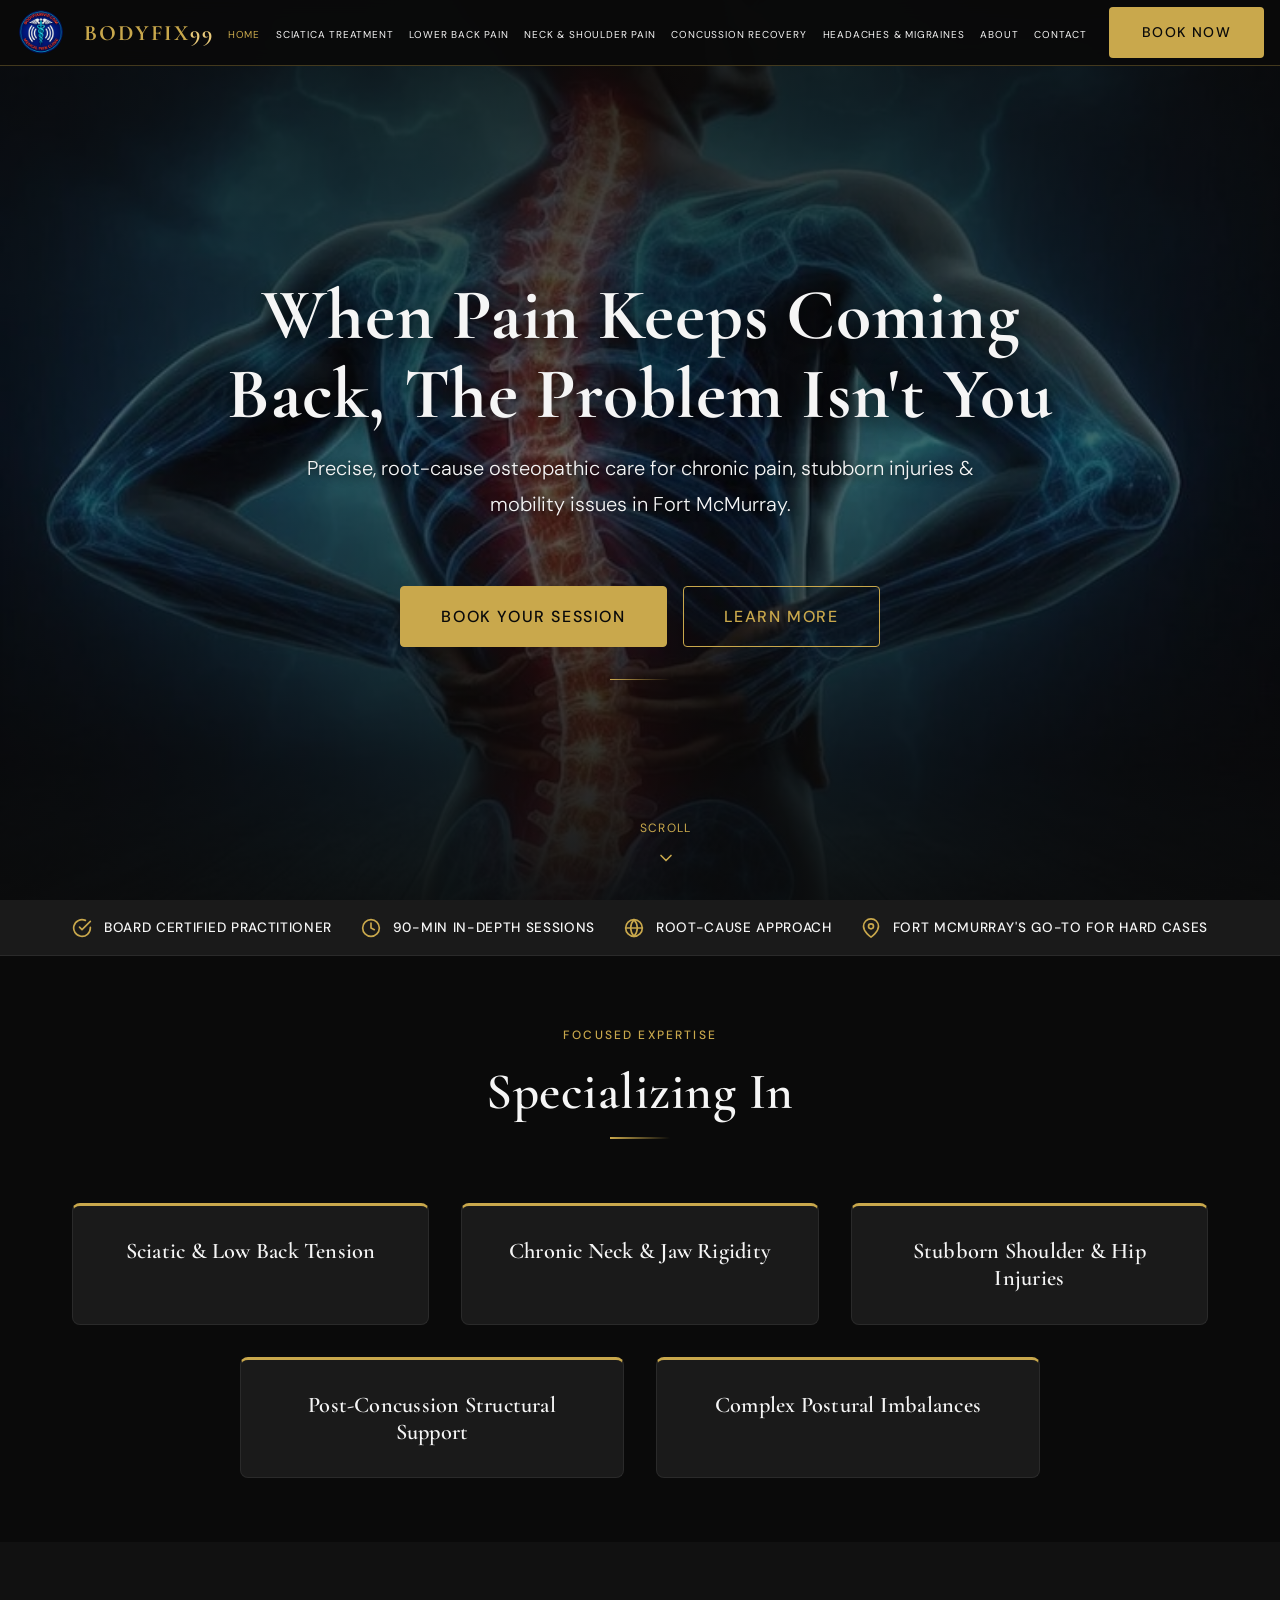
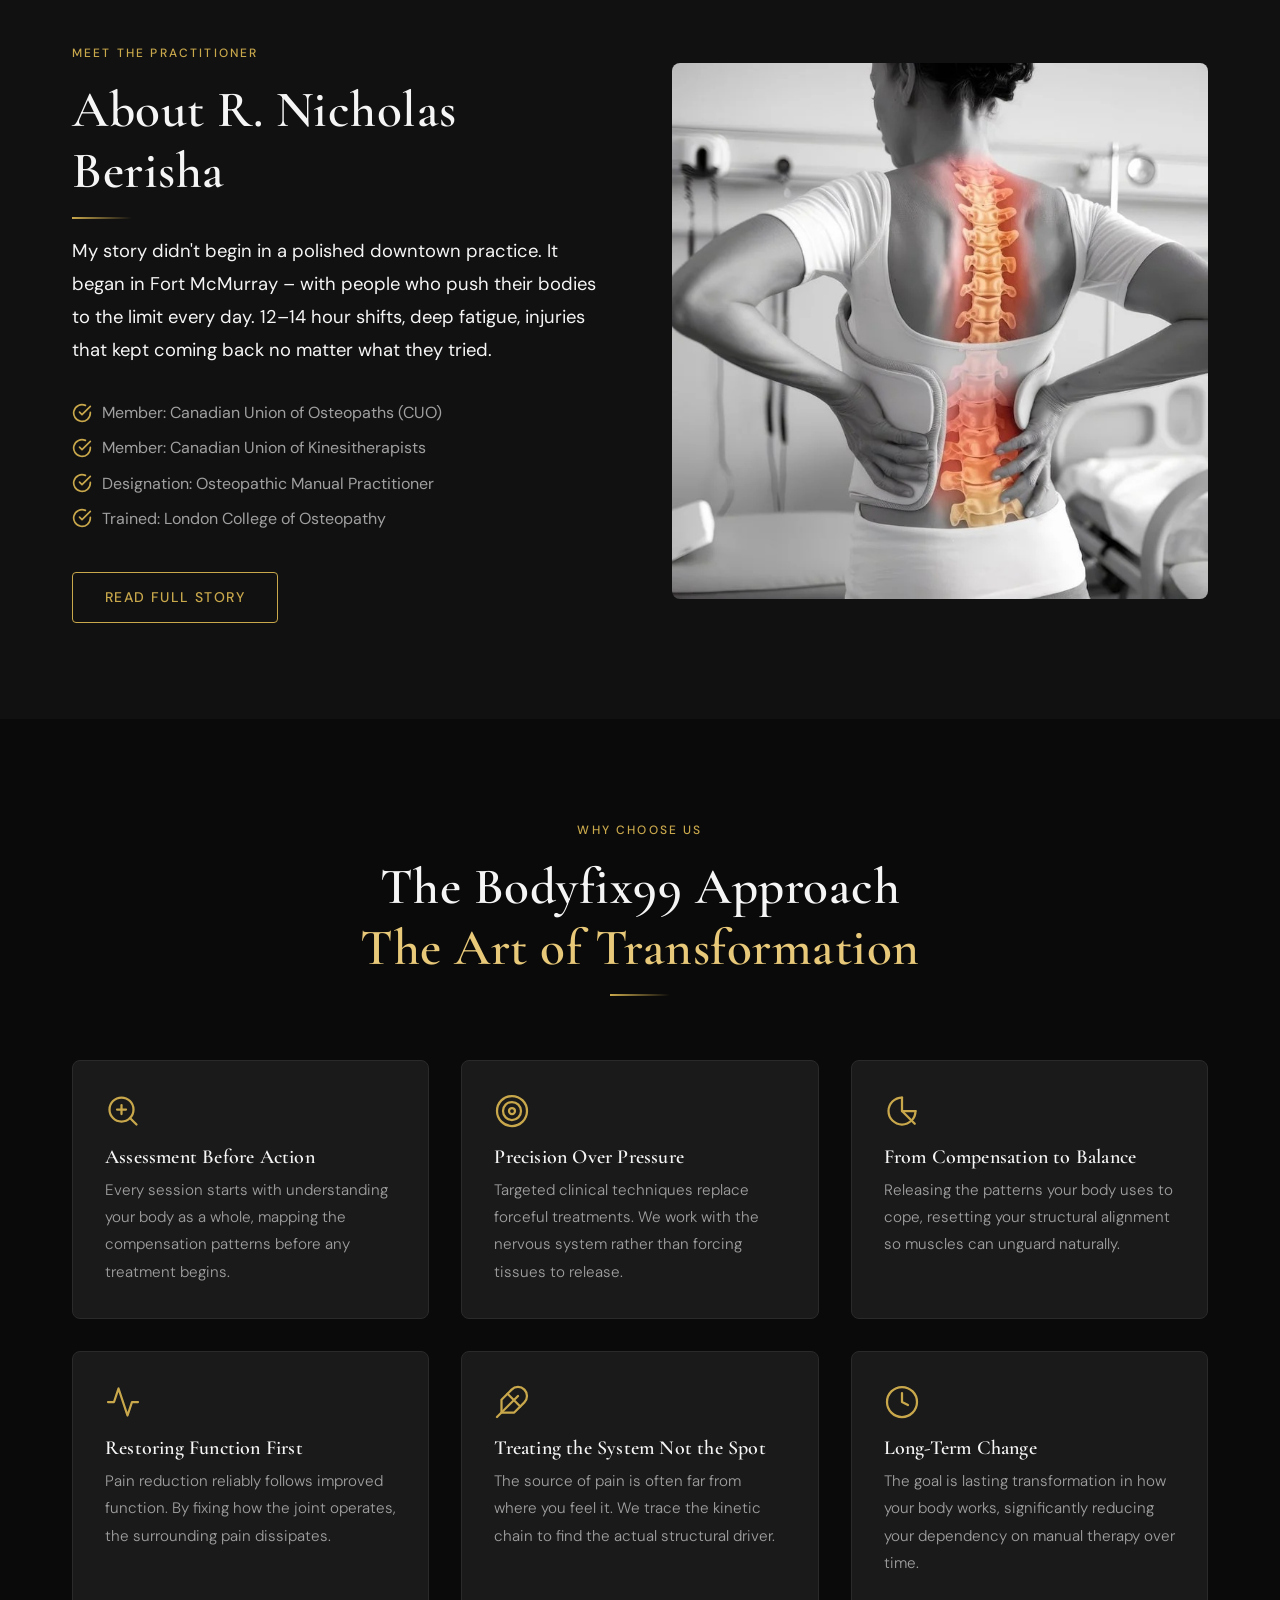
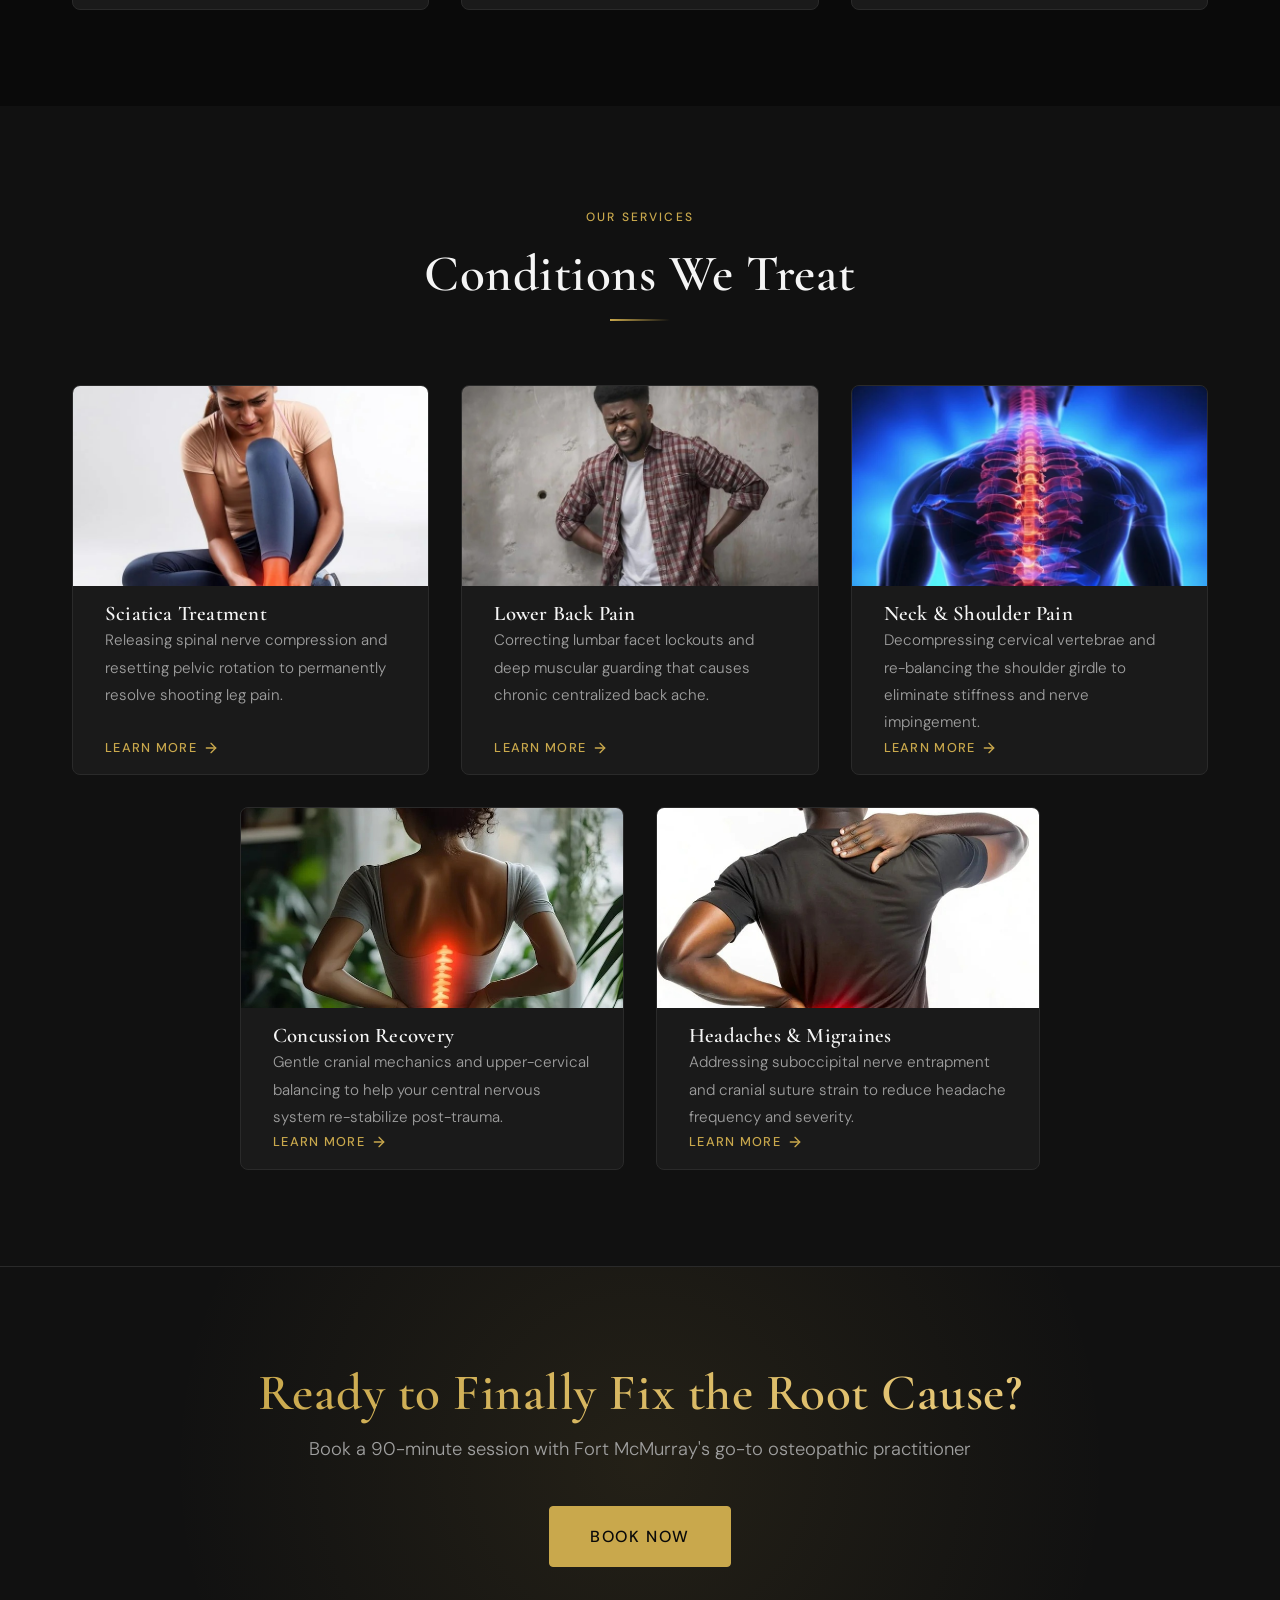
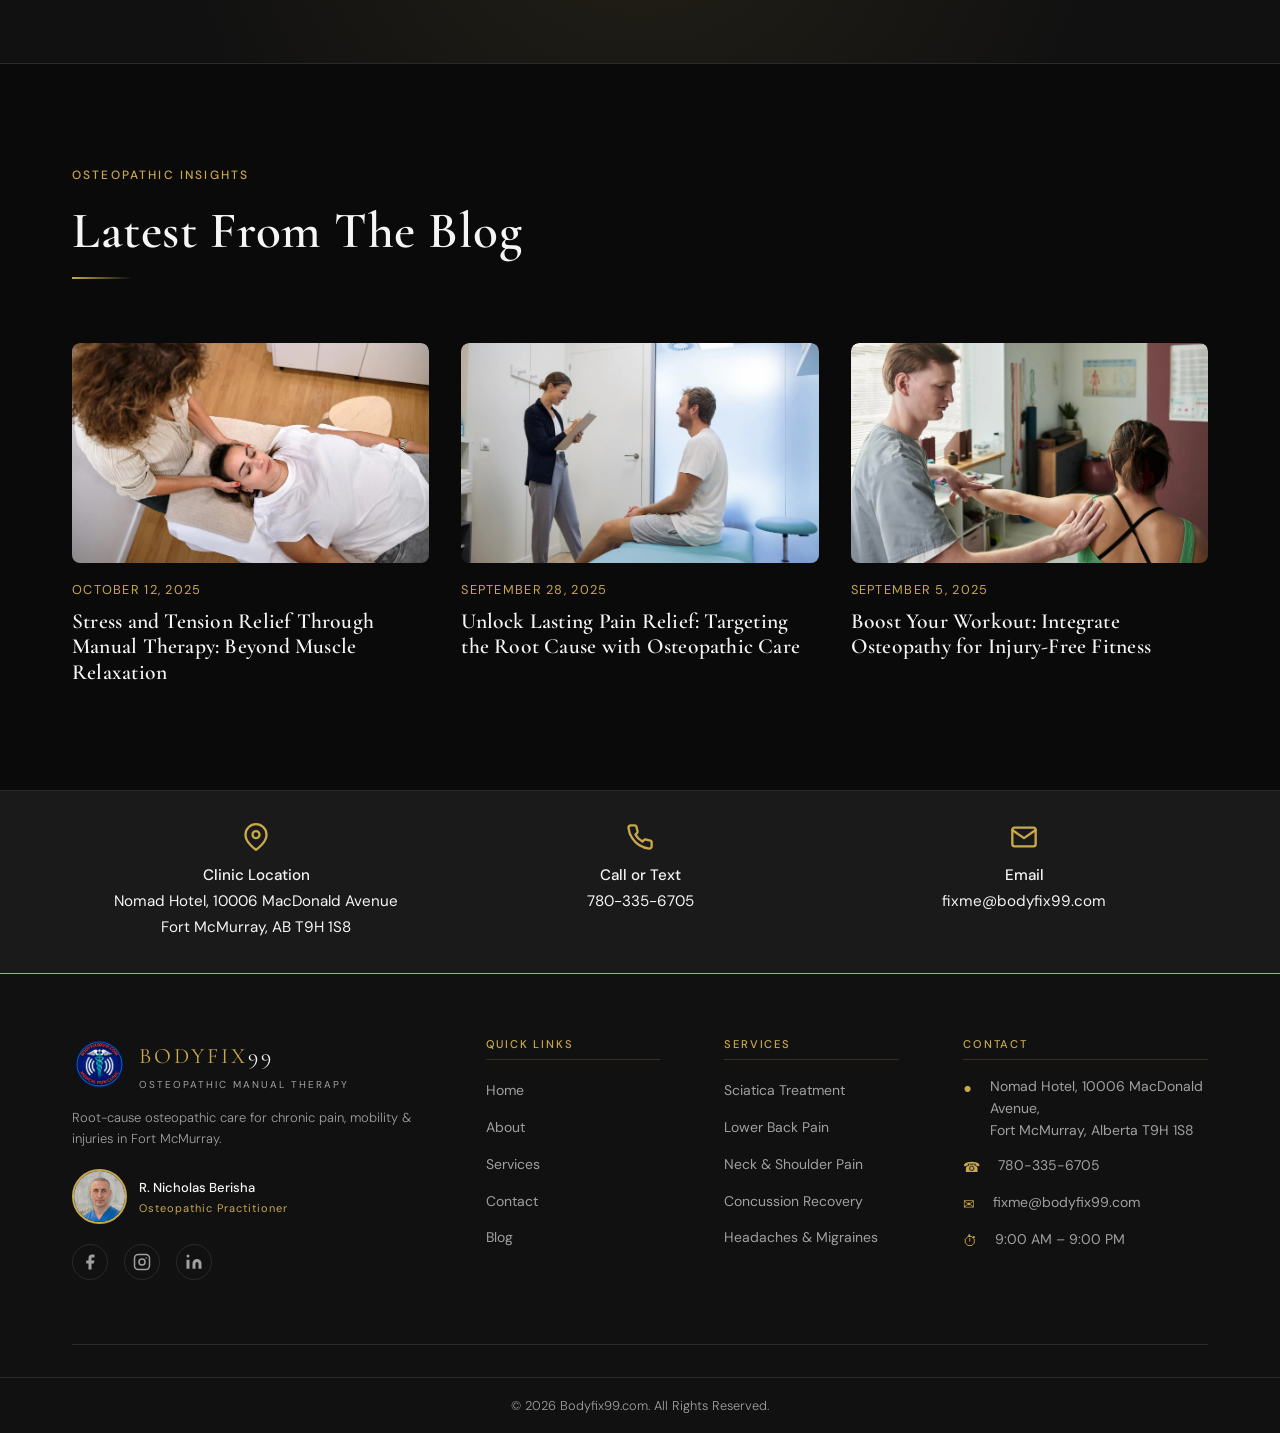
==== index.html @ d8172471 "added" ====
<!DOCTYPE html>
<html lang="en">

<head>
  <meta charset="UTF-8">
  <meta name="google-site-verification" content="b3O27Dfxzney7Eg9biLD9MgRGPE-SRb-oi5_m2ktrN8" />
  <link rel="canonical" href="https://www.bodyfix99.com/" />
  <meta name="viewport" content="width=device-width, initial-scale=1.0">
  <title>Bodyfix99 | Osteopathic Manual Therapy in Fort McMurray</title>
  <meta name="description"
    content="Precise, root-cause osteopathic care for chronic pain, stubborn injuries & mobility issues in Fort McMurray.">

  <link rel="canonical" href="https://bodyfix99.com/">
  <meta property="og:title" content="Bodyfix99 | Osteopathic Manual Therapy in Fort McMurray">
  <meta property="og:description"
    content="Precise, root-cause osteopathic care for chronic pain, stubborn injuries & mobility issues in Fort McMurray.">
  <meta property="og:url" content="https://bodyfix99.com/">
  <meta property="og:type" content="website">
  <meta property="og:image" content="images/img1.webp">

  <script type="application/ld+json">
  {
    "@context": "https://schema.org",
    "@type": "LocalBusiness",
    "name": "Bodyfix99",
    "description": "Root-cause osteopathic manual therapy for chronic pain, mobility & injuries in Fort McMurray.",
    "url": "https://bodyfix99.com",
    "telephone": "+17803356705",
    "email": "fixme@bodyfix99.com",
    "address": {
      "@type": "PostalAddress",
      "streetAddress": "Nomad Hotel, 10006 MacDonald Avenue",
      "addressLocality": "Fort McMurray",
      "addressRegion": "AB",
      "postalCode": "T9H 1S8",
      "addressCountry": "CA"
    },
    "openingHours": "Mo-Su 09:00-21:00",
    "priceRange": "$$",
    "image": "bodyfix99\images\ChatGPT Image Jun 10, 2026, 10_33_20 AM.png"
  }
  </script>

  <link rel="stylesheet" href="css/style.css">

  <style>
    /* -- NAVBAR BRAND MOBILE FIX -- */
    .navbar__brand {
      display: flex;
      align-items: center;
      gap: 8px;
      text-decoration: none;
      flex-shrink: 0;
      min-width: 0;
      overflow: visible;
    }

    .brand-logo {
      height: 50px;
      width: auto;
      object-fit: contain;
      flex-shrink: 0;
      display: block;
    }

    .navbar__logo {
      position: static !important;
      right: auto !important;
    }

    .navbar__inner {
      overflow: visible !important;
      padding-inline: 16px;
    }

    @media (max-width: 900px) {
      .brand-logo {
        height: 44px !important;
      }

      .navbar__logo {
        font-size: 1rem;
      }
    }

    /* -- 1. Hero Section -- */
    .hero {
      position: relative;
      min-height: 100vh;
      display: flex;
      align-items: center;
      padding-top: var(--navbar-height);
      overflow: hidden;
      background-image: url('images/img1.jpg');
      background-size: cover;
      background-position: center;
      background-attachment: fixed;
    }

    .hero::before {
      content: '';
      position: absolute;
      inset: 0;
      background: linear-gradient(to bottom,
          rgba(10, 10, 10, 0.9) 0%,
          rgba(10, 10, 10, 0.6) 50%,
          rgba(10, 10, 10, 0.95) 100%);
      z-index: 1;
    }

    .hero__content {
      position: relative;
      z-index: 2;
      max-width: 900px;
      margin-inline: auto;
      text-align: center;
    }

    .hero__title {
      font-size: clamp(3rem, 6vw, 4.5rem);
      margin-bottom: var(--space-md);
      line-height: 1.1;
      text-shadow: 0 4px 20px rgba(0, 0, 0, 0.8);
    }

    .hero__subtitle {
      font-size: clamp(1.1rem, 2vw, 1.25rem);
      color: var(--text-primary);
      margin-bottom: var(--space-xl);
      max-width: 700px;
      margin-inline: auto;
      text-shadow: 0 2px 10px rgba(0, 0, 0, 0.8);
    }

    .hero__buttons {
      display: flex;
      gap: var(--space-md);
      justify-content: center;
      align-items: center;
      margin-bottom: var(--space-lg);
    }

    .hero__scroll-indicator {
      position: absolute;
      bottom: var(--space-lg);
      left: 50%;
      transform: translateX(-50%);
      z-index: 2;
      display: flex;
      flex-direction: column;
      align-items: center;
      gap: 10px;
      color: var(--gold);
      font-size: 0.75rem;
      letter-spacing: 0.1em;
      text-transform: uppercase;
      opacity: 0.7;
      animation: bounce 2s infinite;
    }

    .hero__scroll-indicator svg {
      width: 20px;
      height: 20px;
    }

    @keyframes bounce {

      0%,
      20%,
      50%,
      80%,
      100% {
        transform: translateY(0) translateX(-50%);
      }

      40% {
        transform: translateY(-10px) translateX(-50%);
      }

      60% {
        transform: translateY(-5px) translateX(-50%);
      }
    }

    @media (max-width: 600px) {
      .hero__buttons {
        flex-direction: column;
        width: 100%;
      }

      .hero__buttons .btn {
        width: 100%;
        justify-content: center;
      }
    }

    /* -- 2. Trust Bar -- */
    .trust-bar {
      background: #1a1a1a;
      border-bottom: 1px solid var(--border);
      padding-block: var(--space-md);
    }

    .trust-bar__inner {
      display: flex;
      justify-content: space-between;
      align-items: center;
      flex-wrap: wrap;
      gap: var(--space-md);
    }

    .trust-item {
      display: flex;
      align-items: center;
      gap: 12px;
      font-family: var(--font-body);
      font-size: 0.85rem;
      font-weight: 500;
      color: var(--text-primary);
      text-transform: uppercase;
      letter-spacing: 0.05em;
    }

    .trust-item svg {
      color: var(--gold);
      width: 20px;
      height: 20px;
      flex-shrink: 0;
    }

    @media (max-width: 900px) {
      .trust-bar__inner {
        justify-content: center;
        gap: var(--space-lg);
      }
    }

    @media (max-width: 600px) {
      .trust-item {
        width: 100%;
        justify-content: center;
      }
    }

    /* -- 3. Specialties -- */
    .specialty-card {
      border-top: 3px solid var(--gold);
      text-align: center;
      padding: var(--space-lg);
    }

    .specialty-card h3 {
      font-size: 1.4rem;
      margin-bottom: 0;
    }

    .specialties-grid-2 {
      display: grid;
      grid-template-columns: repeat(2, 1fr);
      gap: var(--space-lg);
      max-width: 800px;
      margin-inline: auto;
      margin-top: var(--space-lg);
    }

    @media (max-width: 768px) {
      .specialties-grid-2 {
        grid-template-columns: 1fr;
      }
    }

    /* -- 4. About Preview -- */
    .about-preview {
      display: grid;
      grid-template-columns: 1fr 1fr;
      gap: var(--space-xl);
      align-items: center;
    }

    .about-image {
      border-radius: var(--radius-md);
      overflow: hidden;
      position: relative;
    }

    .about-image::after {
      content: '';
      position: absolute;
      inset: 0;
      border: 1px solid var(--gold);
      border-radius: var(--radius-md);
      transform: translate(15px, 15px);
      z-index: -1;
      opacity: 0.3;
    }

    .practitioner-about-photo {
      display: none;
    }

    .credentials-list {
      margin-block: var(--space-lg);
    }

    .credentials-list li {
      display: flex;
      align-items: center;
      gap: 10px;
      margin-bottom: var(--space-sm);
      color: var(--text-secondary);
    }

    .credentials-list svg {
      color: var(--gold);
      flex-shrink: 0;
    }

    @media (max-width: 900px) {
      .about-preview {
        grid-template-columns: 1fr;
      }

      .about-image {
        order: -1;
        margin-bottom: var(--space-md);
      }
    }

    /* -- 5. Why Choose Us -- */
    .approach-card {
      height: 100%;
    }

    .approach-card h3 {
      font-size: 1.25rem;
    }

    /* -- 6. Services -- */
    .service-card {
      padding: 0;
      overflow: hidden;
      display: flex;
      flex-direction: column;
      height: 100%;
    }

    .service-card__img {
      height: 200px;
      width: 100%;
      object-fit: cover;
      transition: transform 0.5s ease;
    }

    .service-card:hover .service-card__img {
      transform: scale(1.05);
    }

    .service-card__content {
      padding: var(--space-md) var(--space-lg);
      flex: 1;
      display: flex;
      flex-direction: column;
    }

    .service-card h3 {
      font-size: 1.3rem;
    }

    .service-card__link {
      display: inline-flex;
      align-items: center;
      gap: 6px;
      color: var(--gold);
      font-weight: 500;
      text-transform: uppercase;
      font-size: 0.8rem;
      letter-spacing: 0.1em;
      margin-top: auto;
    }

    .service-card__link svg {
      transition: transform var(--transition);
    }

    .service-card:hover .service-card__link svg {
      transform: translateX(4px);
    }

    .services-grid-bottom {
      display: grid;
      grid-template-columns: repeat(2, 1fr);
      gap: var(--space-lg);
      max-width: 800px;
      margin-inline: auto;
      margin-top: var(--space-lg);
    }

    @media (max-width: 768px) {
      .services-grid-bottom {
        grid-template-columns: 1fr;
      }
    }

    /* -- 7. CTA Section -- */
    .cta-section {
      position: relative;
      padding-block: var(--space-2xl);
      text-align: center;
      background: var(--secondary-bg);
      border-top: 1px solid var(--border);
      border-bottom: 1px solid var(--border);
      overflow: hidden;
    }

    .cta-section::before {
      content: '';
      position: absolute;
      inset: 0;
      background: radial-gradient(circle at center, rgba(201, 168, 76, 0.1) 0%, transparent 70%);
      pointer-events: none;
    }

    .cta-section h2 {
      margin-bottom: var(--space-sm);
      font-size: clamp(2rem, 4vw, 3.5rem);
    }

    .cta-section p {
      margin-inline: auto;
      font-size: 1.15rem;
      margin-bottom: var(--space-lg);
    }

    /* -- 8. Blog Preview -- */
    .blog-card {
      padding: 0;
      overflow: hidden;
      background: transparent;
      border: none;
    }

    .blog-card__img {
      height: 220px;
      width: 100%;
      object-fit: cover;
      border-radius: var(--radius-md);
      margin-bottom: var(--space-md);
      transition: box-shadow var(--transition);
    }

    .blog-card:hover .blog-card__img {
      box-shadow: var(--shadow-gold);
    }

    .blog-card__date {
      font-size: 0.8rem;
      color: var(--gold);
      text-transform: uppercase;
      letter-spacing: 0.1em;
      margin-bottom: var(--space-sm);
      display: block;
    }

    /* -- 9. Contact Strip -- */
    .contact-strip {
      background: var(--card-bg);
      border-top: 1px solid var(--border);
      padding-block: var(--space-lg);
    }

    .contact-strip__inner {
      display: grid;
      grid-template-columns: repeat(3, 1fr);
      gap: var(--space-md);
      text-align: center;
    }

    .contact-strip__item {
      display: flex;
      flex-direction: column;
      align-items: center;
      gap: 12px;
      color: var(--text-primary);
      font-size: 0.95rem;
    }

    .contact-strip__item svg {
      color: var(--gold);
      width: 28px;
      height: 28px;
    }

    .contact-strip__item a {
      color: var(--text-primary);
    }

    .contact-strip__item a:hover {
      color: var(--gold);
    }

    @media (max-width: 768px) {
      .contact-strip__inner {
        grid-template-columns: 1fr;
        gap: var(--space-xl);
      }

      .contact-strip__item {
        text-align: center;
      }
    }
  </style>
</head>

<body>

  <div class="mobile-nav__overlay" id="mobileOverlay"></div>

  <nav class="mobile-nav" id="mobileNav" aria-label="Mobile navigation">
    <button class="mobile-nav__close" id="mobileNavClose" aria-label="Close menu">&#10005;</button>
    <a href="index.html" class="active">Home</a>
    <a href="sciatica-treatment.html">Sciatica Treatment</a>
    <a href="lower-back-pain.html">Lower Back Pain</a>
    <a href="neck-shoulder-pain.html">Neck &amp; Shoulder Pain</a>
    <a href="concussion-recovery.html">Concussion Recovery</a>
    <a href="headaches-migraines.html">Headaches &amp; Migraines</a>
    <a href="about.html">About</a>
    <a href="contact.html">Contact</a>
    <a href="https://ramizosteopath.setmore.com/r" target="_blank" rel="noopener" class="mobile-nav__book">Book Now</a>
  </nav>

  <header class="navbar" id="mainNavbar">
    <div class="navbar__inner">

      <!-- FIXED: Logo — removed position:relative/right:20px offset, added flex layout, mobile size via CSS -->
      <a href="index.html" class="navbar__brand">
        <img src="images/logo.png" alt="Bodyfix99 Logo" class="brand-logo">
        <div class="navbar__logo">BODYFIX<span>99</span></div>
      </a>

      <nav class="navbar__links" aria-label="Main navigation">
        <a href="index.html" class="active">Home</a>
        <a href="sciatica-treatment.html">Sciatica Treatment</a>
        <a href="lower-back-pain.html">Lower Back Pain</a>
        <a href="neck-shoulder-pain.html">Neck &amp; Shoulder Pain</a>
        <a href="concussion-recovery.html">Concussion Recovery</a>
        <a href="headaches-migraines.html">Headaches &amp; Migraines</a>
        <a href="about.html">About</a>
        <a href="contact.html">Contact</a>
      </nav>

      <a href="https://ramizosteopath.setmore.com/r" target="_blank" rel="noopener"
        class="btn btn-book-now navbar__cta">Book Now</a>

      <button class="hamburger" id="hamburgerBtn" aria-label="Toggle menu" aria-expanded="false"
        aria-controls="mobileNav">
        <span class="hamburger__line"></span>
        <span class="hamburger__line"></span>
        <span class="hamburger__line"></span>
      </button>
    </div>
  </header>

  <main>

    <!-- 1. HERO -->
    <section class="hero">
      <div class="container hero__content fade-in">
        <h1 class="hero__title">When Pain Keeps Coming Back, The Problem Isn't You</h1>
        <p class="hero__subtitle">Precise, root-cause osteopathic care for chronic pain, stubborn injuries &amp;
          mobility issues in Fort McMurray.</p>
        <div class="hero__buttons">
          <a href="https://ramizosteopath.setmore.com/r" target="_blank" rel="noopener"
            class="btn btn-primary btn-lg">Book Your Session</a>
          <a href="#services" class="btn btn-secondary btn-lg">Learn More</a>
        </div>
        <div class="divider-gold centered"></div>
      </div>
      <div class="hero__scroll-indicator fade-in delay-2">
        <span>Scroll</span>
        <svg xmlns="http://www.w3.org/2000/svg" width="24" height="24" viewBox="0 0 24 24" fill="none"
          stroke="currentColor" stroke-width="2" stroke-linecap="round" stroke-linejoin="round" aria-hidden="true">
          <polyline points="6 9 12 15 18 9"></polyline>
        </svg>
      </div>
    </section>

    <!-- 2. TRUST BAR -->
    <div class="trust-bar fade-in">
      <div class="container">
        <div class="trust-bar__inner">
          <div class="trust-item">
            <svg xmlns="http://www.w3.org/2000/svg" viewBox="0 0 24 24" fill="none" stroke="currentColor"
              stroke-width="2" stroke-linecap="round" stroke-linejoin="round" aria-hidden="true">
              <path d="M22 11.08V12a10 10 0 1 1-5.93-9.14"></path>
              <polyline points="22 4 12 14.01 9 11.01"></polyline>
            </svg>
            Board Certified Practitioner
          </div>
          <div class="trust-item">
            <svg xmlns="http://www.w3.org/2000/svg" viewBox="0 0 24 24" fill="none" stroke="currentColor"
              stroke-width="2" stroke-linecap="round" stroke-linejoin="round" aria-hidden="true">
              <circle cx="12" cy="12" r="10"></circle>
              <polyline points="12 6 12 12 16 14"></polyline>
            </svg>
            90-Min In-Depth Sessions
          </div>
          <div class="trust-item">
            <svg xmlns="http://www.w3.org/2000/svg" viewBox="0 0 24 24" fill="none" stroke="currentColor"
              stroke-width="2" stroke-linecap="round" stroke-linejoin="round" aria-hidden="true">
              <circle cx="12" cy="12" r="10"></circle>
              <line x1="2" y1="12" x2="22" y2="12"></line>
              <path d="M12 2a15.3 15.3 0 0 1 4 10 15.3 15.3 0 0 1-4 10 15.3 15.3 0 0 1-4-10 15.3 15.3 0 0 1 4-10z">
              </path>
            </svg>
            Root-Cause Approach
          </div>
          <div class="trust-item">
            <svg xmlns="http://www.w3.org/2000/svg" viewBox="0 0 24 24" fill="none" stroke="currentColor"
              stroke-width="2" stroke-linecap="round" stroke-linejoin="round" aria-hidden="true">
              <path d="M21 10c0 7-9 13-9 13s-9-6-9-13a9 9 0 0 1 18 0z"></path>
              <circle cx="12" cy="10" r="3"></circle>
            </svg>
            Fort McMurray's Go-To for Hard Cases
          </div>
        </div>
      </div>
    </div>

    <!-- 3. SPECIALTIES -->
    <section class="section" id="specialties">
      <div class="container">
        <div class="section-header centered fade-in">
          <span class="eyebrow">Focused Expertise</span>
          <h2 class="heading-underline centered">Specializing In</h2>
        </div>
        <div class="grid grid-3">
          <div class="card specialty-card fade-in delay-1">
            <h3>Sciatic &amp; Low Back Tension</h3>
          </div>
          <div class="card specialty-card fade-in delay-2">
            <h3>Chronic Neck &amp; Jaw Rigidity</h3>
          </div>
          <div class="card specialty-card fade-in delay-3">
            <h3>Stubborn Shoulder &amp; Hip Injuries</h3>
          </div>
        </div>
        <div class="specialties-grid-2">
          <div class="card specialty-card fade-in delay-4">
            <h3>Post-Concussion Structural Support</h3>
          </div>
          <div class="card specialty-card fade-in delay-5">
            <h3>Complex Postural Imbalances</h3>
          </div>
        </div>
      </div>
    </section>

    <!-- 4. ABOUT PREVIEW -->
    <section class="section section-lg" style="background-color: var(--secondary-bg);">
      <div class="container">
        <div class="about-preview">
          <div class="about-content fade-in">
            <span class="eyebrow">Meet The Practitioner</span>
            <h2 class="heading-underline">About R. Nicholas Berisha</h2>
            <p class="lead mt-md">My story didn't begin in a polished downtown practice. It began in Fort McMurray –
              with people who push their bodies to the limit every day. 12–14 hour shifts, deep fatigue, injuries that
              kept coming back no matter what they tried.</p>
            <ul class="credentials-list">
              <li>
                <svg xmlns="http://www.w3.org/2000/svg" width="20" height="20" viewBox="0 0 24 24" fill="none"
                  stroke="currentColor" stroke-width="2" stroke-linecap="round" stroke-linejoin="round"
                  aria-hidden="true">
                  <path d="M22 11.08V12a10 10 0 1 1-5.93-9.14"></path>
                  <polyline points="22 4 12 14.01 9 11.01"></polyline>
                </svg>
                Member: Canadian Union of Osteopaths (CUO)
              </li>
              <li>
                <svg xmlns="http://www.w3.org/2000/svg" width="20" height="20" viewBox="0 0 24 24" fill="none"
                  stroke="currentColor" stroke-width="2" stroke-linecap="round" stroke-linejoin="round"
                  aria-hidden="true">
                  <path d="M22 11.08V12a10 10 0 1 1-5.93-9.14"></path>
                  <polyline points="22 4 12 14.01 9 11.01"></polyline>
                </svg>
                Member: Canadian Union of Kinesitherapists
              </li>
              <li>
                <svg xmlns="http://www.w3.org/2000/svg" width="20" height="20" viewBox="0 0 24 24" fill="none"
                  stroke="currentColor" stroke-width="2" stroke-linecap="round" stroke-linejoin="round"
                  aria-hidden="true">
                  <path d="M22 11.08V12a10 10 0 1 1-5.93-9.14"></path>
                  <polyline points="22 4 12 14.01 9 11.01"></polyline>
                </svg>
                Designation: Osteopathic Manual Practitioner
              </li>
              <li>
                <svg xmlns="http://www.w3.org/2000/svg" width="20" height="20" viewBox="0 0 24 24" fill="none"
                  stroke="currentColor" stroke-width="2" stroke-linecap="round" stroke-linejoin="round"
                  aria-hidden="true">
                  <path d="M22 11.08V12a10 10 0 1 1-5.93-9.14"></path>
                  <polyline points="22 4 12 14.01 9 11.01"></polyline>
                </svg>
                Trained: London College of Osteopathy
              </li>
            </ul>
            <a href="about.html" class="btn btn-secondary mt-sm">Read Full Story</a>
          </div>
          <div class="about-image fade-in delay-2">
            <img src="images/img2.jpg" alt="Osteopathic treatment session at Bodyfix99 clinic in Fort McMurray">
          </div>
        </div>
      </div>
    </section>

    <!-- 5. WHY CHOOSE US -->
    <section class="section section-lg">
      <div class="container">
        <div class="section-header centered fade-in">
          <span class="eyebrow">Why Choose Us</span>
          <h2 class="heading-underline centered">The Bodyfix99 Approach<br><span class="text-gold-lg">The Art of
              Transformation</span></h2>
        </div>
        <div class="grid grid-3">
          <div class="card approach-card fade-in delay-1">
            <div class="card__icon">
              <svg xmlns="http://www.w3.org/2000/svg" width="36" height="36" viewBox="0 0 24 24" fill="none"
                stroke="currentColor" stroke-width="1.5" stroke-linecap="round" stroke-linejoin="round"
                aria-hidden="true">
                <circle cx="11" cy="11" r="8"></circle>
                <line x1="21" y1="21" x2="16.65" y2="16.65"></line>
                <line x1="11" y1="8" x2="11" y2="14"></line>
                <line x1="8" y1="11" x2="14" y2="11"></line>
              </svg>
            </div>
            <h3 class="card__title">Assessment Before Action</h3>
            <p class="card__body">Every session starts with understanding your body as a whole, mapping the compensation
              patterns before any treatment begins.</p>
          </div>
          <div class="card approach-card fade-in delay-2">
            <div class="card__icon">
              <svg xmlns="http://www.w3.org/2000/svg" width="36" height="36" viewBox="0 0 24 24" fill="none"
                stroke="currentColor" stroke-width="1.5" stroke-linecap="round" stroke-linejoin="round"
                aria-hidden="true">
                <circle cx="12" cy="12" r="10"></circle>
                <circle cx="12" cy="12" r="6"></circle>
                <circle cx="12" cy="12" r="2"></circle>
              </svg>
            </div>
            <h3 class="card__title">Precision Over Pressure</h3>
            <p class="card__body">Targeted clinical techniques replace forceful treatments. We work with the nervous
              system rather than forcing tissues to release.</p>
          </div>
          <div class="card approach-card fade-in delay-3">
            <div class="card__icon">
              <svg xmlns="http://www.w3.org/2000/svg" width="36" height="36" viewBox="0 0 24 24" fill="none"
                stroke="currentColor" stroke-width="1.5" stroke-linecap="round" stroke-linejoin="round"
                aria-hidden="true">
                <path d="M12 3a9 9 0 1 0 9 9"></path>
                <path d="M12 3v9"></path>
                <path d="M21 12h-9"></path>
                <path d="M12 12l8.5 8.5"></path>
              </svg>
            </div>
            <h3 class="card__title">From Compensation to Balance</h3>
            <p class="card__body">Releasing the patterns your body uses to cope, resetting your structural alignment so
              muscles can unguard naturally.</p>
          </div>
          <div class="card approach-card fade-in delay-1">
            <div class="card__icon">
              <svg xmlns="http://www.w3.org/2000/svg" width="36" height="36" viewBox="0 0 24 24" fill="none"
                stroke="currentColor" stroke-width="1.5" stroke-linecap="round" stroke-linejoin="round"
                aria-hidden="true">
                <polyline points="22 12 18 12 15 21 9 3 6 12 2 12"></polyline>
              </svg>
            </div>
            <h3 class="card__title">Restoring Function First</h3>
            <p class="card__body">Pain reduction reliably follows improved function. By fixing how the joint operates,
              the surrounding pain dissipates.</p>
          </div>
          <div class="card approach-card fade-in delay-2">
            <div class="card__icon">
              <svg xmlns="http://www.w3.org/2000/svg" width="36" height="36" viewBox="0 0 24 24" fill="none"
                stroke="currentColor" stroke-width="1.5" stroke-linecap="round" stroke-linejoin="round"
                aria-hidden="true">
                <path d="M20.24 12.24a6 6 0 0 0-8.49-8.49L5 10.5V19h8.5z"></path>
                <line x1="16" y1="8" x2="2" y2="22"></line>
                <line x1="17.5" y1="15" x2="9" y2="6.5"></line>
              </svg>
            </div>
            <h3 class="card__title">Treating the System Not the Spot</h3>
            <p class="card__body">The source of pain is often far from where you feel it. We trace the kinetic chain to
              find the actual structural driver.</p>
          </div>
          <div class="card approach-card fade-in delay-3">
            <div class="card__icon">
              <svg xmlns="http://www.w3.org/2000/svg" width="36" height="36" viewBox="0 0 24 24" fill="none"
                stroke="currentColor" stroke-width="1.5" stroke-linecap="round" stroke-linejoin="round"
                aria-hidden="true">
                <circle cx="12" cy="12" r="10"></circle>
                <polyline points="12 6 12 12 16 14"></polyline>
              </svg>
            </div>
            <h3 class="card__title">Long-Term Change</h3>
            <p class="card__body">The goal is lasting transformation in how your body works, significantly reducing your
              dependency on manual therapy over time.</p>
          </div>
        </div>
      </div>
    </section>

    <!-- 6. SERVICES -->
    <section class="section section-lg" id="services" style="background-color: var(--secondary-bg);">
      <div class="container">
        <div class="section-header centered fade-in">
          <span class="eyebrow">Our Services</span>
          <h2 class="heading-underline centered">Conditions We Treat</h2>
        </div>
        <div class="grid grid-3 mb-lg">
          <div class="card service-card fade-in delay-1">
            <img src="images/img3.jpg" alt="Sciatica treatment — releasing spinal nerve compression"
              class="service-card__img" loading="lazy">
            <div class="service-card__content">
              <h3>Sciatica Treatment</h3>
              <p class="card__body">Releasing spinal nerve compression and resetting pelvic rotation to permanently
                resolve shooting leg pain.</p>
              <a href="sciatica-treatment.html" class="service-card__link">
                Learn More
                <svg xmlns="http://www.w3.org/2000/svg" width="16" height="16" viewBox="0 0 24 24" fill="none"
                  stroke="currentColor" stroke-width="2" stroke-linecap="round" stroke-linejoin="round"
                  aria-hidden="true">
                  <line x1="5" y1="12" x2="19" y2="12"></line>
                  <polyline points="12 5 19 12 12 19"></polyline>
                </svg>
              </a>
            </div>
          </div>
          <div class="card service-card fade-in delay-2">
            <img src="images/img4.jpg" alt="Lower back pain manual therapy" class="service-card__img" loading="lazy">
            <div class="service-card__content">
              <h3>Lower Back Pain</h3>
              <p class="card__body">Correcting lumbar facet lockouts and deep muscular guarding that causes chronic
                centralized back ache.</p>
              <a href="lower-back-pain.html" class="service-card__link">
                Learn More
                <svg xmlns="http://www.w3.org/2000/svg" width="16" height="16" viewBox="0 0 24 24" fill="none"
                  stroke="currentColor" stroke-width="2" stroke-linecap="round" stroke-linejoin="round"
                  aria-hidden="true">
                  <line x1="5" y1="12" x2="19" y2="12"></line>
                  <polyline points="12 5 19 12 12 19"></polyline>
                </svg>
              </a>
            </div>
          </div>
          <div class="card service-card fade-in delay-3">
            <img src="images/img5.jpg" alt="Neck and shoulder mobility adjustments" class="service-card__img"
              loading="lazy">
            <div class="service-card__content">
              <h3>Neck &amp; Shoulder Pain</h3>
              <p class="card__body">Decompressing cervical vertebrae and re-balancing the shoulder girdle to eliminate
                stiffness and nerve impingement.</p>
              <a href="neck-shoulder-pain.html" class="service-card__link">
                Learn More
                <svg xmlns="http://www.w3.org/2000/svg" width="16" height="16" viewBox="0 0 24 24" fill="none"
                  stroke="currentColor" stroke-width="2" stroke-linecap="round" stroke-linejoin="round"
                  aria-hidden="true">
                  <line x1="5" y1="12" x2="19" y2="12"></line>
                  <polyline points="12 5 19 12 12 19"></polyline>
                </svg>
              </a>
            </div>
          </div>
        </div>
        <div class="services-grid-bottom">
          <div class="card service-card fade-in delay-1">
            <img src="images/img6.jpg" alt="Gentle cranial osteopathy for post-concussion recovery"
              class="service-card__img" loading="lazy">
            <div class="service-card__content">
              <h3>Concussion Recovery</h3>
              <p class="card__body">Gentle cranial mechanics and upper-cervical balancing to help your central nervous
                system re-stabilize post-trauma.</p>
              <a href="concussion-recovery.html" class="service-card__link">
                Learn More
                <svg xmlns="http://www.w3.org/2000/svg" width="16" height="16" viewBox="0 0 24 24" fill="none"
                  stroke="currentColor" stroke-width="2" stroke-linecap="round" stroke-linejoin="round"
                  aria-hidden="true">
                  <line x1="5" y1="12" x2="19" y2="12"></line>
                  <polyline points="12 5 19 12 12 19"></polyline>
                </svg>
              </a>
            </div>
          </div>
          <div class="card service-card fade-in delay-2">
            <img src="images/img7.jpg" alt="Relieving tension headaches and migraines through osteopathic care"
              class="service-card__img" loading="lazy">
            <div class="service-card__content">
              <h3>Headaches &amp; Migraines</h3>
              <p class="card__body">Addressing suboccipital nerve entrapment and cranial suture strain to reduce
                headache frequency and severity.</p>
              <a href="headaches-migraines.html" class="service-card__link">
                Learn More
                <svg xmlns="http://www.w3.org/2000/svg" width="16" height="16" viewBox="0 0 24 24" fill="none"
                  stroke="currentColor" stroke-width="2" stroke-linecap="round" stroke-linejoin="round"
                  aria-hidden="true">
                  <line x1="5" y1="12" x2="19" y2="12"></line>
                  <polyline points="12 5 19 12 12 19"></polyline>
                </svg>
              </a>
            </div>
          </div>
        </div>
      </div>
    </section>

    <!-- 7. CTA -->
    <section class="cta-section">
      <div class="container fade-in">
        <h2 class="gradient-text" style="display:inline-block">Ready to Finally Fix the Root Cause?</h2>
        <p>Book a 90-minute session with Fort McMurray's go-to osteopathic practitioner</p>
        <a href="https://ramizosteopath.setmore.com/r" target="_blank" rel="noopener"
          class="btn btn-primary btn-lg mt-sm">Book Now</a>
      </div>
    </section>

    <!-- 8. BLOG PREVIEW -->
    <section class="section section-lg">
      <div class="container">
        <div class="flex-between mb-xl fade-in">
          <div>
            <span class="eyebrow">Osteopathic Insights</span>
            <h2 class="heading-underline mb-0">Latest From The Blog</h2>
          </div>

        </div>
        <div class="grid grid-3">
          <article class="card blog-card fade-in delay-1">
            <a href="https://bodyfix99.com/stress-and-tension-relief-through-manual-therapy-beyond-muscle-relaxation/"
              target="_blank" rel="noopener" style="text-decoration:none; color:inherit; display:block;">
              <img src="images/img10.jpg" alt="Manual therapy session for stress and tension relief"
                class="blog-card__img" loading="lazy">
              <time class="blog-card__date" datetime="2025-10-12">October 12, 2025</time>
              <h3 class="card__title">Stress and Tension Relief Through Manual Therapy: Beyond Muscle Relaxation</h3>
            </a>
          </article>
          <article class="card blog-card fade-in delay-2">
            <a href="https://bodyfix99.com/unlock-lasting-pain-relief-targeting-the-root-cause-with-osteopathic-care/"
              target="_blank" rel="noopener" style="text-decoration:none; color:inherit; display:block;">
              <img src="images/img9.jpg" alt="Spine anatomy — targeting root cause with osteopathic care"
                class="blog-card__img" loading="lazy">
              <time class="blog-card__date" datetime="2025-09-28">September 28, 2025</time>
              <h3 class="card__title">Unlock Lasting Pain Relief: Targeting the Root Cause with Osteopathic Care</h3>
            </a>
          </article>
          <article class="card blog-card fade-in delay-3">
            <a href="https://bodyfix99.com/boost-your-workout-integrate-osteopathy-for-injury-free-fitness/"
              target="_blank" rel="noopener" style="text-decoration:none; color:inherit; display:block;">
              <img src="images/img8.jpg" alt="Runner at the gym — integrating osteopathy for injury-free fitness"
                class="blog-card__img" loading="lazy">
              <time class="blog-card__date" datetime="2025-09-05">September 5, 2025</time>
              <h3 class="card__title">Boost Your Workout: Integrate Osteopathy for Injury-Free Fitness</h3>
            </a>
          </article>
        </div>
      </div>
    </section>

    <!-- 9. CONTACT STRIP -->
    <div class="contact-strip fade-in">
      <div class="container">
        <div class="contact-strip__inner">
          <div class="contact-strip__item">
            <svg xmlns="http://www.w3.org/2000/svg" viewBox="0 0 24 24" fill="none" stroke="currentColor"
              stroke-width="2" stroke-linecap="round" stroke-linejoin="round" aria-hidden="true">
              <path d="M21 10c0 7-9 13-9 13s-9-6-9-13a9 9 0 0 1 18 0z"></path>
              <circle cx="12" cy="10" r="3"></circle>
            </svg>
            <div>
              <strong>Clinic Location</strong>
              <address style="font-style:normal;">Nomad Hotel, 10006 MacDonald Avenue<br>Fort McMurray, AB T9H 1S8
              </address>
            </div>
          </div>
          <div class="contact-strip__item">
            <svg xmlns="http://www.w3.org/2000/svg" viewBox="0 0 24 24" fill="none" stroke="currentColor"
              stroke-width="2" stroke-linecap="round" stroke-linejoin="round" aria-hidden="true">
              <path
                d="M22 16.92v3a2 2 0 0 1-2.18 2 19.79 19.79 0 0 1-8.63-3.07 19.5 19.5 0 0 1-6-6 19.79 19.79 0 0 1-3.07-8.67A2 2 0 0 1 4.11 2h3a2 2 0 0 1 2 1.72 12.84 12.84 0 0 0 .7 2.81 2 2 0 0 1-.45 2.11L8.09 9.91a16 16 0 0 0 6 6l1.27-1.27a2 2 0 0 1 2.11-.45 12.84 12.84 0 0 0 2.81.7A2 2 0 0 1 22 16.92z">
              </path>
            </svg>
            <div>
              <strong>Call or Text</strong>
              <div><a href="tel:+17803356705">780-335-6705</a></div>
            </div>
          </div>
          <div class="contact-strip__item">
            <svg xmlns="http://www.w3.org/2000/svg" viewBox="0 0 24 24" fill="none" stroke="currentColor"
              stroke-width="2" stroke-linecap="round" stroke-linejoin="round" aria-hidden="true">
              <path d="M4 4h16c1.1 0 2 .9 2 2v12c0 1.1-.9 2-2 2H4c-1.1 0-2-.9-2-2V6c0-1.1.9-2 2-2z"></path>
              <polyline points="22,6 12,13 2,6"></polyline>
            </svg>
            <div>
              <strong>Email</strong>
              <div><a href="mailto:fixme@bodyfix99.com">fixme@bodyfix99.com</a></div>
            </div>
          </div>
        </div>
      </div>
    </div>

  </main>

  <footer class="footer">
    <div class="container">
      <div class="footer__grid">

        <div class="footer__col">
          <div class="footer__brand">
            <div style="display:flex; align-items:center; gap:12px; margin-bottom:15px;">
              <img src="images/logo.png" alt="Bodyfix99 Logo" style="height:55px; width:auto; object-fit:contain;">
              <div>
                <div style="font-family:'Cormorant Garamond',serif; color:#c9a84c; font-size:22px; letter-spacing:3px;">
                  BODYFIX<span style="color:#f5f5f5;">99</span></div>
                <div style="font-size:10px; color:#a0a0a0; letter-spacing:2px; text-transform:uppercase;">Osteopathic
                  Manual Therapy</div>
              </div>
            </div>
            <p style="color:#a0a0a0; font-size:13px; line-height:1.6; margin-bottom:20px;">Root-cause osteopathic care
              for chronic pain, mobility &amp; injuries in Fort McMurray.</p>
            <div style="display:flex; align-items:center; gap:12px; margin-bottom:20px;">
              <img src="images/nicholas-berisha.jpeg" alt="R. Nicholas Berisha, Osteopathic Practitioner"
                style="width:55px; height:55px; border-radius:50%; object-fit:cover; object-position:top; border:2px solid #c9a84c; flex-shrink:0;">
              <div>
                <div style="color:#f5f5f5; font-size:13px; font-weight:500;">R. Nicholas Berisha</div>
                <div style="color:#c9a84c; font-size:11px; letter-spacing:1px;">Osteopathic Practitioner</div>
              </div>
            </div>
            <div class="footer__socials">
              <a href="https://facebook.com/bodyfix99" target="_blank" rel="noopener" aria-label="Bodyfix99 on Facebook"
                class="footer__social-icon">
                <svg xmlns="http://www.w3.org/2000/svg" width="18" height="18" viewBox="0 0 24 24" fill="currentColor"
                  aria-hidden="true">
                  <path d="M18 2h-3a5 5 0 0 0-5 5v3H7v4h3v8h4v-8h3l1-4h-4V7a1 1 0 0 1 1-1h3z" />
                </svg>
              </a>
              <a href="https://instagram.com/bodyfix99" target="_blank" rel="noopener"
                aria-label="Bodyfix99 on Instagram" class="footer__social-icon">
                <svg xmlns="http://www.w3.org/2000/svg" width="18" height="18" viewBox="0 0 24 24" fill="none"
                  stroke="currentColor" stroke-width="2" stroke-linecap="round" stroke-linejoin="round"
                  aria-hidden="true">
                  <rect x="2" y="2" width="20" height="20" rx="5" ry="5" />
                  <circle cx="12" cy="12" r="4" />
                  <circle cx="17.5" cy="6.5" r="1" fill="currentColor" stroke="none" />
                </svg>
              </a>
              <a href="https://linkedin.com/company/bodyfix99" target="_blank" rel="noopener"
                aria-label="Bodyfix99 on LinkedIn" class="footer__social-icon">
                <svg xmlns="http://www.w3.org/2000/svg" width="18" height="18" viewBox="0 0 24 24" fill="currentColor"
                  aria-hidden="true">
                  <path d="M16 8a6 6 0 0 1 6 6v7h-4v-7a2 2 0 0 0-2-2 2 2 0 0 0-2 2v7h-4v-7a6 6 0 0 1 6-6z" />
                  <rect x="2" y="9" width="4" height="12" />
                  <circle cx="4" cy="4" r="2" />
                </svg>
              </a>
            </div>
          </div>
        </div>

        <div class="footer__col">
          <h4 class="footer__heading">Quick Links</h4>
          <ul class="footer__links">
            <li><a href="index.html">Home</a></li>
            <li><a href="about.html">About</a></li>
            <li><a href="index.html#services">Services</a></li>
            <li><a href="contact.html">Contact</a></li>
            <li><a href="blog.html" target="_blank" rel="noopener">Blog</a></li>
          </ul>
        </div>

        <div class="footer__col">
          <h4 class="footer__heading">Services</h4>
          <ul class="footer__links">
            <li><a href="sciatica-treatment.html">Sciatica Treatment</a></li>
            <li><a href="lower-back-pain.html">Lower Back Pain</a></li>
            <li><a href="neck-shoulder-pain.html">Neck &amp; Shoulder Pain</a></li>
            <li><a href="concussion-recovery.html">Concussion Recovery</a></li>
            <li><a href="headaches-migraines.html">Headaches &amp; Migraines</a></li>
          </ul>
        </div>

        <div class="footer__col">
          <h4 class="footer__heading">Contact</h4>
          <ul class="footer__contact">
            <li>
              <span class="footer__contact-icon" aria-hidden="true"><span
                  style="color:#c9a84c; margin-right:8px;">&#9679;</span></span>
              <span>Nomad Hotel, 10006 MacDonald Avenue,<br>Fort McMurray, Alberta T9H 1S8</span>
            </li>
            <li>
              <span class="footer__contact-icon" aria-hidden="true"><span
                  style="color:#c9a84c; margin-right:8px;">&#9742;</span></span>
              <a href="tel:+17803356705">780-335-6705</a>
            </li>
            <li>
              <span class="footer__contact-icon" aria-hidden="true"><span
                  style="color:#c9a84c; margin-right:8px;">&#9993;</span></span>
              <a href="mailto:fixme@bodyfix99.com">fixme@bodyfix99.com</a>
            </li>
            <li>
              <span class="footer__contact-icon" aria-hidden="true"><span
                  style="color:#c9a84c; margin-right:8px;">&#9201;</span></span>
              <span>9:00 AM – 9:00 PM</span>
            </li>
          </ul>
        </div>

      </div>
    </div>
    <div class="footer__bottom">
      <div class="container">
        <p>&copy; 2026 Bodyfix99.com. All Rights Reserved.</p>
      </div>
    </div>
  </footer>

  <script src="js/main.js"></script>
</body>

</html>
---- css/style.css ----
/* ============================================================
   BODYFIX99 — HTML SNIPPETS
   Copy-paste these into every page. Keep them inside a comment
   block so they don't affect rendering.
   ============================================================

   ██ NAVBAR SNIPPET ████████████████████████████████████████

  <!-- PASTE THIS RIGHT AFTER <body> ========================

  <!-- Mobile overlay (behind mobile nav drawer) -->
  <div class="mobile-nav__overlay" id="mobileOverlay"></div>

  <!-- Mobile slide-in nav -->
  <nav class="mobile-nav" id="mobileNav" aria-label="Mobile navigation">
    <a href="index.html">Home</a>
    <a href="sciatica-treatment.html">Sciatica Treatment</a>
    <a href="lower-back-pain.html">Lower Back Pain</a>
    <a href="neck-shoulder-pain.html">Neck &amp; Shoulder Pain</a>
    <a href="concussion-recovery.html">Concussion Recovery</a>
    <a href="headaches-migraines.html">Headaches &amp; Migraines</a>
    <a href="about.html">About</a>
    <a href="contact.html">Contact</a>
    <a href="http://ramizosteopath.setmore.com/r" target="_blank" rel="noopener" class="mobile-nav__book">Book Now</a>
  </nav>

  <header class="navbar" id="mainNavbar">
    <div class="navbar__inner">

      <!-- Logo -->
      <a href="index.html" class="navbar__brand">
        <div class="navbar__logo">BODYFIX<span>99</span></div>
        <div class="navbar__sub">Osteopathic Manual Therapy</div>
      </a>

      <!-- Desktop nav links -->
      <nav class="navbar__links" aria-label="Main navigation">
        <a href="index.html">Home</a>
        <a href="sciatica-treatment.html">Sciatica Treatment</a>
        <a href="lower-back-pain.html">Lower Back Pain</a>
        <a href="neck-shoulder-pain.html">Neck &amp; Shoulder Pain</a>

        <!-- Concussion Recovery with dropdown -->
        <div class="nav-dropdown">
          <a href="concussion-recovery.html" class="nav-dropdown__trigger">
            Concussion Recovery
            <svg class="nav-dropdown__chevron" xmlns="http://www.w3.org/2000/svg"
                 width="12" height="12" viewBox="0 0 24 24" fill="none"
                 stroke="currentColor" stroke-width="2.5" stroke-linecap="round"
                 stroke-linejoin="round" aria-hidden="true">
              <polyline points="6 9 12 15 18 9"></polyline>
            </svg>
          </a>
          <div class="nav-dropdown__menu">
            <a href="headaches-migraines.html">Headaches &amp; Migraines</a>
          </div>
        </div>

        <a href="about.html">About</a>
        <a href="contact.html">Contact</a>
      </nav>

      <!-- Book Now CTA -->
      <a href="http://ramizosteopath.setmore.com/r"
         target="_blank" rel="noopener"
         class="btn btn-book-now">Book Now</a>

      <!-- Hamburger (mobile only) -->
      <button class="hamburger" id="hamburgerBtn"
              aria-label="Toggle menu" aria-expanded="false"
              aria-controls="mobileNav">
        <span class="hamburger__line"></span>
        <span class="hamburger__line"></span>
        <span class="hamburger__line"></span>
      </button>

    </div>
  </header>
  END NAVBAR SNIPPET ========================================= -->


   ██ FOOTER SNIPPET ████████████████████████████████████████

  <!-- PASTE THIS RIGHT BEFORE </body> ======================

  <footer class="footer">
    <div class="container">
      <div class="footer__grid">

        <!-- Col 1: Brand -->
        <div class="footer__col">
          <div class="footer__logo">BODYFIX<span>99</span></div>
          <p class="footer__tagline">
            Root-cause osteopathic care for chronic pain,
            mobility &amp; injuries in Fort McMurray.
          </p>
          <div class="footer__socials">
            <a href="#" aria-label="Facebook" class="footer__social-icon">
              <svg xmlns="http://www.w3.org/2000/svg" width="18" height="18"
                   viewBox="0 0 24 24" fill="currentColor" aria-hidden="true">
                <path d="M18 2h-3a5 5 0 0 0-5 5v3H7v4h3v8h4v-8h3l1-4h-4V7a1 1 0 0 1 1-1h3z"/>
              </svg>
            </a>
            <a href="#" aria-label="Instagram" class="footer__social-icon">
              <svg xmlns="http://www.w3.org/2000/svg" width="18" height="18"
                   viewBox="0 0 24 24" fill="none" stroke="currentColor"
                   stroke-width="2" stroke-linecap="round" stroke-linejoin="round"
                   aria-hidden="true">
                <rect x="2" y="2" width="20" height="20" rx="5" ry="5"/>
                <circle cx="12" cy="12" r="4"/>
                <circle cx="17.5" cy="6.5" r="1" fill="currentColor" stroke="none"/>
              </svg>
            </a>
            <a href="#" aria-label="LinkedIn" class="footer__social-icon">
              <svg xmlns="http://www.w3.org/2000/svg" width="18" height="18"
                   viewBox="0 0 24 24" fill="currentColor" aria-hidden="true">
                <path d="M16 8a6 6 0 0 1 6 6v7h-4v-7a2 2 0 0 0-2-2 2 2 0 0 0-2 2v7h-4v-7a6 6 0 0 1 6-6z"/>
                <rect x="2" y="9" width="4" height="12"/>
                <circle cx="4" cy="4" r="2"/>
              </svg>
            </a>
          </div>
        </div>

        <!-- Col 2: Quick Links -->
        <div class="footer__col">
          <h4 class="footer__heading">Quick Links</h4>
          <ul class="footer__links">
            <li><a href="index.html">Home</a></li>
            <li><a href="about.html">About</a></li>
            <li><a href="services.html">Services Details</a></li>
            <li><a href="contact.html">Contact</a></li>
            <li><a href="blog.html">Blog</a></li>
          </ul>
        </div>

        <!-- Col 3: Services -->
        <div class="footer__col">
          <h4 class="footer__heading">Services</h4>
          <ul class="footer__links">
            <li><a href="sciatica-treatment.html">Sciatica Treatment</a></li>
            <li><a href="lower-back-pain.html">Lower Back Pain</a></li>
            <li><a href="neck-shoulder-pain.html">Neck &amp; Shoulder Pain</a></li>
            <li><a href="concussion-recovery.html">Concussion Recovery</a></li>
            <li><a href="headaches-migraines.html">Headaches &amp; Migraines</a></li>
          </ul>
        </div>

        <!-- Col 4: Contact Info -->
        <div class="footer__col">
          <h4 class="footer__heading">Contact</h4>
          <ul class="footer__contact">
            <li>
              <span class="footer__contact-icon" aria-hidden="true">📍</span>
              <span>Nomad Hotel, 10006 MacDonald Avenue,<br>Fort McMurray, Alberta T9H 1S8</span>
            </li>
            <li>
              <span class="footer__contact-icon" aria-hidden="true">📞</span>
              <a href="tel:+17803356705">780-335-6705</a>
            </li>
            <li>
              <span class="footer__contact-icon" aria-hidden="true">✉️</span>
              <a href="mailto:fixme@bodyfix99.com">fixme@bodyfix99.com</a>
            </li>
            <li>
              <span class="footer__contact-icon" aria-hidden="true">🕐</span>
              <span>9:00 AM – 9:00 PM</span>
            </li>
          </ul>
        </div>

      </div><!-- /.footer__grid -->
    </div><!-- /.container -->

    <div class="footer__bottom">
      <div class="container">
        <p>&copy; 2026 Bodyfix99.com. All Rights Reserved.</p>
      </div>
    </div>

  </footer>
  END FOOTER SNIPPET ========================================= -->

   ████████████████████████████████████████████████████████ */

/* ============================================================
   BODYFIX99 — GLOBAL STYLESHEET
   Design system, reset, typography, layout & utilities
   ============================================================ */

/* ── 1. Google Fonts ──────────────────────────────────────── */
@import url('https://fonts.googleapis.com/css2?family=Cormorant+Garamond:wght@400;600;700&family=DM+Sans:wght@300;400;500&display=swap');

/* ── 2. CSS Custom Properties ─────────────────────────────── */
:root {
  /* Colors */
  --primary-bg:    #0a0a0a;
  --secondary-bg:  #111111;
  --card-bg:       #1a1a1a;
  --gold:          #c9a84c;
  --gold-light:    #e8c97a;
  --text-primary:  #f5f5f5;
  --text-secondary:#a0a0a0;
  --border:        #2a2a2a;

  /* Derived / semantic tokens */
  --gold-rgb:      201, 168, 76;
  --shadow-sm:     0 2px 8px rgba(0, 0, 0, 0.4);
  --shadow-md:     0 8px 24px rgba(0, 0, 0, 0.55);
  --shadow-lg:     0 20px 60px rgba(0, 0, 0, 0.7);
  --shadow-gold:   0 0 24px rgba(var(--gold-rgb), 0.25);

  /* Typography */
  --font-heading:  'Cormorant Garamond', Georgia, serif;
  --font-body:     'DM Sans', -apple-system, BlinkMacSystemFont, sans-serif;

  /* Spacing scale */
  --space-xs:  0.25rem;   /*  4px */
  --space-sm:  0.5rem;    /*  8px */
  --space-md:  1rem;      /* 16px */
  --space-lg:  2rem;      /* 32px */
  --space-xl:  4rem;      /* 64px */
  --space-2xl: 6rem;      /* 96px */

  /* Layout */
  --container-max: 1200px;
  --radius-sm:  4px;
  --radius-md:  8px;
  --radius-lg:  16px;
  --radius-pill:9999px;

  /* Motion */
  --transition: 0.3s ease;
  --transition-slow: 0.6s ease;

  /* Navbar */
  --navbar-height: 72px;
}

/* ── 3. Box Sizing & Reset ────────────────────────────────── */
*,
*::before,
*::after {
  box-sizing: border-box;
  margin: 0;
  padding: 0;
}

html {
  scroll-behavior: smooth;
  font-size: 16px;
  -webkit-text-size-adjust: 100%;
  overflow-x: hidden;
  max-width: 100%;
  width: 100%;
}

body {
  background-color: var(--primary-bg);
  color: var(--text-primary);
  font-family: var(--font-body);
  font-weight: 400;
  line-height: 1.7;
  min-height: 100vh;
  overflow-x: hidden;
  max-width: 100%;
  width: 100%;
  -webkit-font-smoothing: antialiased;
  -moz-osx-font-smoothing: grayscale;
}

img,
video,
svg {
  display: block;
  max-width: 100%;
  height: auto;
}

a {
  color: inherit;
  text-decoration: none;
  transition: color var(--transition);
}

a:hover {
  color: var(--gold);
}

ul,
ol {
  list-style: none;
}

button {
  cursor: pointer;
  border: none;
  background: none;
  font-family: var(--font-body);
}

input,
textarea,
select {
  font-family: var(--font-body);
  font-size: 1rem;
}

/* ── 4. Custom Scrollbar ──────────────────────────────────── */
::-webkit-scrollbar {
  width: 8px;
}

::-webkit-scrollbar-track {
  background: var(--primary-bg);
}

::-webkit-scrollbar-thumb {
  background: var(--gold);
  border-radius: var(--radius-pill);
}

::-webkit-scrollbar-thumb:hover {
  background: var(--gold-light);
}

* {
  scrollbar-width: thin;
  scrollbar-color: var(--gold) var(--primary-bg);
}

/* ── 5. Typography ────────────────────────────────────────── */
h1, h2, h3, h4, h5, h6 {
  font-family: var(--font-heading);
  font-weight: 600;
  line-height: 1.2;
  color: var(--text-primary);
  letter-spacing: 0.01em;
}

h1 { font-size: clamp(2.5rem, 6vw, 5rem);   font-weight: 700; }
h2 { font-size: clamp(2rem,   4vw, 3.5rem); }
h3 { font-size: clamp(1.5rem, 3vw, 2.25rem);}
h4 { font-size: clamp(1.25rem,2vw, 1.75rem);}
h5 { font-size: 1.25rem; }
h6 { font-size: 1rem; }

p {
  color: var(--text-secondary);
  font-weight: 300;
  line-height: 1.8;
  max-width: 70ch;
}

p.lead {
  font-size: 1.15rem;
  font-weight: 400;
  color: var(--text-primary);
}

strong { font-weight: 500; color: var(--text-primary); }
em     { font-style: italic; color: var(--gold-light); }

.text-gold    { color: var(--gold); }
.text-gold-lg { color: var(--gold-light); }
.text-muted   { color: var(--text-secondary); }
.text-center  { text-align: center; }
.text-left    { text-align: left; }
.text-right   { text-align: right; }

/* Section label / eyebrow text */
.eyebrow {
  display: inline-block;
  font-family: var(--font-body);
  font-size: 0.75rem;
  font-weight: 500;
  letter-spacing: 0.18em;
  text-transform: uppercase;
  color: var(--gold);
  margin-bottom: var(--space-md);
}

/* Decorative gold underline used under section headings */
.heading-underline {
  position: relative;
  padding-bottom: var(--space-md);
}

.heading-underline::after {
  content: '';
  position: absolute;
  bottom: 0;
  left: 0;
  width: 60px;
  height: 2px;
  background: linear-gradient(90deg, var(--gold), transparent);
}

.heading-underline.centered::after {
  left: 50%;
  transform: translateX(-50%);
}

/* ── 6. Container & Layout ────────────────────────────────── */
.container {
  width: 100%;
  max-width: var(--container-max);
  margin-inline: auto;
  padding-inline: var(--space-lg);
}

.section {
  padding-block: var(--space-xl);
}

.section-lg {
  padding-block: var(--space-2xl);
}

/* Grid helpers */
.grid {
  display: grid;
  gap: var(--space-lg);
}

.grid-2 { grid-template-columns: repeat(2, 1fr); }
.grid-3 { grid-template-columns: repeat(3, 1fr); }
.grid-4 { grid-template-columns: repeat(4, 1fr); }

.flex         { display: flex; }
.flex-center  { display: flex; align-items: center; justify-content: center; }
.flex-between { display: flex; align-items: center; justify-content: space-between; }
.flex-col     { display: flex; flex-direction: column; }
.gap-sm       { gap: var(--space-sm); }
.gap-md       { gap: var(--space-md); }
.gap-lg       { gap: var(--space-lg); }

/* ── 7. Navbar ────────────────────────────────────────────── */
html, body {
    overflow-x: hidden;
    max-width: 100%;
}

.navbar {
    position: fixed;
    top: 0;
    left: 0;
    width: 100%;
    z-index: 1000;
    background: rgba(10, 10, 10, 0.95);
    border-bottom: 1px solid rgba(201, 168, 76, 0.3);
    backdrop-filter: blur(10px);
}

.navbar.scrolled {
  background: rgba(10, 10, 10, 0.92);
  backdrop-filter: blur(16px);
  -webkit-backdrop-filter: blur(16px);
  box-shadow: 0 1px 0 rgba(201, 168, 76, 0.20);
}

.navbar__inner {
    display: flex;
    align-items: center;
    justify-content: space-between;
    padding: 0 20px;
    height: 65px;
    width: 100%;
    box-sizing: border-box;
    max-width: 100vw;
    overflow: hidden;
}

/* Brand / Logo block */
.navbar__brand {
    flex-shrink: 0;
    display: flex;
    align-items: center;
    gap: 10px;
    min-width: 150px;
}

.brand-logo {
    height: 55px;
    vertical-align: middle;
}

.navbar__logo {
  font-family: var(--font-heading);
  font-size: 22px;
  font-weight: 700;
  letter-spacing: 2px;
  color: var(--gold);
  line-height: 1;
  transition: color var(--transition);
}

.navbar__logo span { color: var(--gold-light); }

.navbar__brand:hover .navbar__logo { color: var(--gold-light); }

.navbar__sub {
  font-family: var(--font-body);
  font-size: 9px;
  font-weight: 400;
  letter-spacing: 0.12em;
  text-transform: uppercase;
  color: var(--text-secondary);
  margin-top: 2px;
}

/* Desktop nav links */
.navbar__links {
    display: flex;
    align-items: center;
    gap: 4px;
    flex: 1;
    justify-content: center;
    overflow: hidden;
}

.navbar__links a {
    font-size: 10px;
    letter-spacing: 0.8px;
    padding: 5px 6px;
    white-space: nowrap;
    color: #f5f5f5;
    text-decoration: none;
    text-transform: uppercase;
    font-family: 'DM Sans', sans-serif;
}

.navbar__cta {
    flex-shrink: 0;
    background: #c9a84c;
    color: #0a0a0a;
    padding: 10px 16px;
    font-size: 10px;
    letter-spacing: 1px;
    font-weight: 700;
    text-transform: uppercase;
    text-decoration: none;
    white-space: nowrap;
    margin-left: 8px;
}

.navbar__links a:hover,
.navbar__links a.active {
  color: var(--gold);
}

/* Book Now button */
.btn-book-now {
  display: inline-flex;
  align-items: center;
  padding: 10px 16px;
  font-family: var(--font-body);
  font-size: 11px;
  font-weight: 700;
  letter-spacing: 1.5px;
  text-transform: uppercase;
  color: var(--primary-bg);
  background: var(--gold);
  border: 1px solid var(--gold);
  border-radius: 2px;
  text-decoration: none;
  white-space: nowrap;
  flex-shrink: 0;
  transition: background var(--transition), border-color var(--transition),
              box-shadow var(--transition), transform var(--transition);
}

.btn-book-now:hover {
  background: var(--gold-light);
  border-color: var(--gold-light);
  color: var(--primary-bg);
  box-shadow: 0 0 20px rgba(201, 168, 76, 0.40);
  transform: translateY(-1px);
}

.btn-book-now:active { transform: scale(0.97); }

/* ── Mobile Nav Close Button ─────────────────────────────── */
.mobile-nav__close {
  position: absolute;
  top: 20px;
  right: 20px;
  background: none;
  border: none;
  color: #c9a84c;
  font-size: 24px;
  cursor: pointer;
  z-index: 1001;
}

/* ── Hamburger ───────────────────────────────────────────── */
.hamburger {
  display: none;
  flex-direction: column;
  justify-content: center;
  align-items: center;
  gap: 5px;
  width: 40px;
  height: 40px;
  cursor: pointer;
  background: none;
  border: 1px solid var(--border);
  border-radius: var(--radius-sm);
  padding: 0;
  z-index: 1100;
  flex-shrink: 0;
  transition: border-color var(--transition);
}

.hamburger:hover { border-color: var(--gold); }

.hamburger__line {
  display: block;
  width: 20px;
  height: 1.5px;
  background: var(--text-primary);
  border-radius: 2px;
  transition: transform var(--transition), opacity var(--transition),
              width var(--transition);
  transform-origin: center;
}

.hamburger.open .hamburger__line:nth-child(1) {
  transform: translateY(6.5px) rotate(45deg);
}
.hamburger.open .hamburger__line:nth-child(2) {
  opacity: 0;
  width: 0;
}
.hamburger.open .hamburger__line:nth-child(3) {
  transform: translateY(-6.5px) rotate(-45deg);
}

/* ── Mobile Nav Drawer ───────────────────────────────────── */
.mobile-nav {
  position: fixed;
  top: 0;
  right: -100%;
  width: min(320px, 82vw);
  height: 100vh;
  background: var(--secondary-bg);
  border-left: 1px solid rgba(201, 168, 76, 0.20);
  display: flex;
  flex-direction: column;
  padding: calc(var(--navbar-height) + 2rem) var(--space-lg) var(--space-xl);
  gap: 0;
  overflow-y: auto;
  transition: right 0.45s cubic-bezier(0.4, 0, 0.2, 1);
  z-index: 1050;
}

.mobile-nav.open  { right: 0; }

.mobile-nav a {
  font-family: var(--font-heading);
  font-size: 1.35rem;
  font-weight: 400;
  color: var(--text-primary);
  border-bottom: 1px solid var(--border);
  padding: 1rem 0;
  transition: color var(--transition), padding-left var(--transition);
  text-decoration: none;
}

.mobile-nav a:hover    { color: var(--gold); padding-left: 0.5rem; }
.mobile-nav a:last-child { border-bottom: none; }

.mobile-nav__book {
  margin-top: var(--space-md);
  display: inline-flex !important;
  align-items: center;
  justify-content: center;
  padding: 0.8rem 1.5rem !important;
  background: var(--gold);
  color: var(--primary-bg) !important;
  font-family: var(--font-body) !important;
  font-size: 0.85rem !important;
  font-weight: 700 !important;
  letter-spacing: 0.1em;
  text-transform: uppercase;
  border-radius: 2px;
  border-bottom: none !important;
}

.mobile-nav__overlay {
  display: none;
  position: fixed;
  inset: 0;
  background: rgba(0, 0, 0, 0.70);
  z-index: 1040;
  backdrop-filter: blur(4px);
  -webkit-backdrop-filter: blur(4px);
}

.mobile-nav__overlay.open { display: block; }

/* ── 8. Buttons ───────────────────────────────────────────── */
/* Base button */
.btn {
  display: inline-flex;
  align-items: center;
  gap: var(--space-sm);
  padding: 0.8rem 2rem;
  font-family: var(--font-body);
  font-size: 0.875rem;
  font-weight: 500;
  letter-spacing: 0.1em;
  text-transform: uppercase;
  border-radius: var(--radius-sm);
  border: 1px solid transparent;
  cursor: pointer;
  transition: background var(--transition), color var(--transition),
              border-color var(--transition), box-shadow var(--transition),
              transform var(--transition);
  white-space: nowrap;
  text-decoration: none;
}

.btn:active {
  transform: scale(0.97);
}

/* Primary — gold fill */
.btn-primary {
  background: var(--gold);
  color: var(--primary-bg);
  border-color: var(--gold);
}

.btn-primary:hover {
  background: var(--gold-light);
  border-color: var(--gold-light);
  box-shadow: var(--shadow-gold);
  color: var(--primary-bg);
}

/* Secondary — outlined gold */
.btn-secondary {
  background: transparent;
  color: var(--gold);
  border-color: var(--gold);
}

.btn-secondary:hover {
  background: var(--gold);
  color: var(--primary-bg);
  box-shadow: var(--shadow-gold);
}

/* Ghost — no fill, white border */
.btn-ghost {
  background: transparent;
  color: var(--text-primary);
  border-color: var(--border);
}

.btn-ghost:hover {
  border-color: var(--gold);
  color: var(--gold);
}

/* Size modifiers */
.btn-sm  { padding: 0.5rem 1.25rem; font-size: 0.8rem; }
.btn-lg  { padding: 1rem 2.5rem;   font-size: 1rem;   }
.btn-full{ width: 100%; justify-content: center; }

/* ── 9. Cards ─────────────────────────────────────────────── */
.card {
  background: var(--card-bg);
  border: 1px solid var(--border);
  border-radius: var(--radius-md);
  padding: var(--space-lg);
  transition: border-color var(--transition), box-shadow var(--transition),
              transform var(--transition);
}

.card:hover {
  border-color: var(--gold);
  box-shadow: var(--shadow-gold);
  transform: translateY(-4px);
}

.card__icon {
  font-size: 2rem;
  color: var(--gold);
  margin-bottom: var(--space-md);
}

.card__title {
  font-family: var(--font-heading);
  font-size: 1.35rem;
  margin-bottom: var(--space-sm);
}

.card__body {
  color: var(--text-secondary);
  font-size: 0.95rem;
  line-height: 1.8;
}

/* ── 10. Dividers & Decorative Elements ───────────────────── */
.divider {
  width: 100%;
  height: 1px;
  background: var(--border);
  margin-block: var(--space-lg);
}

.divider-gold {
  height: 1px;
  width: 60px;
  background: linear-gradient(90deg, var(--gold), transparent);
  margin-block: var(--space-md);
}

.divider-gold.centered {
  margin-inline: auto;
}

/* ── 11. Hero Shell ───────────────────────────────────────── */
.hero {
  position: relative;
  min-height: 100vh;
  display: flex;
  align-items: center;
  padding-top: var(--navbar-height);
  overflow: hidden;
}

.hero__bg {
  position: absolute;
  inset: 0;
  background: radial-gradient(ellipse 60% 80% at 70% 50%,
              rgba(var(--gold-rgb), 0.06) 0%,
              transparent 60%),
              var(--primary-bg);
  z-index: 0;
}

.hero__content {
  position: relative;
  z-index: 1;
}

/* ── 12. Section Header Pattern ───────────────────────────── */
.section-header {
  margin-bottom: var(--space-xl);
}

.section-header.centered {
  text-align: center;
}

.section-header.centered p {
  margin-inline: auto;
}

/* ── 13. Badge / Tag ──────────────────────────────────────── */
.badge {
  display: inline-flex;
  align-items: center;
  padding: 0.25rem 0.75rem;
  font-size: 0.75rem;
  font-weight: 500;
  letter-spacing: 0.08em;
  text-transform: uppercase;
  border-radius: var(--radius-pill);
  border: 1px solid var(--gold);
  color: var(--gold);
  background: rgba(var(--gold-rgb), 0.08);
}

/* ── 14. Testimonial / Quote Block ────────────────────────── */
.quote-block {
  position: relative;
  background: var(--card-bg);
  border-left: 3px solid var(--gold);
  padding: var(--space-lg);
  border-radius: 0 var(--radius-md) var(--radius-md) 0;
  font-family: var(--font-heading);
  font-size: 1.2rem;
  font-style: italic;
  color: var(--text-primary);
}

.quote-block cite {
  display: block;
  margin-top: var(--space-md);
  font-family: var(--font-body);
  font-size: 0.875rem;
  font-style: normal;
  color: var(--gold);
}

/* ── 15. Form Elements ────────────────────────────────────── */
.form-group {
  display: flex;
  flex-direction: column;
  gap: var(--space-xs);
  margin-bottom: var(--space-md);
}

.form-label {
  font-size: 0.85rem;
  font-weight: 500;
  letter-spacing: 0.06em;
  text-transform: uppercase;
  color: var(--text-secondary);
}

.form-control {
  width: 100%;
  background: var(--card-bg);
  border: 1px solid var(--border);
  border-radius: var(--radius-sm);
  color: var(--text-primary);
  padding: 0.75rem 1rem;
  font-size: 0.95rem;
  outline: none;
  transition: border-color var(--transition), box-shadow var(--transition);
}

.form-control::placeholder { color: var(--text-secondary); }

.form-control:focus {
  border-color: var(--gold);
  box-shadow: 0 0 0 3px rgba(var(--gold-rgb), 0.12);
}

textarea.form-control {
  min-height: 140px;
  resize: vertical;
}

/* ── 16. Utility Helpers ──────────────────────────────────── */
.visually-hidden {
  position: absolute;
  width: 1px; height: 1px;
  padding: 0; margin: -1px;
  overflow: hidden; clip: rect(0,0,0,0);
  white-space: nowrap; border: 0;
}

.mt-auto   { margin-top: auto; }
.mb-0      { margin-bottom: 0; }
.mt-sm     { margin-top: var(--space-sm); }
.mt-md     { margin-top: var(--space-md); }
.mt-lg     { margin-top: var(--space-lg); }
.mt-xl     { margin-top: var(--space-xl); }
.mb-sm     { margin-bottom: var(--space-sm); }
.mb-md     { margin-bottom: var(--space-md); }
.mb-lg     { margin-bottom: var(--space-lg); }
.mb-xl     { margin-bottom: var(--space-xl); }

.pt-nav    { padding-top: var(--navbar-height); }

.w-full    { width: 100%; }
.h-full    { height: 100%; }

.overflow-hidden { overflow: hidden; }
.relative        { position: relative; }
.absolute        { position: absolute; }

/* Gradient text */
.gradient-text {
  background: linear-gradient(135deg, var(--gold) 0%, var(--gold-light) 100%);
  -webkit-background-clip: text;
  -webkit-text-fill-color: transparent;
  background-clip: text;
}

/* ── 17. Scroll Fade-In Animation ─────────────────────────── */
.fade-in {
  opacity: 0;
  transform: translateY(28px);
  transition: opacity 0.7s ease, transform 0.7s ease;
}

.fade-in.visible {
  opacity: 1;
  transform: translateY(0);
}

/* Staggered delay helpers */
.fade-in.delay-1 { transition-delay: 0.1s; }
.fade-in.delay-2 { transition-delay: 0.2s; }
.fade-in.delay-3 { transition-delay: 0.3s; }
.fade-in.delay-4 { transition-delay: 0.4s; }
.fade-in.delay-5 { transition-delay: 0.5s; }

/* ── 18. Footer ───────────────────────────────────────────── */
.footer {
  background: var(--secondary-bg);
  border-top: 1px solid var(--gold); /* gold 1px top border */
  padding-top: var(--space-xl);
  padding-bottom: 0;
}

.footer__grid {
  display: grid;
  grid-template-columns: 2fr 1fr 1fr 1.4fr;
  gap: var(--space-xl);
  padding-bottom: var(--space-xl);
  border-bottom: 1px solid var(--border);
}

.footer__col { display: flex; flex-direction: column; }

/* Brand column */
.footer__logo {
  font-family: var(--font-heading);
  font-size: 1.75rem;
  font-weight: 700;
  letter-spacing: 0.2em;
  color: var(--gold);
  margin-bottom: var(--space-sm);
  line-height: 1;
}
.footer__logo span { color: var(--gold-light); }

.footer__tagline {
  color: var(--text-secondary);
  font-size: 0.875rem;
  line-height: 1.75;
  max-width: 26ch;
  margin-bottom: var(--space-lg);
}

/* Social icons row */
.footer__socials {
  display: flex;
  gap: var(--space-md);
  margin-top: auto;
}

.footer__social-icon {
  display: flex;
  align-items: center;
  justify-content: center;
  width: 36px;
  height: 36px;
  border: 1px solid var(--border);
  border-radius: 50%;
  color: var(--text-secondary);
  transition: color var(--transition), border-color var(--transition),
              background var(--transition), transform var(--transition);
  text-decoration: none;
}

.footer__social-icon:hover {
  color: var(--primary-bg);
  background: var(--gold);
  border-color: var(--gold);
  transform: translateY(-3px);
}

/* Column headings */
.footer__heading {
  font-family: var(--font-body);
  font-size: 0.7rem;
  font-weight: 500;
  letter-spacing: 0.16em;
  text-transform: uppercase;
  color: var(--gold);
  margin-bottom: var(--space-md);
  padding-bottom: 0.5rem;
  border-bottom: 1px solid rgba(201, 168, 76, 0.2);
}

/* Link lists */
.footer__links {
  display: flex;
  flex-direction: column;
  gap: 0.6rem;
  list-style: none;
}

.footer__links a {
  color: var(--text-secondary);
  font-size: 0.875rem;
  line-height: 1.5;
  transition: color var(--transition), padding-left var(--transition);
  text-decoration: none;
}

.footer__links a:hover {
  color: var(--gold);
  padding-left: 6px;
}

/* Contact info list */
.footer__contact {
  display: flex;
  flex-direction: column;
  gap: 0.85rem;
  list-style: none;
}

.footer__contact li {
  display: flex;
  align-items: flex-start;
  gap: 0.6rem;
  font-size: 0.875rem;
  color: var(--text-secondary);
  line-height: 1.55;
}

.footer__contact-icon {
  font-size: 0.9rem;
  flex-shrink: 0;
  margin-top: 1px;
  line-height: 1.55;
}

.footer__contact a {
  color: var(--text-secondary);
  text-decoration: none;
  transition: color var(--transition);
}
.footer__contact a:hover { color: var(--gold); }

/* Bottom bar */
.footer__bottom {
  margin-top: var(--space-lg);
  padding-block: var(--space-md);
  border-top: 1px solid var(--border);
  text-align: center;
}

.footer__bottom p {
  font-size: 0.8rem;
  color: var(--text-secondary);
  max-width: none;
  margin: 0;
}

/* ── 19. Responsive Breakpoints ───────────────────────────── */
@media (max-width: 1024px) {
  .grid-4 { grid-template-columns: repeat(2, 1fr); }
  .footer__grid { grid-template-columns: 1fr 1fr; gap: var(--space-lg); }

  /* Slightly reduce navbar link gap at tablet */
  .navbar__links { gap: 1.1rem; }
  .navbar__links > a,
  .nav-dropdown__trigger { font-size: 0.75rem; }
}

@media (max-width: 900px) {
  /* Hide Book Now in navbar before full mobile to save space */
  .btn-book-now { display: none; }
}

@media (max-width: 768px) {
  :root { --space-xl: 3rem; --space-2xl: 4rem; }

  .container { padding-inline: var(--space-md); }

  /* Hide desktop nav, show hamburger */
  .navbar__links { display: none; }
  .hamburger     { display: flex; }
  .btn-book-now  { display: none; }

  .grid-2,
  .grid-3 { grid-template-columns: 1fr; }

  /* Footer: single column stack */
  .footer__grid  { grid-template-columns: 1fr; gap: var(--space-lg); }
  .footer__bottom{ gap: var(--space-sm); }
}

@media (min-width: 769px) {
  /* Ensure hamburger is hidden on desktop even if JS hasn't run */
  .hamburger     { display: none !important; }
  .mobile-nav    { display: none !important; }
  .mobile-nav__overlay { display: none !important; }
}

@media (max-width: 480px) {
  h1 { font-size: 2.25rem; }
  h2 { font-size: 1.8rem; }

  .btn { padding: 0.7rem 1.5rem; }
  .btn-lg { padding: 0.85rem 1.75rem; }

  .navbar__inner { padding-inline: var(--space-md); }
}

/* ── 20. Print Basic Reset ────────────────────────────────── */
@media print {
  .navbar, .hamburger, .mobile-nav, .mobile-nav__overlay { display: none !important; }
  body { background: #fff; color: #000; }
}

/* --- FINAL POLISH ADDITIONS --- */
.btn, .mobile-nav__book { min-height: 44px; display: inline-flex; align-items: center; }

@media (max-width: 600px) {
  .hero__title { font-size: 32px !important; line-height:1.2; }
  .page-hero__title { font-size: 32px !important; }
  .grid-3, .grid-2, .grid, .footer__grid, .contact-layout, .service-layout, .blog-grid, .steps-grid, .specialties-grid-2, .services-grid-bottom { 
    grid-template-columns: 1fr !important; 
  }
}

@media (min-width: 601px) and (max-width: 1024px) {
  .hero__title { font-size: 42px !important; }
  .page-hero__title { font-size: 42px !important; }
  .grid-3 { grid-template-columns: repeat(2, 1fr) !important; }
  .footer__grid { grid-template-columns: repeat(2, 1fr) !important; }
}

h1, h2, h3 { transform: translateY(20px); opacity: 0; transition: transform 0.6s ease, opacity 0.6s ease; }
h1.visible, h2.visible, h3.visible { transform: translateY(0); opacity: 1; }

.navbar__links > a { position: relative; padding-bottom: 2px; }
.navbar__links > a::after {
  content: ''; position: absolute; bottom: -2px; left: 0; width: 0; height: 2px;
  background: var(--gold); transition: width 0.3s ease;
}
.navbar__links > a:hover::after, .navbar__links > a.active::after { width: 100%; }

#progress-bar {
  position: fixed; top: 0; left: 0; height: 3px; background: var(--gold);
  z-index: 9999; transform-origin: left; transform: scaleX(0); transition: transform 0.1s linear;
}

#scroll-top {
  position: fixed; bottom: 20px; right: 20px; width: 44px; height: 44px;
  background: var(--gold); color: #000; border-radius: 50%; display: flex;
  align-items: center; justify-content: center; cursor: pointer;
  opacity: 0; visibility: hidden; transition: opacity 0.3s, visibility 0.3s;
  z-index: 1000; border: none; outline: none; font-size: 20px;
}
#scroll-top.show { opacity: 1; visibility: visible; }

#floating-book {
  display: none;
}
@media (max-width: 600px) {
  #floating-book {
    position: fixed; bottom: 20px; left: 20px; right: 20px; height: 50px;
    background: var(--gold); color: #111; display: flex; align-items: center;
    justify-content: center; font-weight: bold; border-radius: 8px;
    z-index: 1000; text-transform: uppercase; letter-spacing: 1px;
    text-decoration: none; box-shadow: 0 4px 12px rgba(0,0,0,0.5); font-family: var(--font-body);
  }
  #scroll-top { bottom: 80px; }
}

/* ── Blog Grid & Cards ───────────────────────────────────────── */
.blog-grid { display:grid; grid-template-columns:repeat(auto-fill, minmax(300px, 1fr)); gap:var(--space-xl); margin-bottom:var(--space-xl); }

.blog-card {
    padding: 0;
    border-radius: 8px;
    overflow: hidden;
    background: #1a1a1a;
    border: 1px solid #2a2a2a;
    transition: transform 0.3s ease, border-color 0.3s ease;
    display:flex; flex-direction:column;
}

.blog-card:hover {
    transform: translateY(-4px);
    border-color: rgba(201, 168, 76, 0.4);
}

.blog-card__image { height:220px; overflow:hidden; }
.blog-card__image img, .blog-card__img { width:100%; height:100%; object-fit:cover; transition:transform .5s ease; }
.blog-card:hover .blog-card__image img, .blog-card:hover .blog-card__img { transform:scale(1.05); }

.blog-card__content {
    padding: 28px 24px 32px 24px;
    display:flex; flex-direction:column; flex-grow:1;
}

.blog-card__meta { display:flex; justify-content:space-between; align-items:center; font-size:.8rem; color:var(--gold); text-transform:uppercase; letter-spacing:.05em; margin-bottom:.5rem; font-weight:500; }
.blog-card__title { font-size:1.25rem; font-weight:600; margin-bottom:.75rem; line-height:1.4; color:var(--text-primary); }
.blog-card__excerpt {color:var(--text-secondary); font-size:.95rem; margin-bottom:1.5rem; line-height:1.6; flex-grow:1;}

/* ── Form Group Styles ───────────────────────────────────────── */
.form-group select {
    width: 100%;
    padding: 16px 20px;
    background: #1a1a1a;
    border: 1px solid #2a2a2a;
    border-radius: 4px;
    color: #f5f5f5;
    font-family: 'DM Sans', sans-serif;
    font-size: 14px;
    letter-spacing: 1px;
    appearance: none;
    -webkit-appearance: none;
    cursor: pointer;
    outline: none;
    transition: border-color 0.3s ease;
    background-image: url("data:image/svg+xml,%3Csvg xmlns='http://www.w3.org/2000/svg' width='12' height='8' viewBox='0 0 12 8'%3E%3Cpath d='M1 1l5 5 5-5' stroke='%23c9a84c' stroke-width='2' fill='none'/%3E%3C/svg%3E");
    background-repeat: no-repeat;
    background-position: right 20px center;
    padding-right: 50px;
}

.form-group select:focus {
    border-color: #c9a84c;
}

.form-group select option {
    background: #1a1a1a;
    color: #f5f5f5;
    padding: 12px;
    font-size: 14px;
}

.form-group select option:hover,
.form-group select option:checked {
    background: #c9a84c;
    color: #0a0a0a;
}

.form-group select option[value=""] {
    color: #a0a0a0;
}

.form-group input,
.form-group textarea {
    width: 100%;
    padding: 16px 20px;
    background: #1a1a1a;
    border: 1px solid #2a2a2a;
    border-radius: 4px;
    color: #f5f5f5;
    font-family: 'DM Sans', sans-serif;
    font-size: 14px;
    outline: none;
    transition: border-color 0.3s ease;
    box-sizing: border-box;
}

.form-group input:focus,
.form-group textarea:focus {
    border-color: #c9a84c;
}

.form-group input::placeholder,
.form-group textarea::placeholder {
    color: #a0a0a0;
}

.form-group label {
    display: block;
    color: #c9a84c;
    font-size: 11px;
    letter-spacing: 2px;
    text-transform: uppercase;
    font-family: 'DM Sans', sans-serif;
    margin-bottom: 8px;
    font-weight: 500;
}

.form-submit-btn {
    width: 100%;
    padding: 18px;
    background: #c9a84c;
    color: #0a0a0a;
    border: none;
    font-family: 'DM Sans', sans-serif;
    font-size: 13px;
    font-weight: 700;
    letter-spacing: 2px;
    text-transform: uppercase;
    cursor: pointer;
    transition: background 0.3s ease;
    margin-top: 10px;
}

.form-submit-btn:hover {
    background: #e8c97a;
}


/* -------- Added Updates for Email, Hours, and Images -------- */
.brand-logo {
  height: 50px;
  width: auto;
  margin-right: 10px;
}
.navbar__brand {
  display: flex !important;
  align-items: center;
}
.practitioner-footer-photo {
  height: 100px;
  width: auto;
  margin: 0 auto 15px auto;
  display: block;
}
.practitioner-about-photo {
  height: 150px;
  width: auto;
  border-radius: 10px;
  float: right;
  margin: 0 0 15px 15px;
}
@media (max-width: 768px) {
  .practitioner-about-photo {
    float: none;
    display: block;
    margin: 15px auto;
  }
}
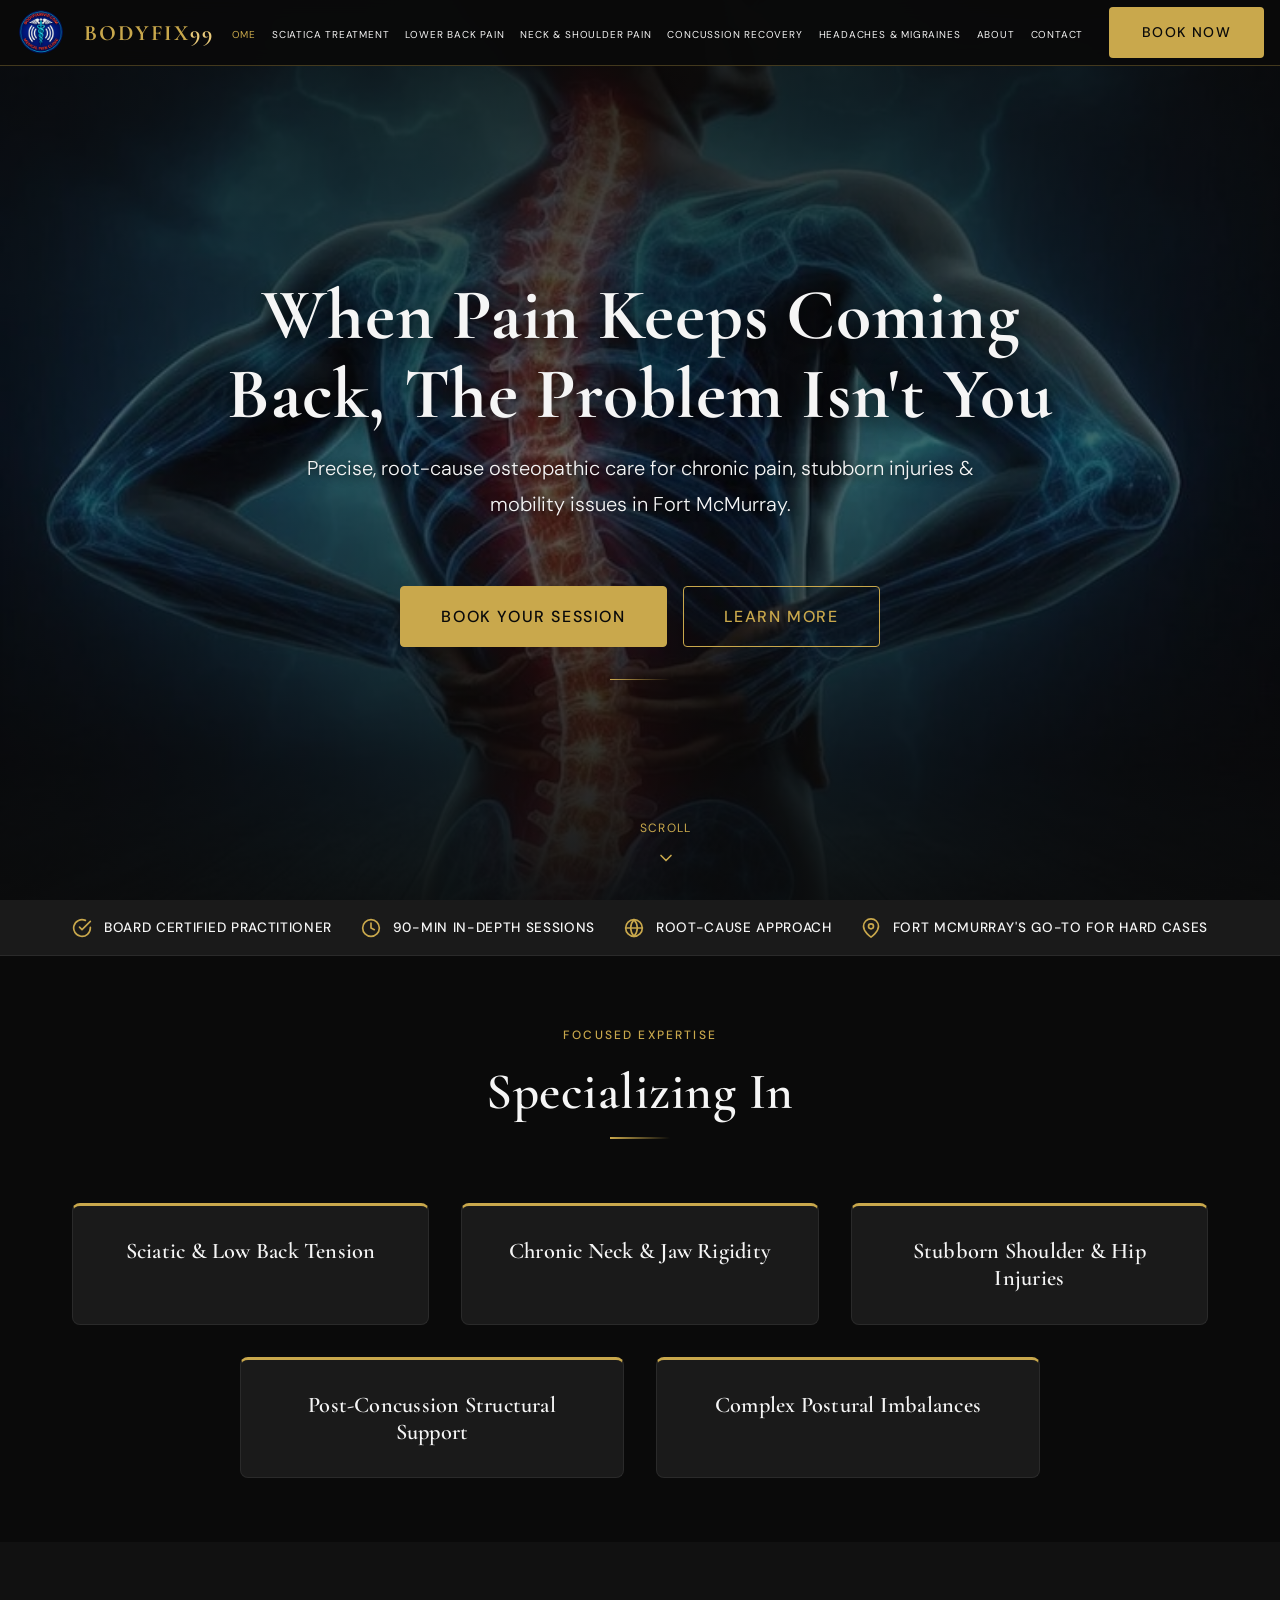
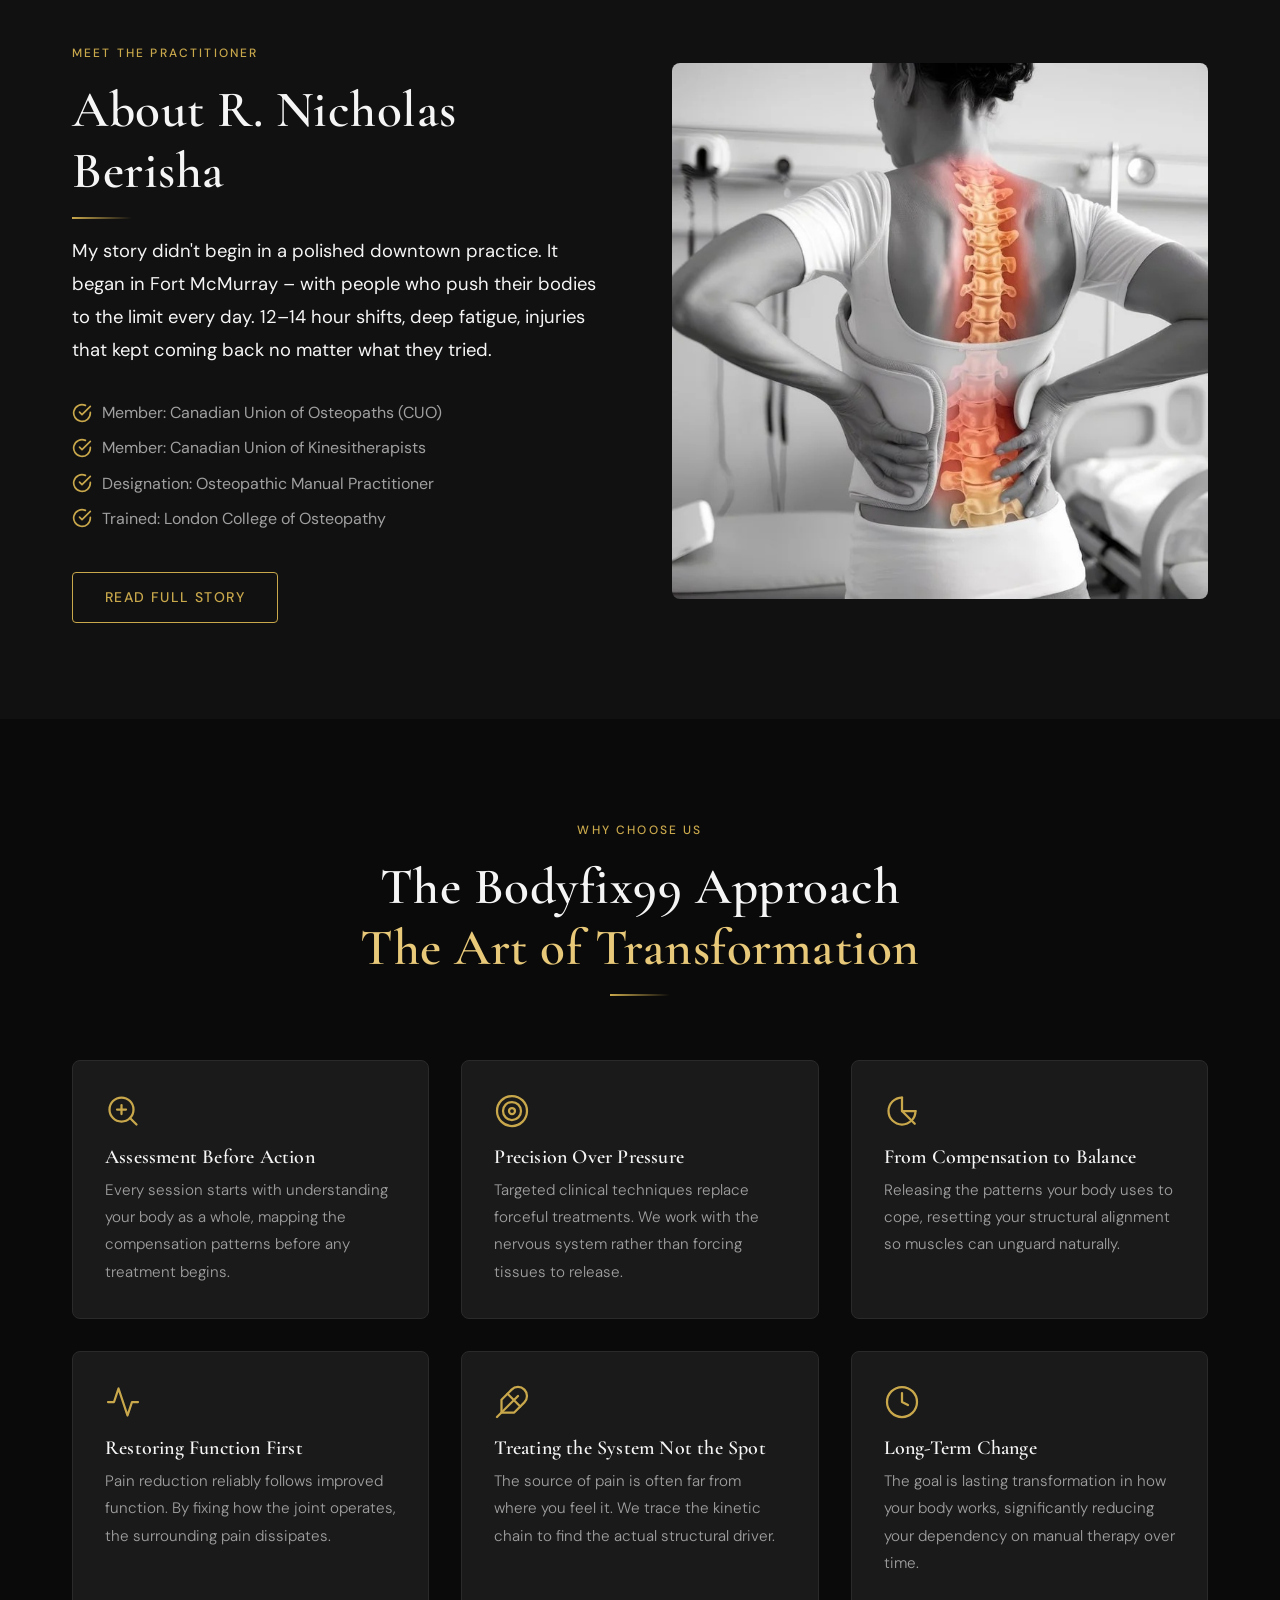
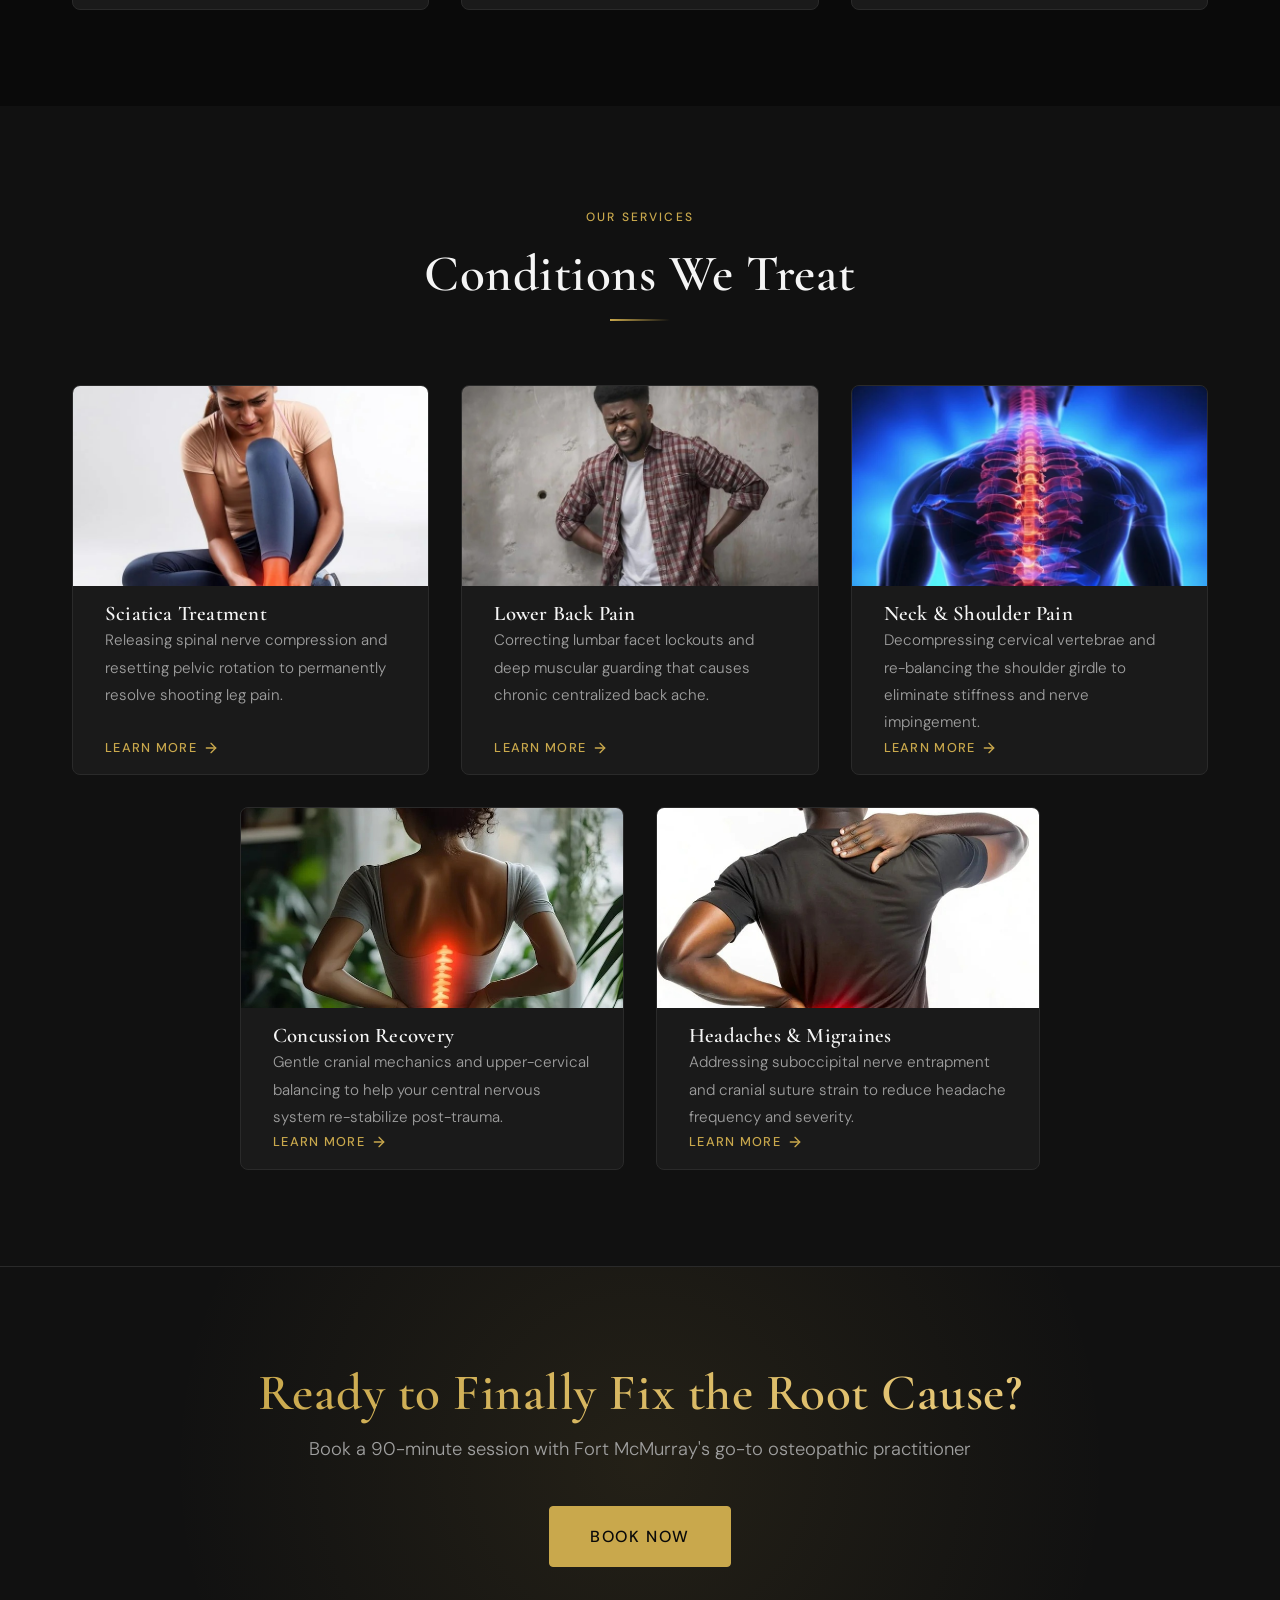
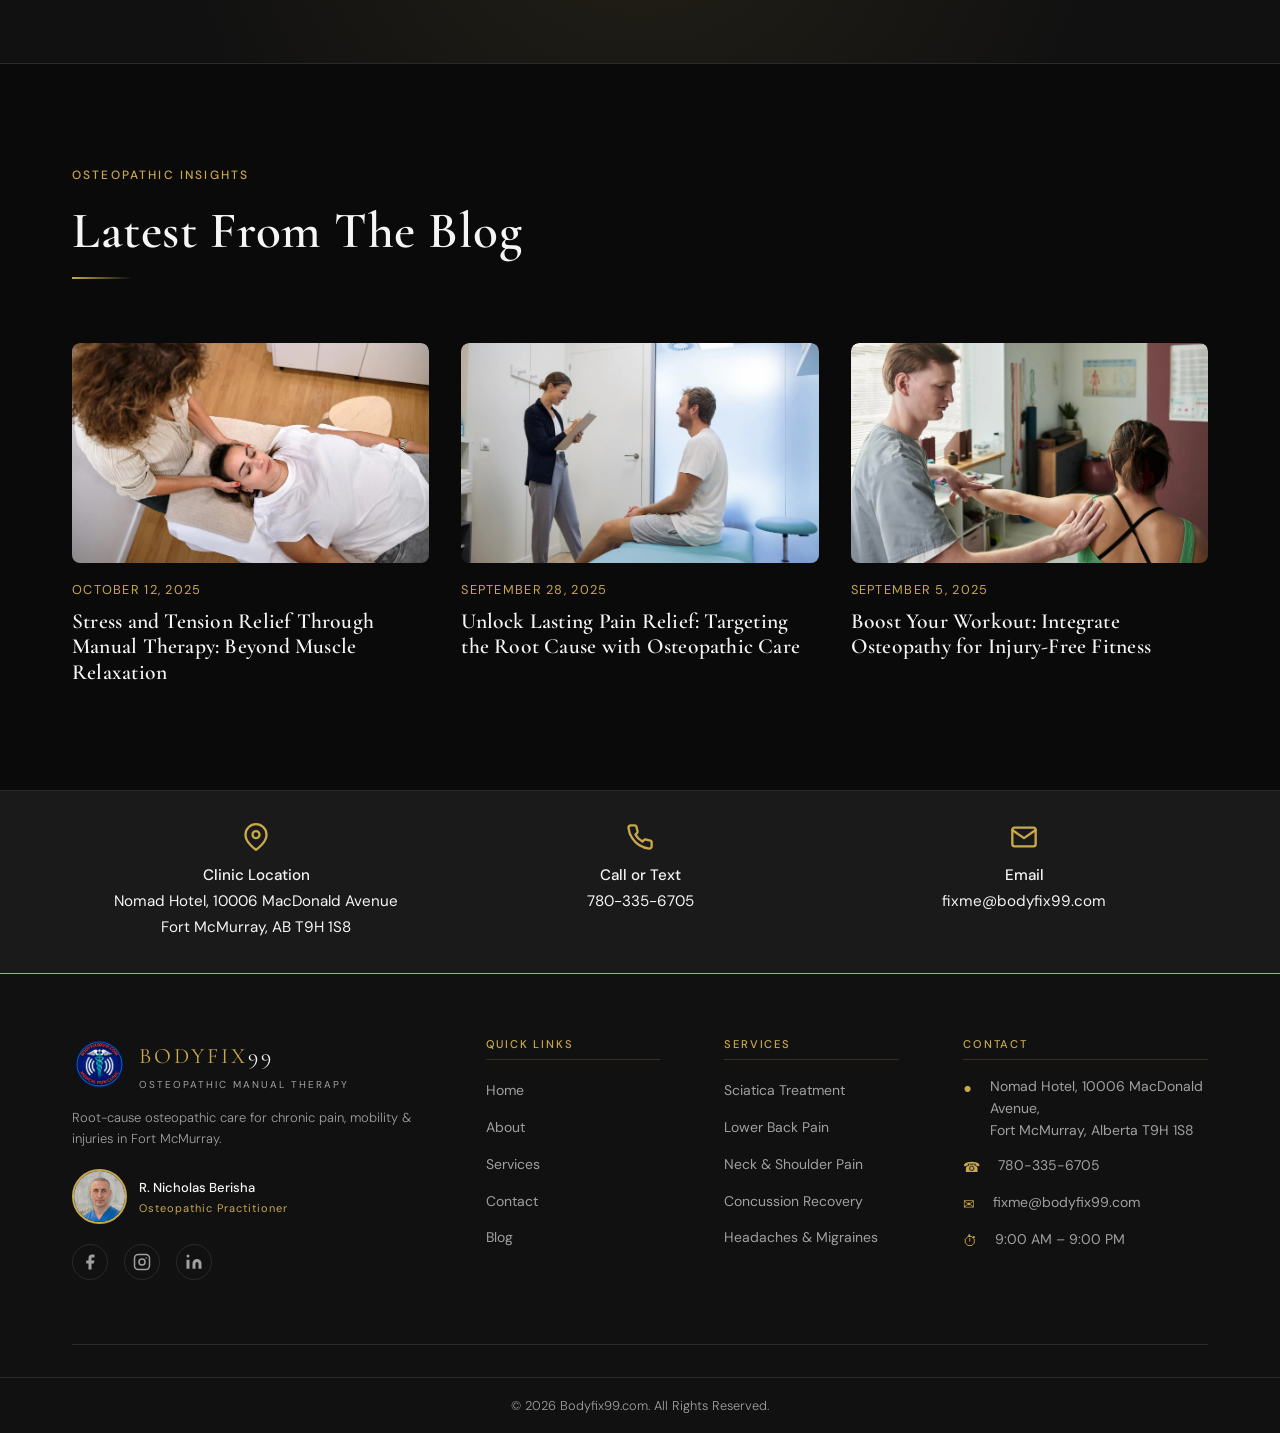
==== commit c149689d: "added" ====
--- a/index.html
+++ b/index.html
@@ -538,7 +538,7 @@
       </a>
 
       <nav class="navbar__links" aria-label="Main navigation">
-        <a href="index.html" class="active">Home</a>
+        <a href="index.html" class="active">ome</a>
         <a href="sciatica-treatment.html">Sciatica Treatment</a>
         <a href="lower-back-pain.html">Lower Back Pain</a>
         <a href="neck-shoulder-pain.html">Neck &amp; Shoulder Pain</a>
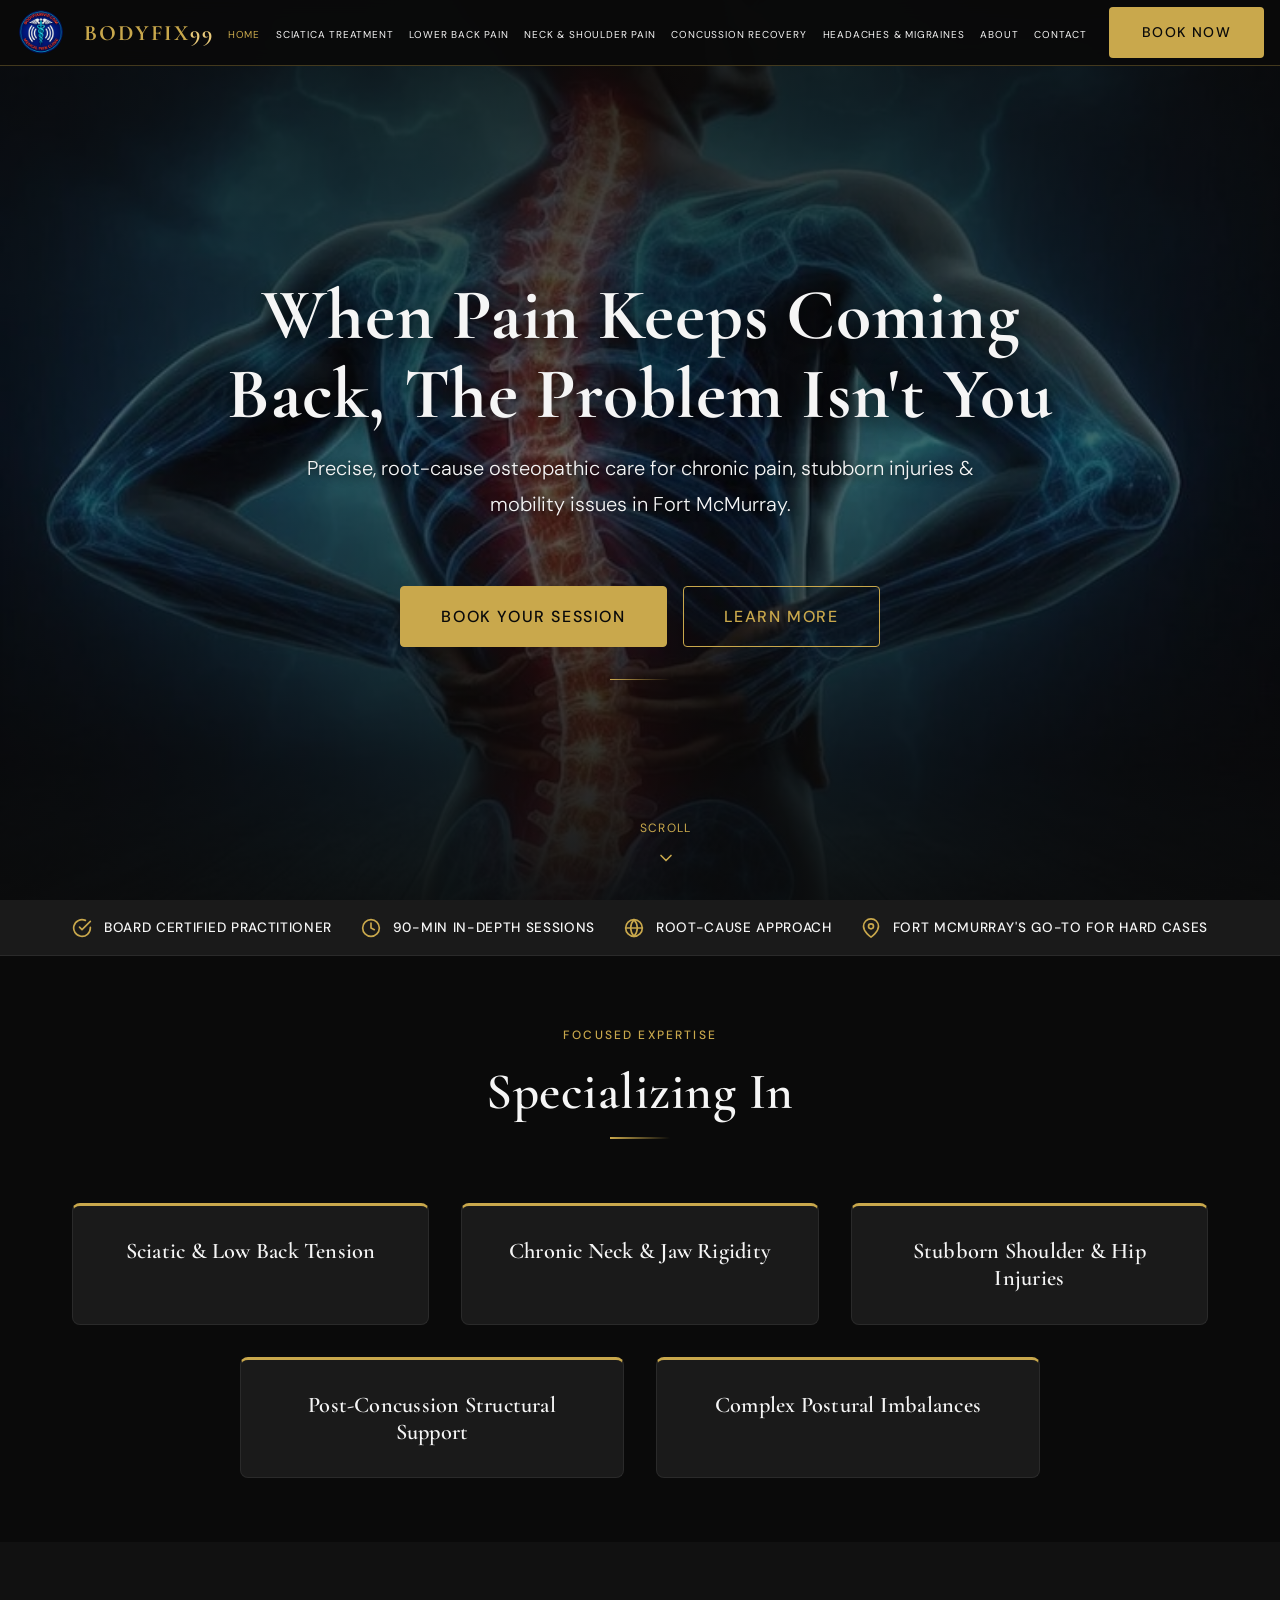
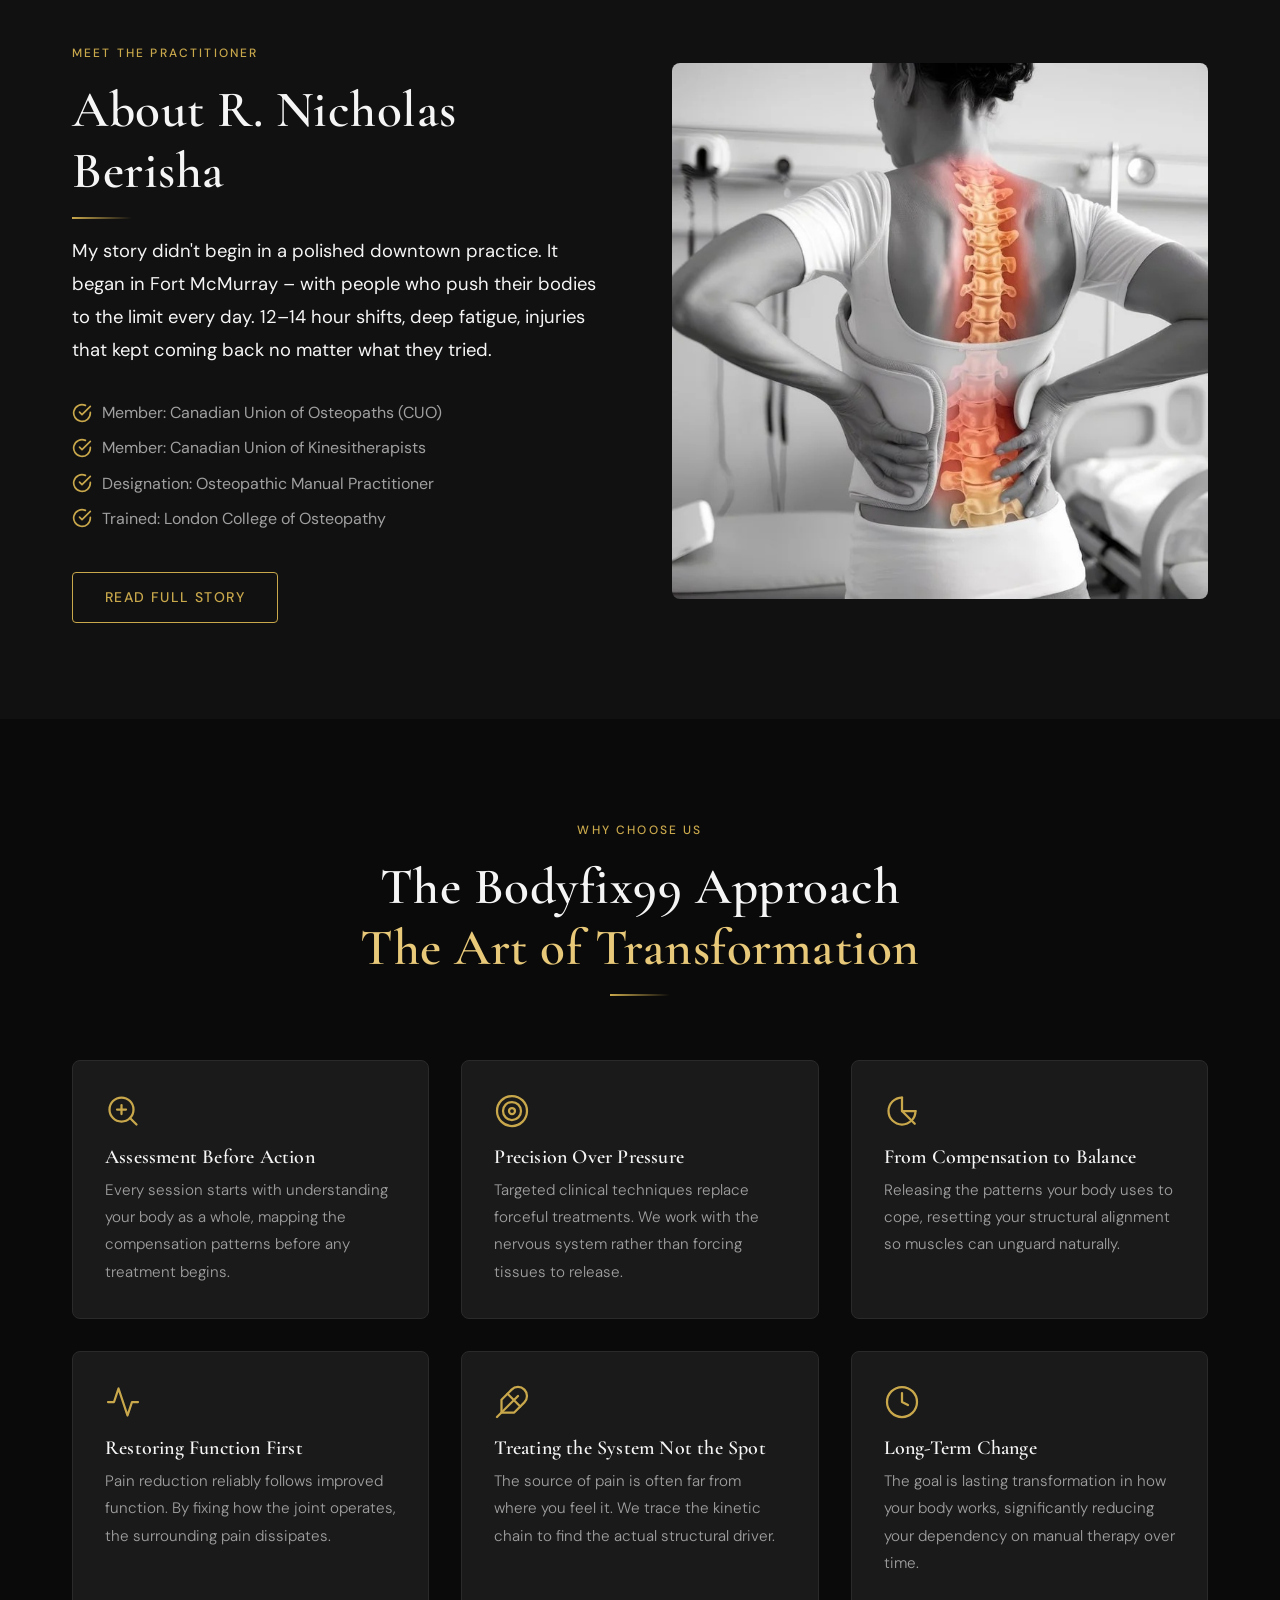
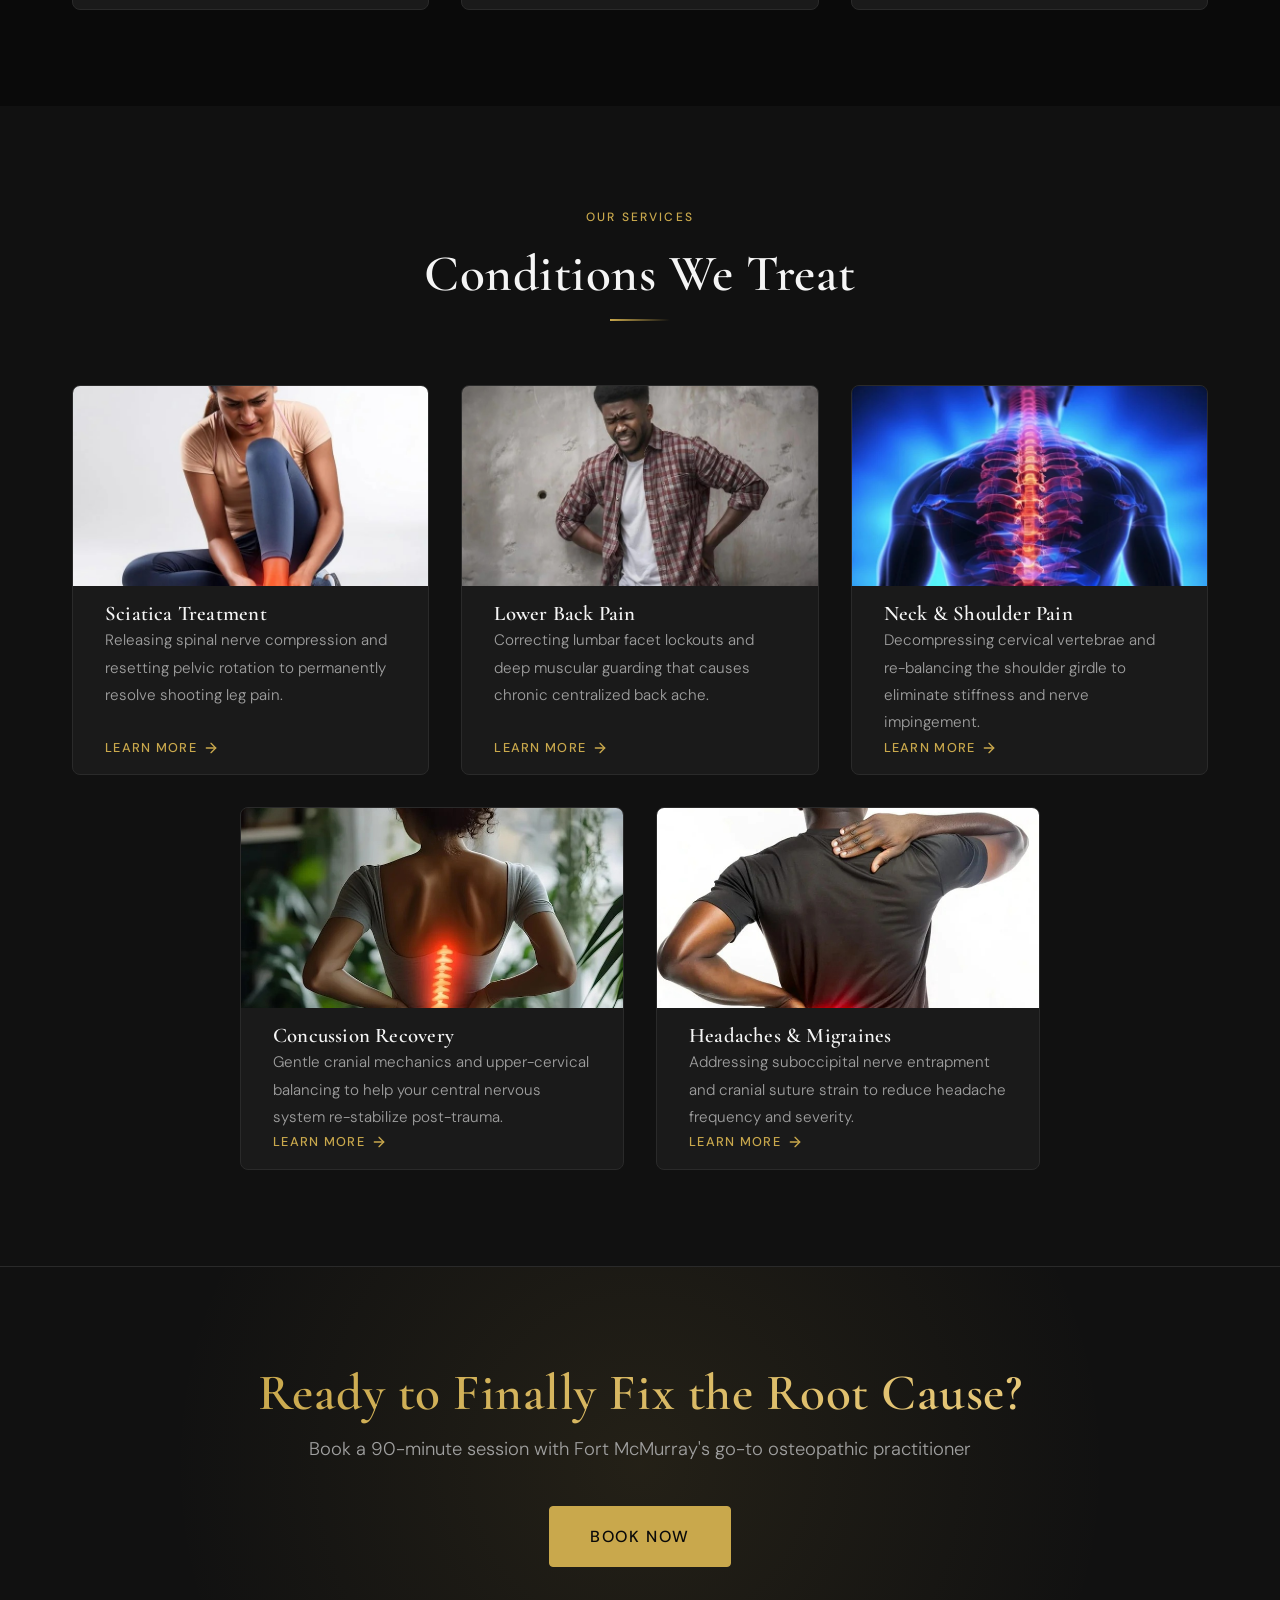
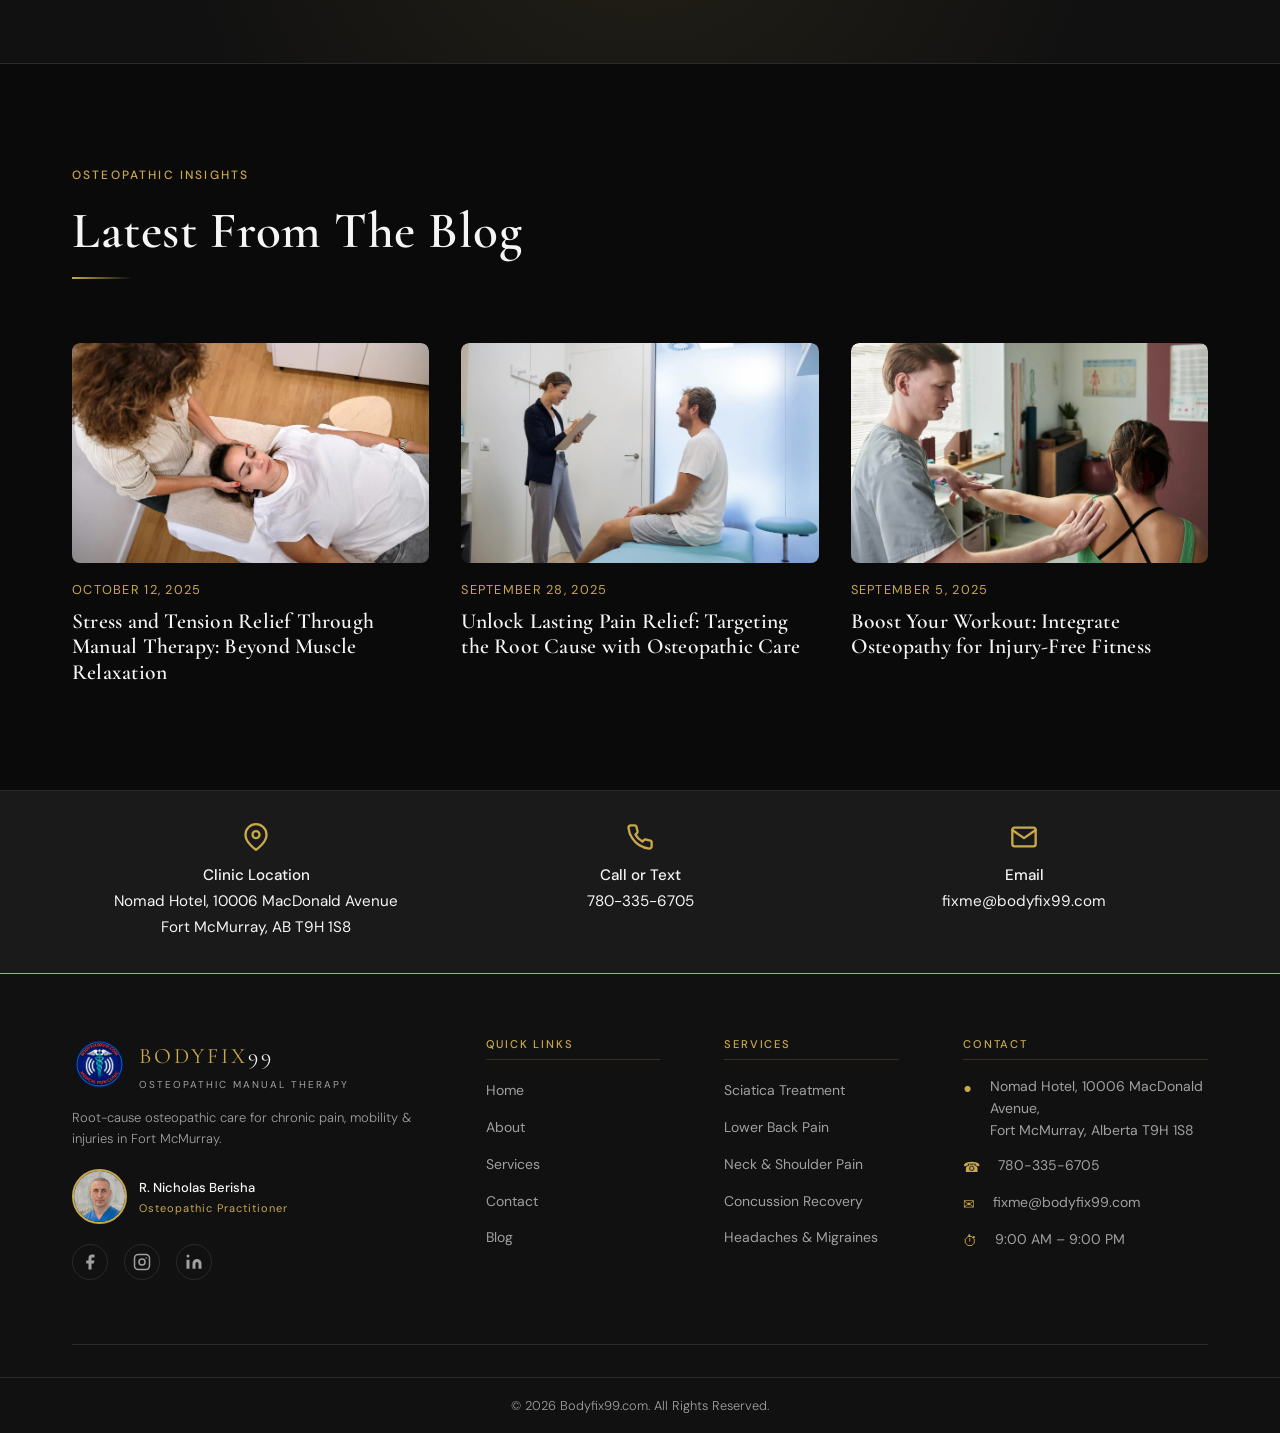
==== commit 1201d20d: "added" ====
--- a/index.html
+++ b/index.html
@@ -538,7 +538,7 @@
       </a>
 
       <nav class="navbar__links" aria-label="Main navigation">
-        <a href="index.html" class="active">ome</a>
+        <a href="index.html" class="active">Home</a>
         <a href="sciatica-treatment.html">Sciatica Treatment</a>
         <a href="lower-back-pain.html">Lower Back Pain</a>
         <a href="neck-shoulder-pain.html">Neck &amp; Shoulder Pain</a>
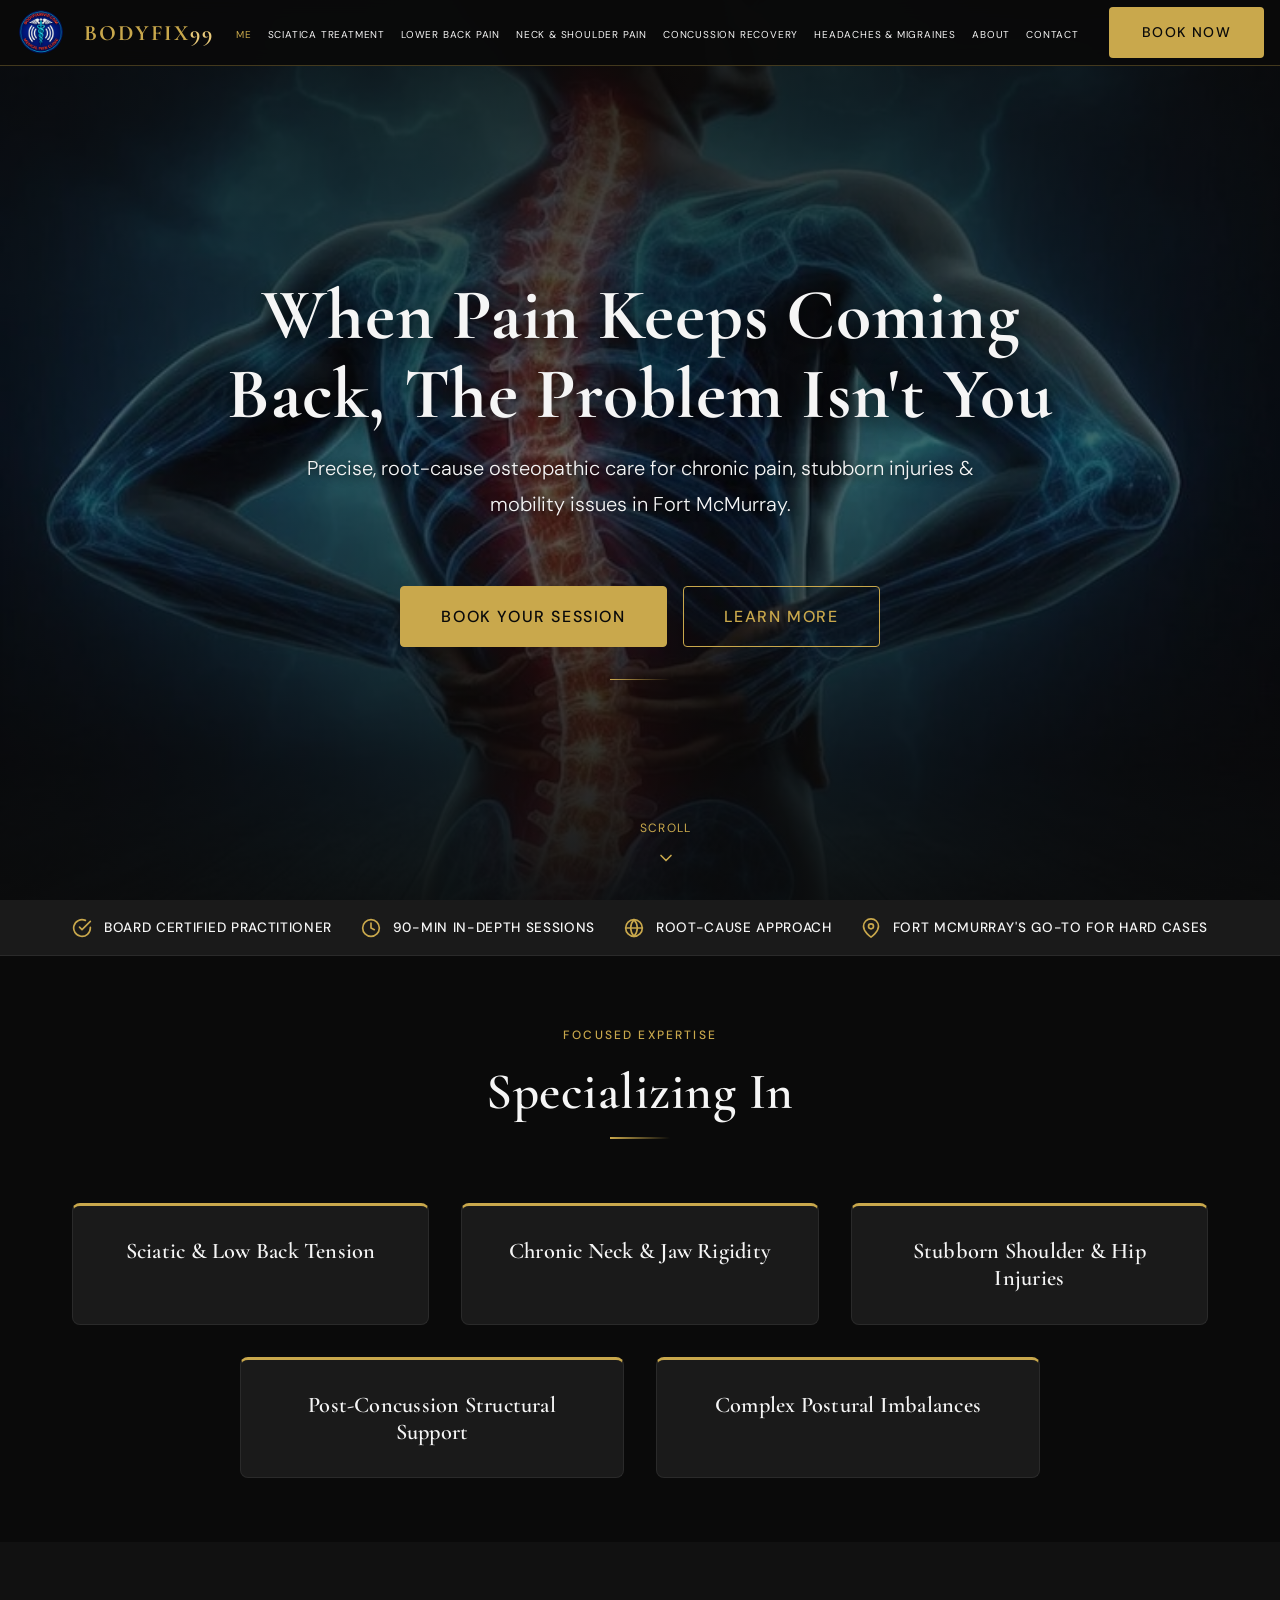
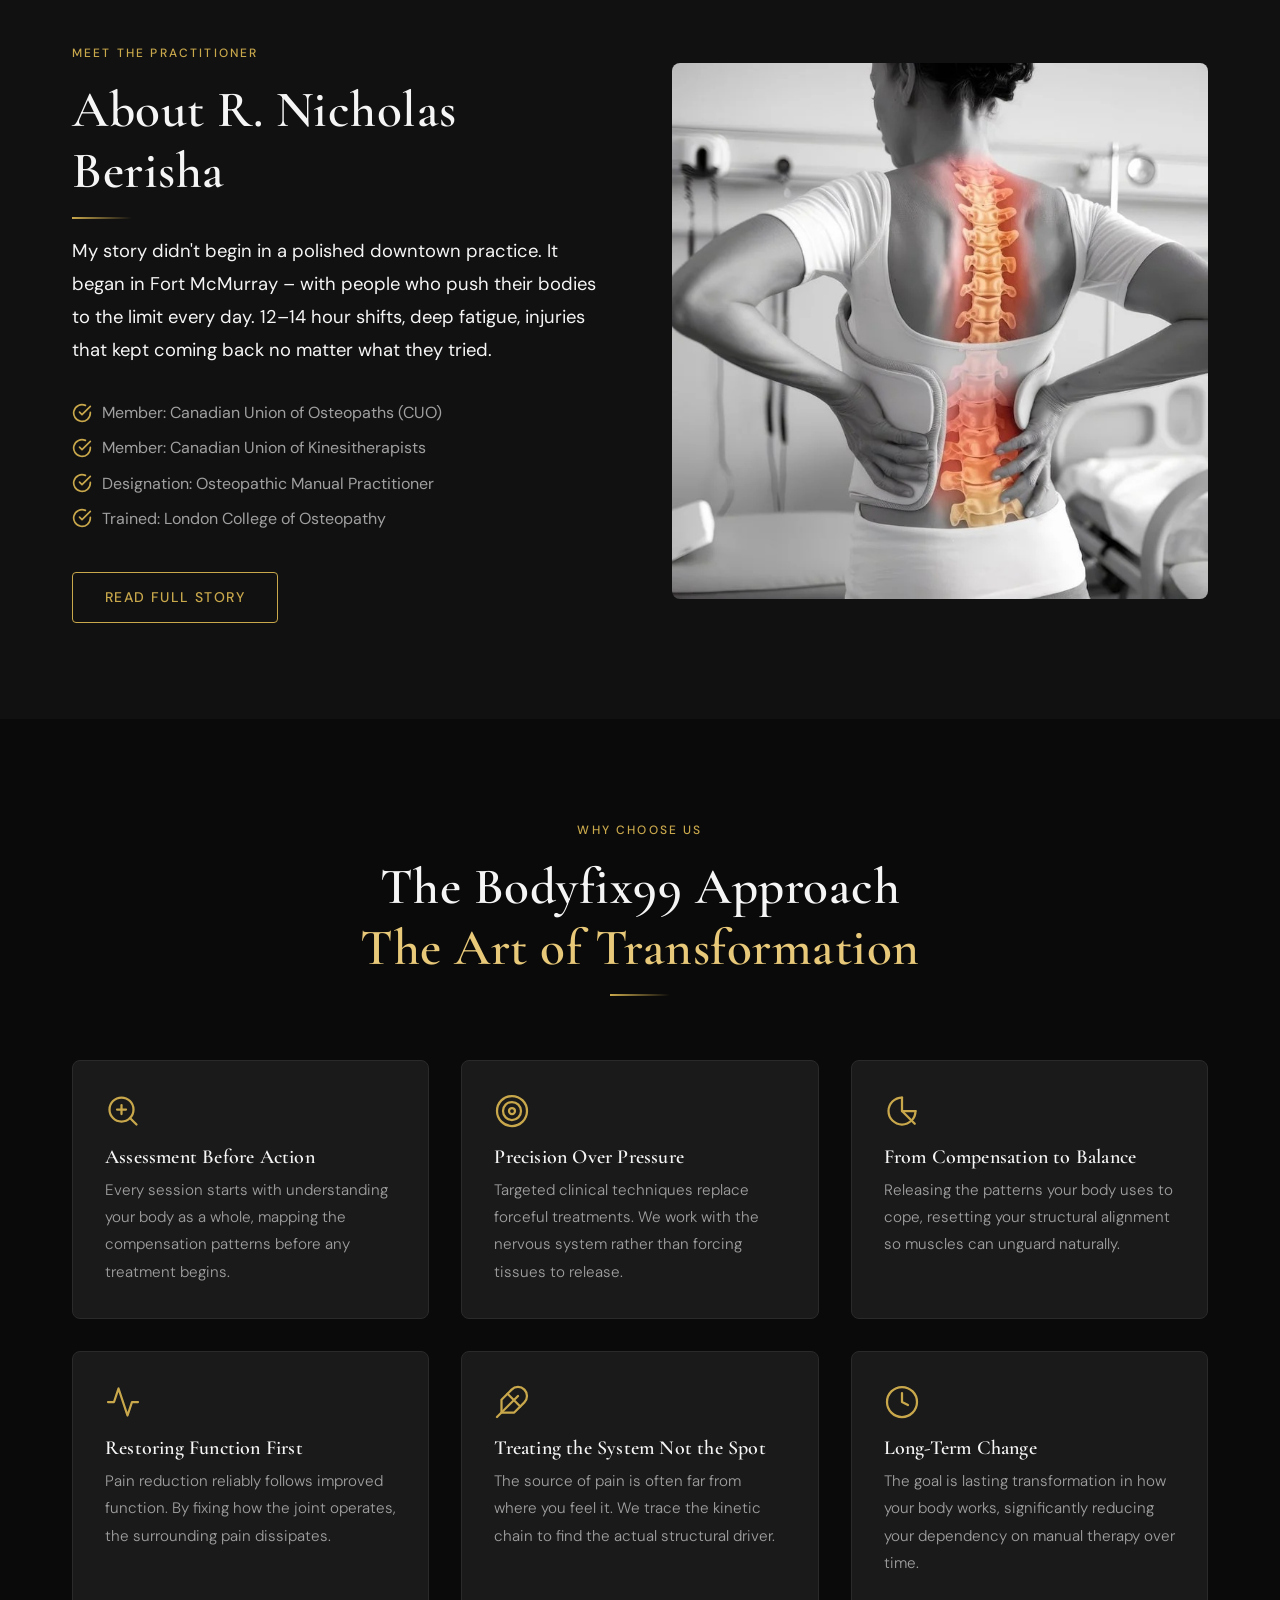
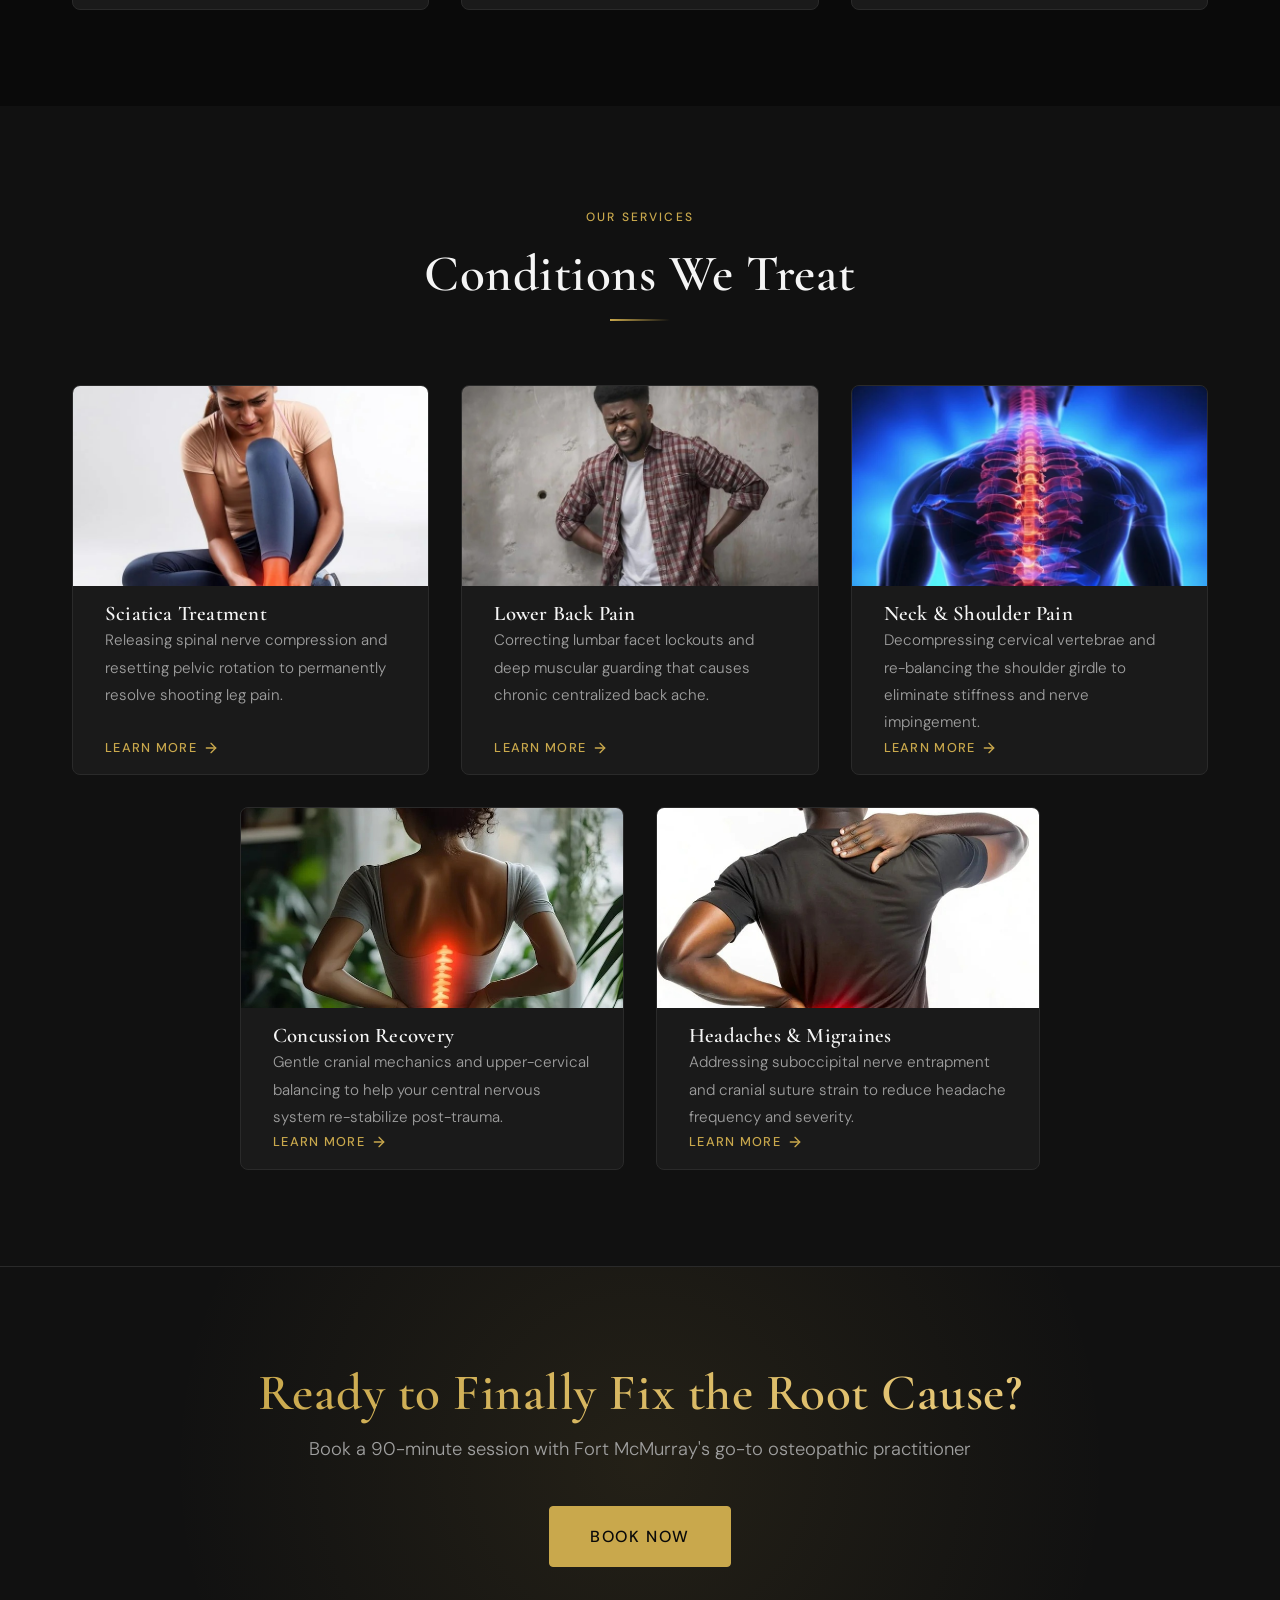
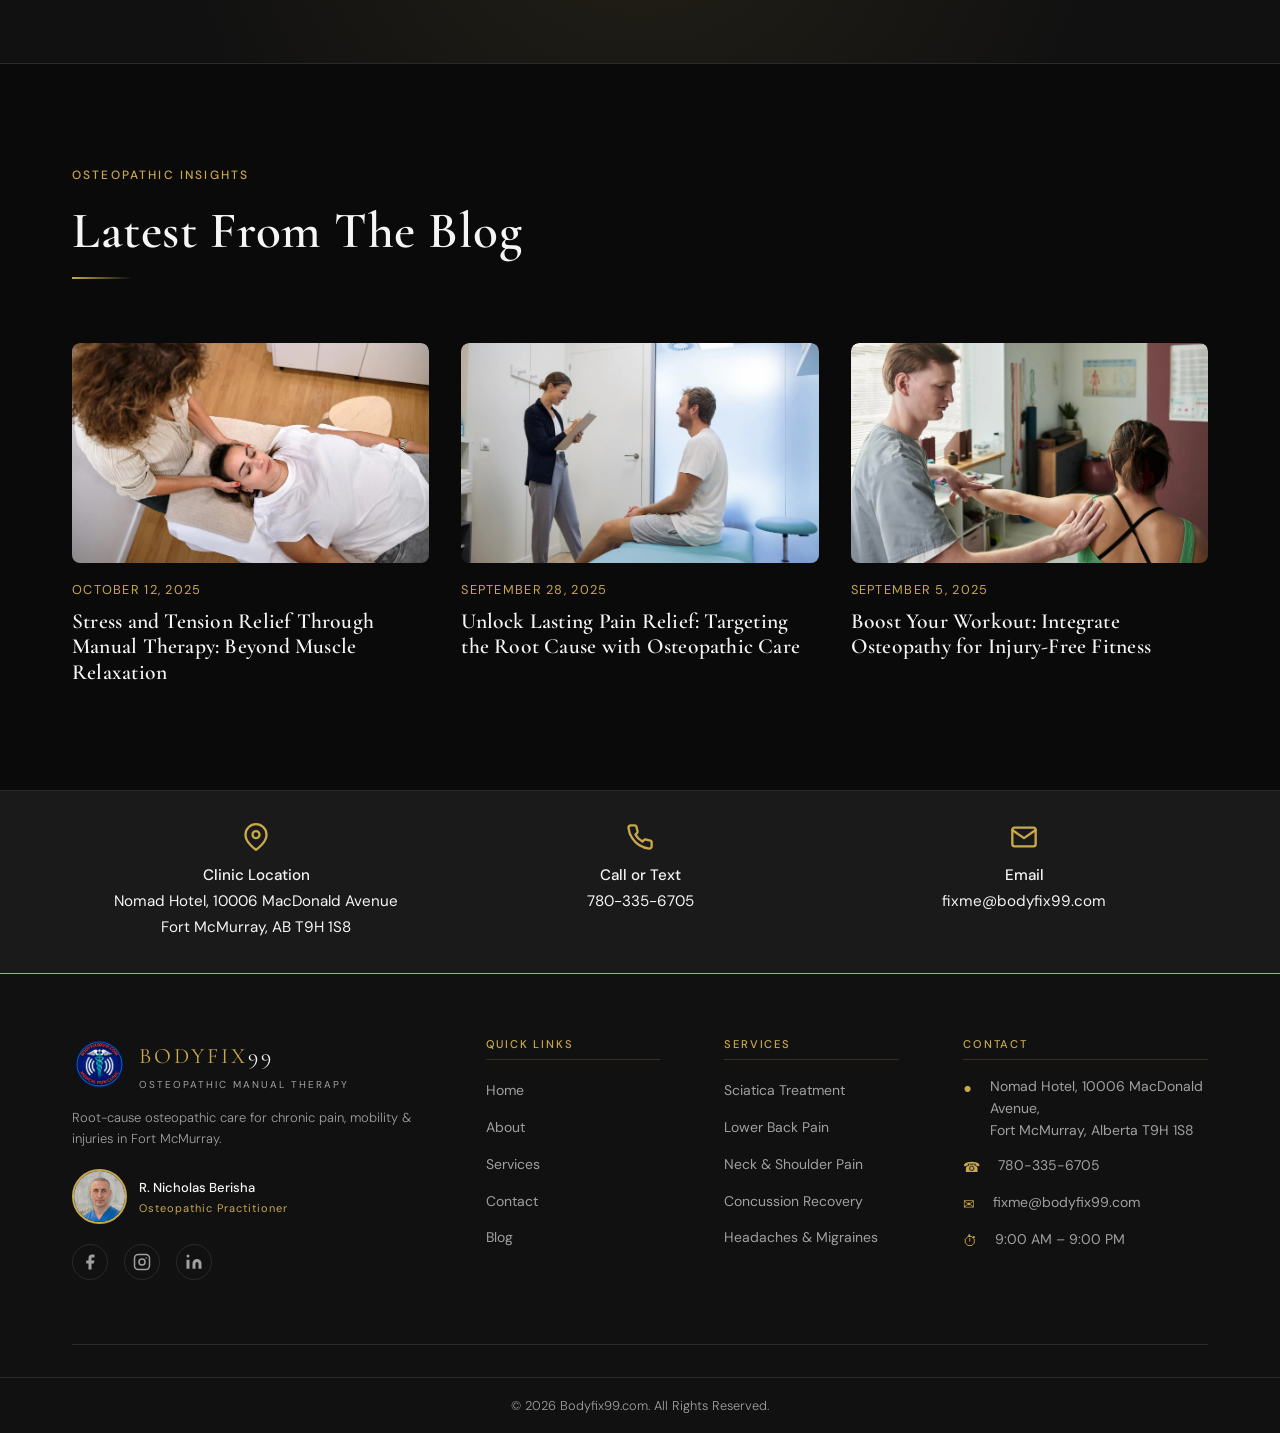
==== commit fd8a50e3: "added" ====
--- a/index.html
+++ b/index.html
@@ -538,7 +538,7 @@
       </a>
 
       <nav class="navbar__links" aria-label="Main navigation">
-        <a href="index.html" class="active">Home</a>
+        <a href="index.html" class="active">me</a>
         <a href="sciatica-treatment.html">Sciatica Treatment</a>
         <a href="lower-back-pain.html">Lower Back Pain</a>
         <a href="neck-shoulder-pain.html">Neck &amp; Shoulder Pain</a>
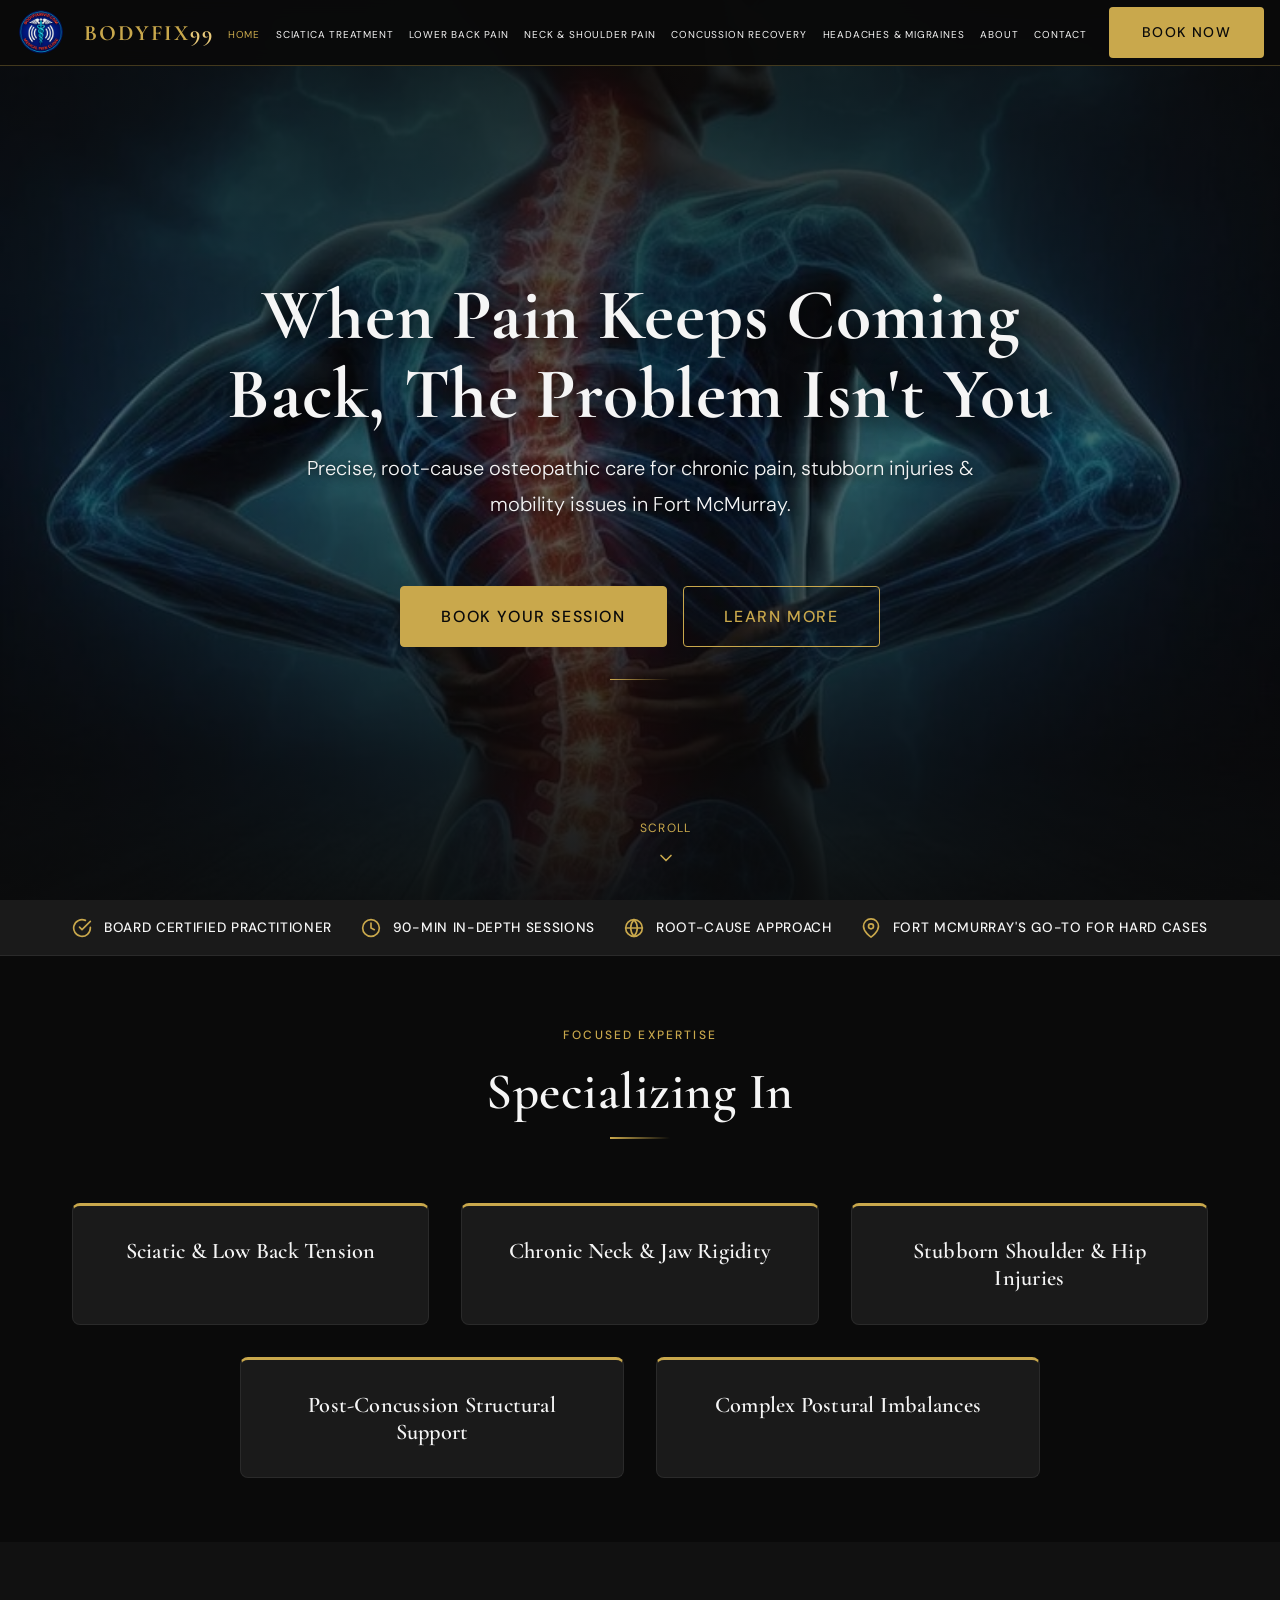
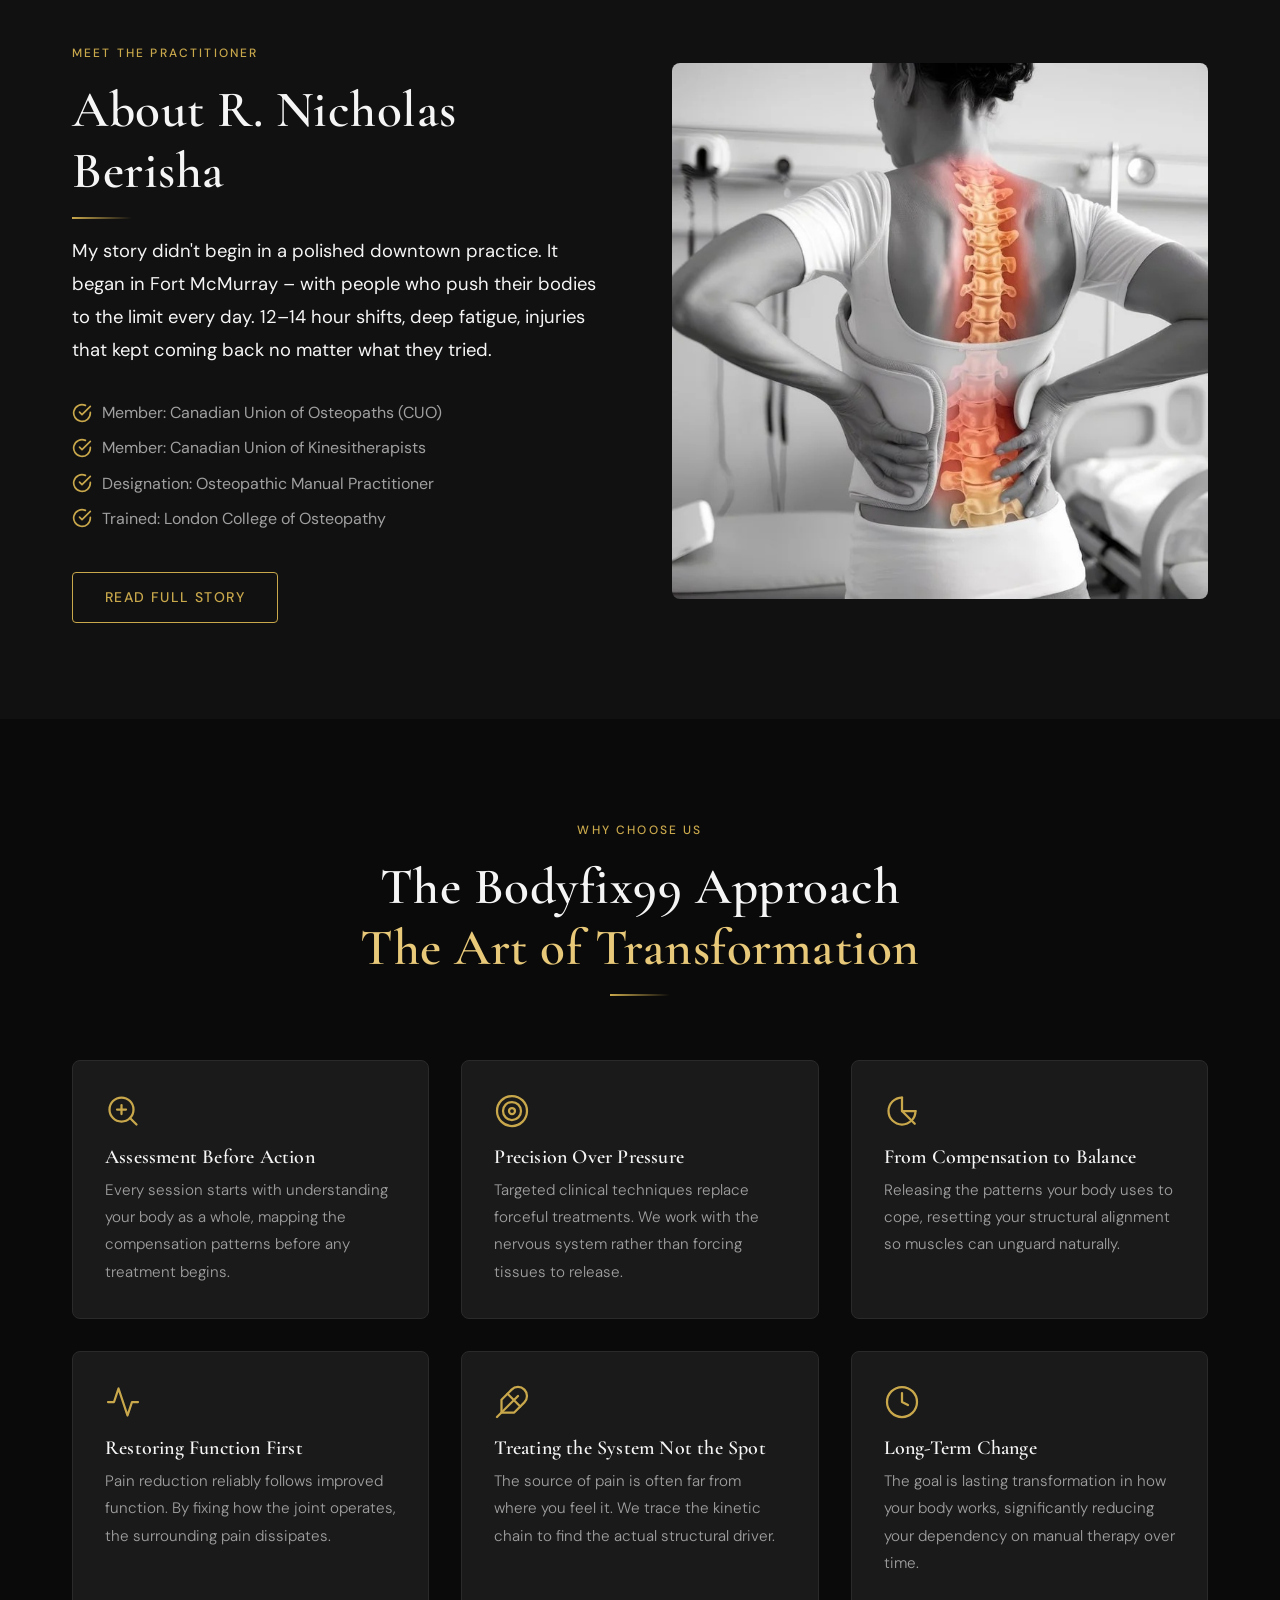
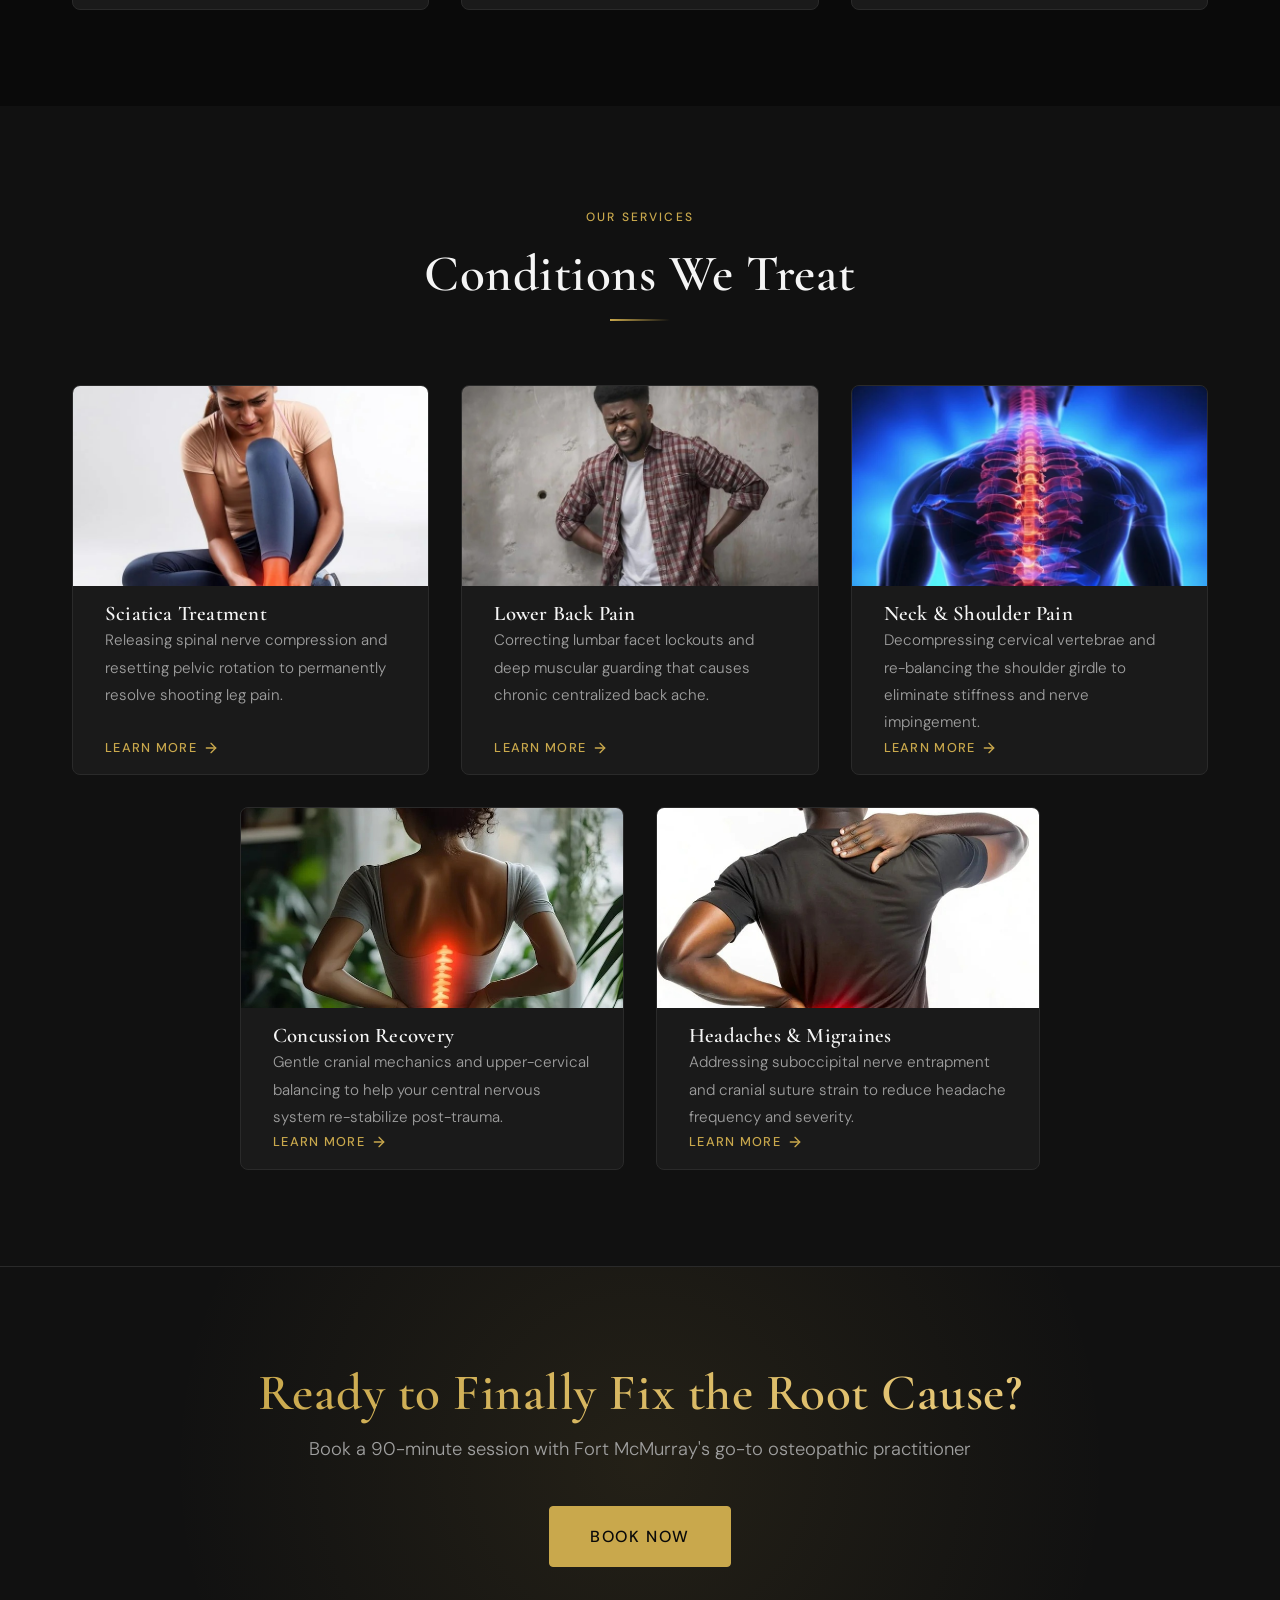
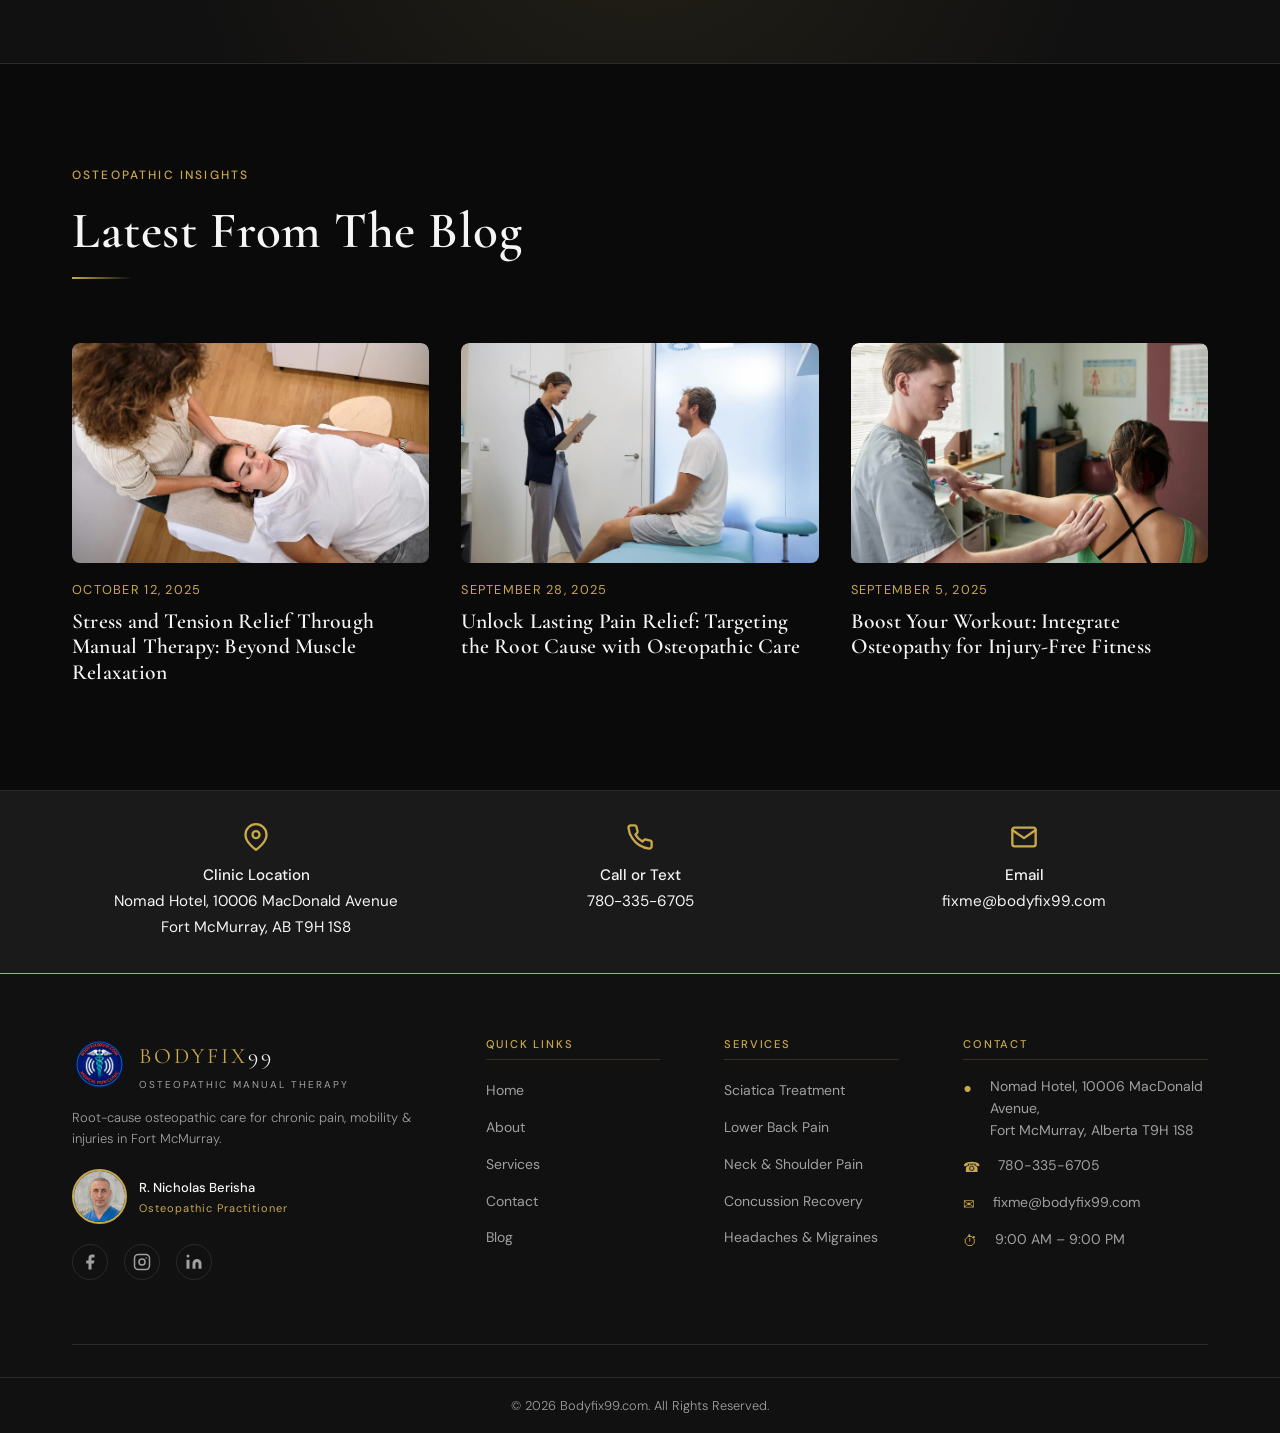
==== commit 8ff6c337: "added" ====
--- a/index.html
+++ b/index.html
@@ -538,7 +538,7 @@
       </a>
 
       <nav class="navbar__links" aria-label="Main navigation">
-        <a href="index.html" class="active">me</a>
+        <a href="index.html" class="active">Home</a>
         <a href="sciatica-treatment.html">Sciatica Treatment</a>
         <a href="lower-back-pain.html">Lower Back Pain</a>
         <a href="neck-shoulder-pain.html">Neck &amp; Shoulder Pain</a>
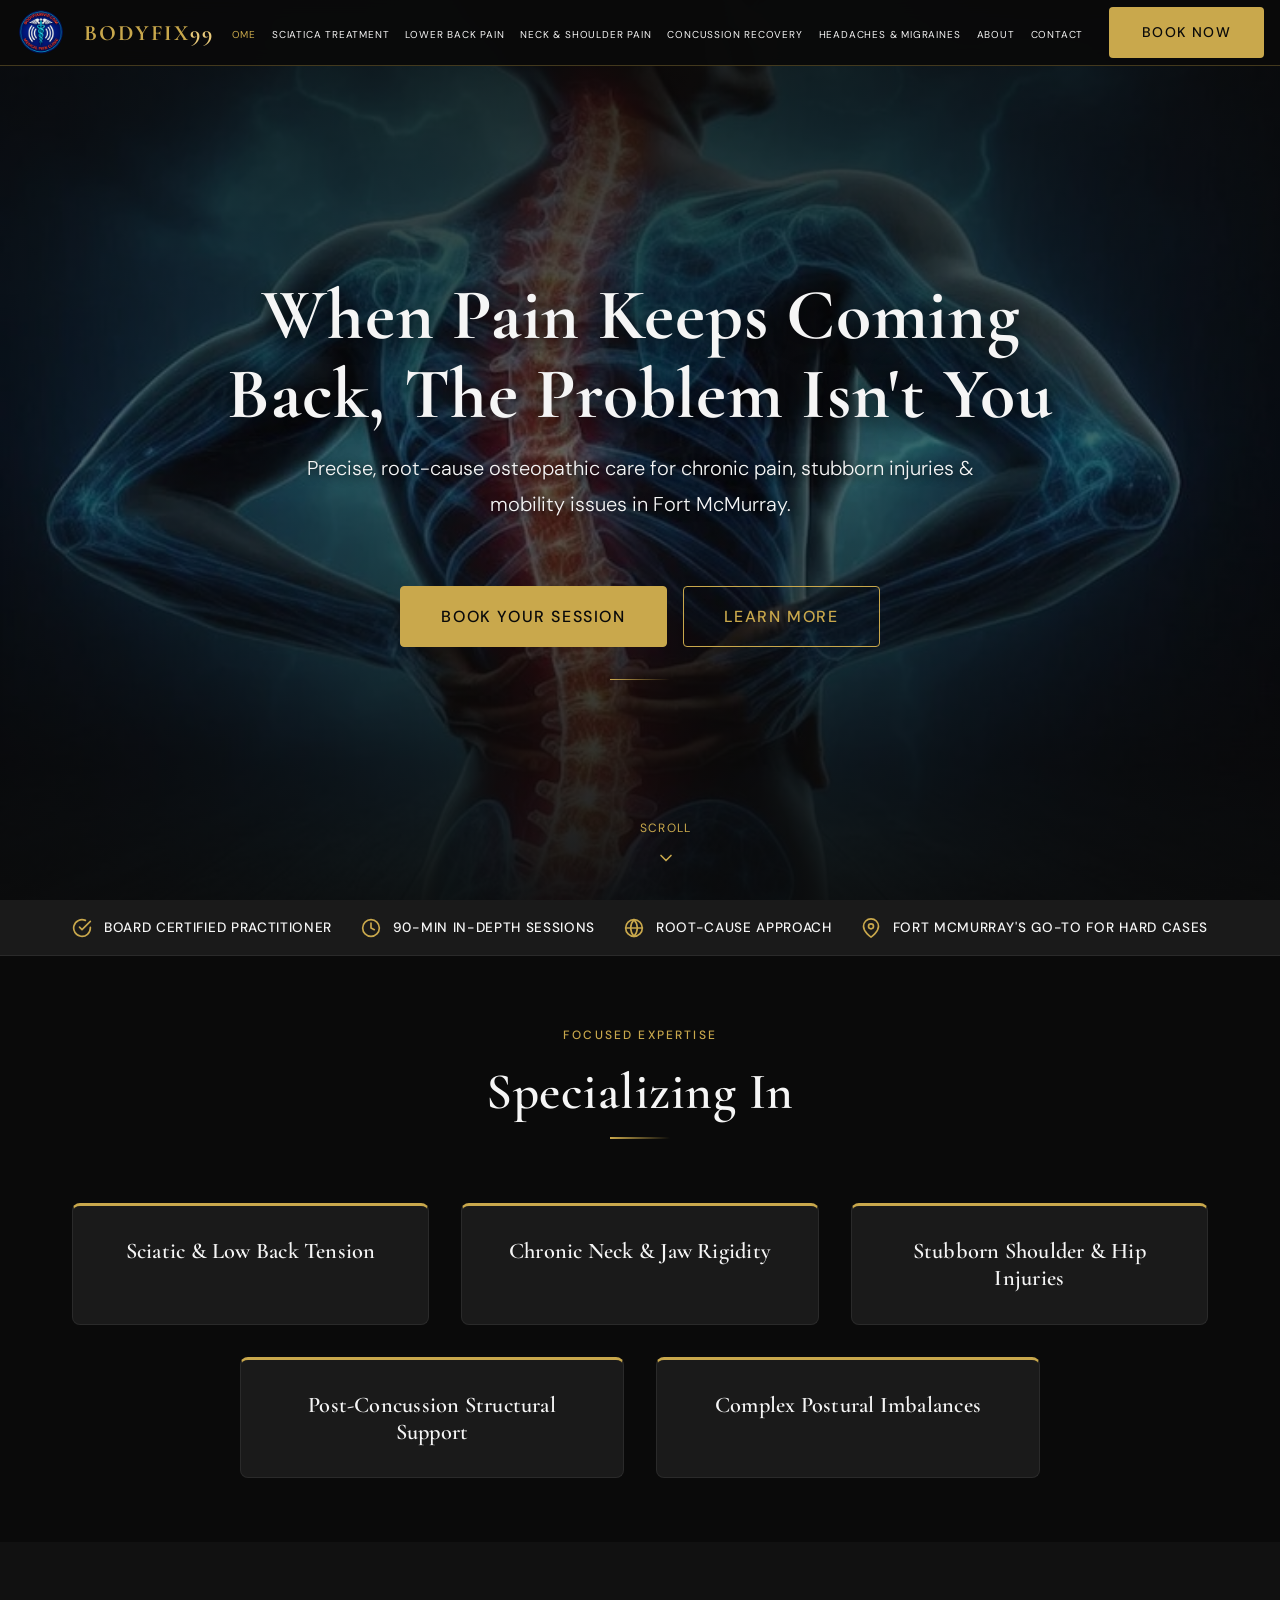
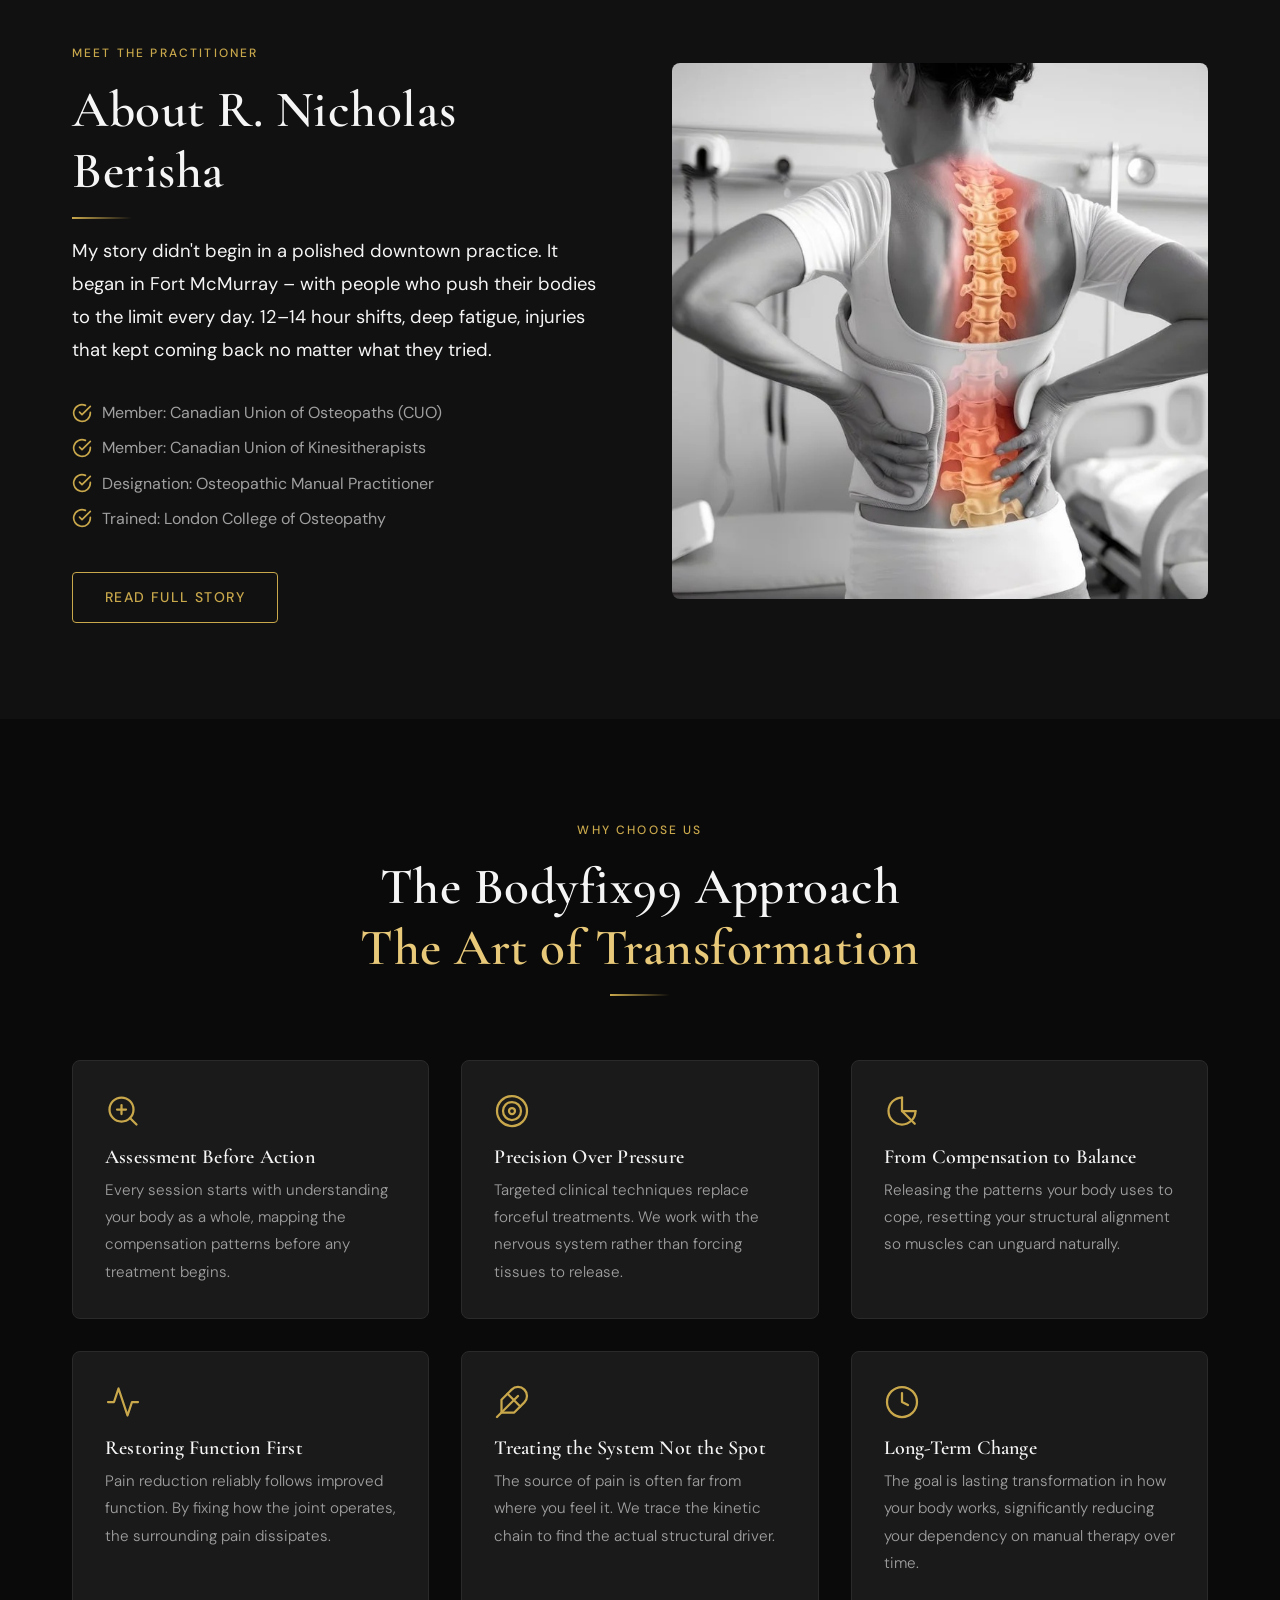
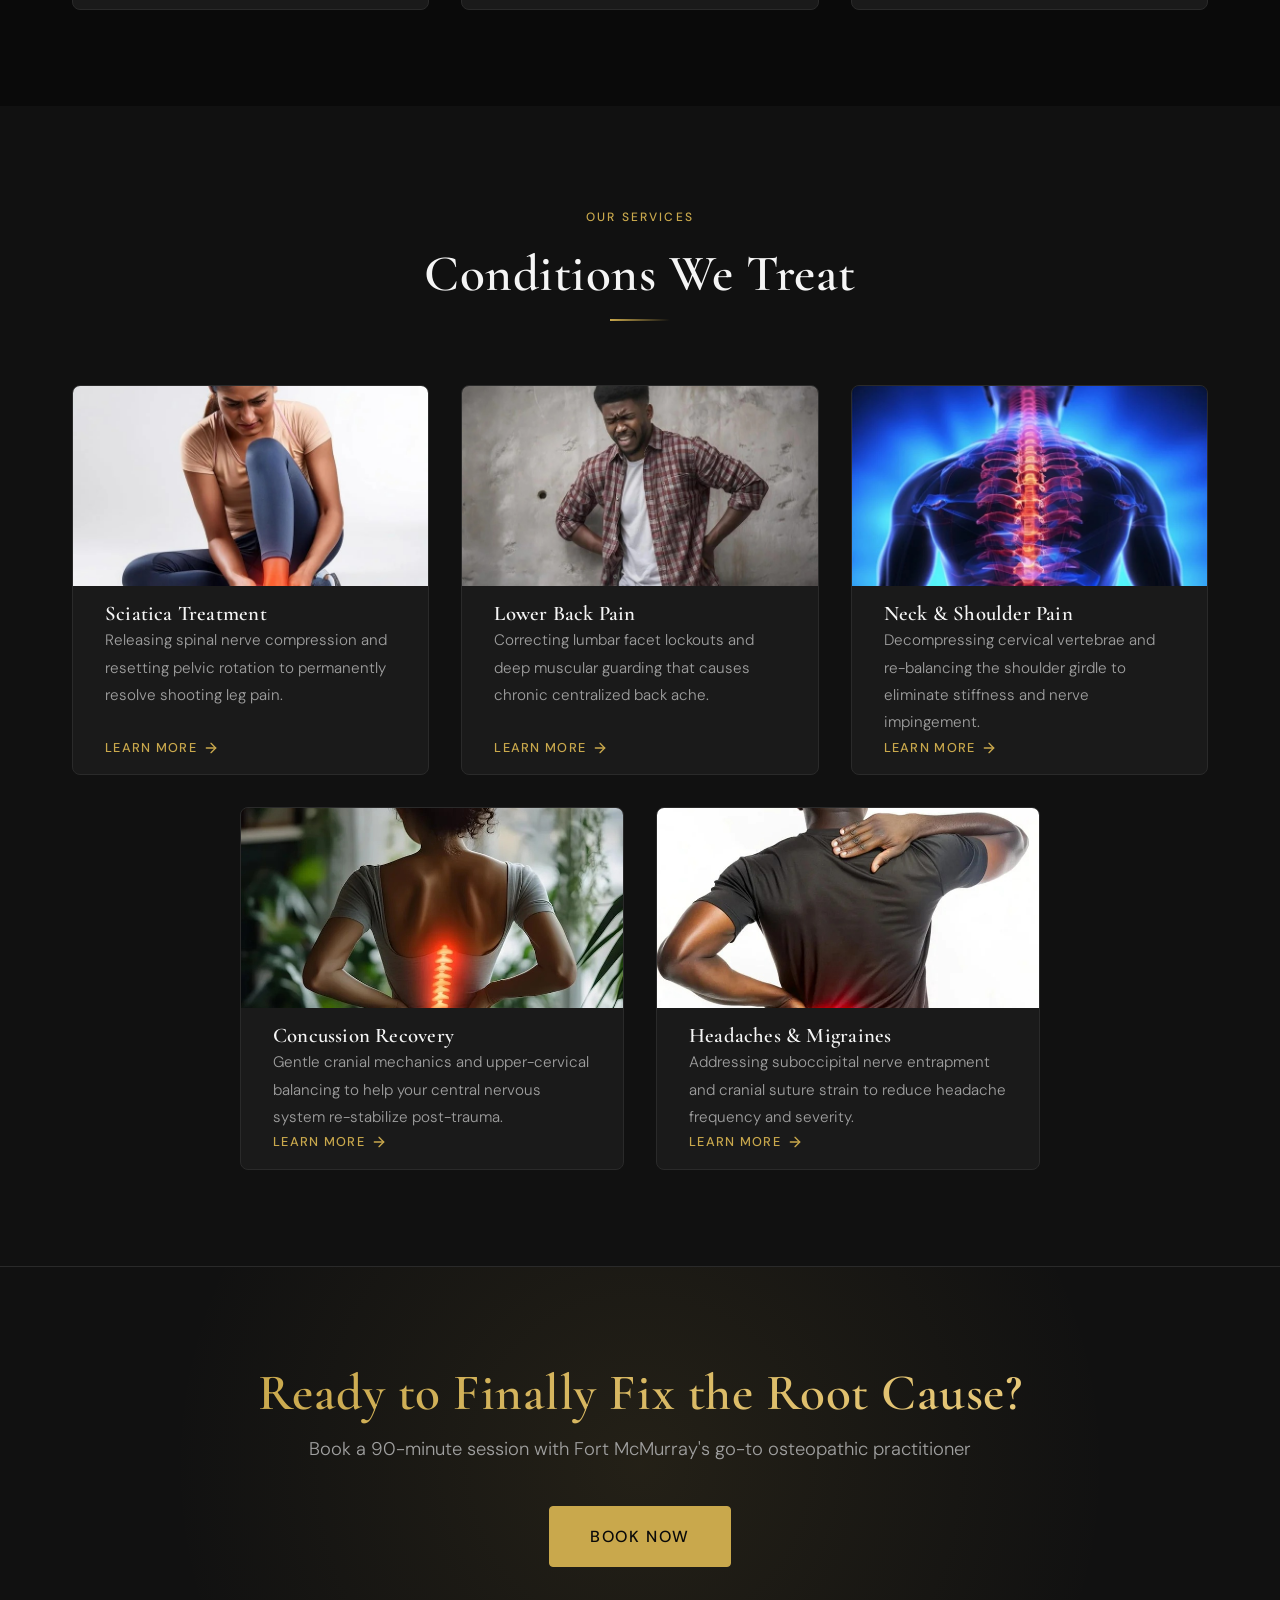
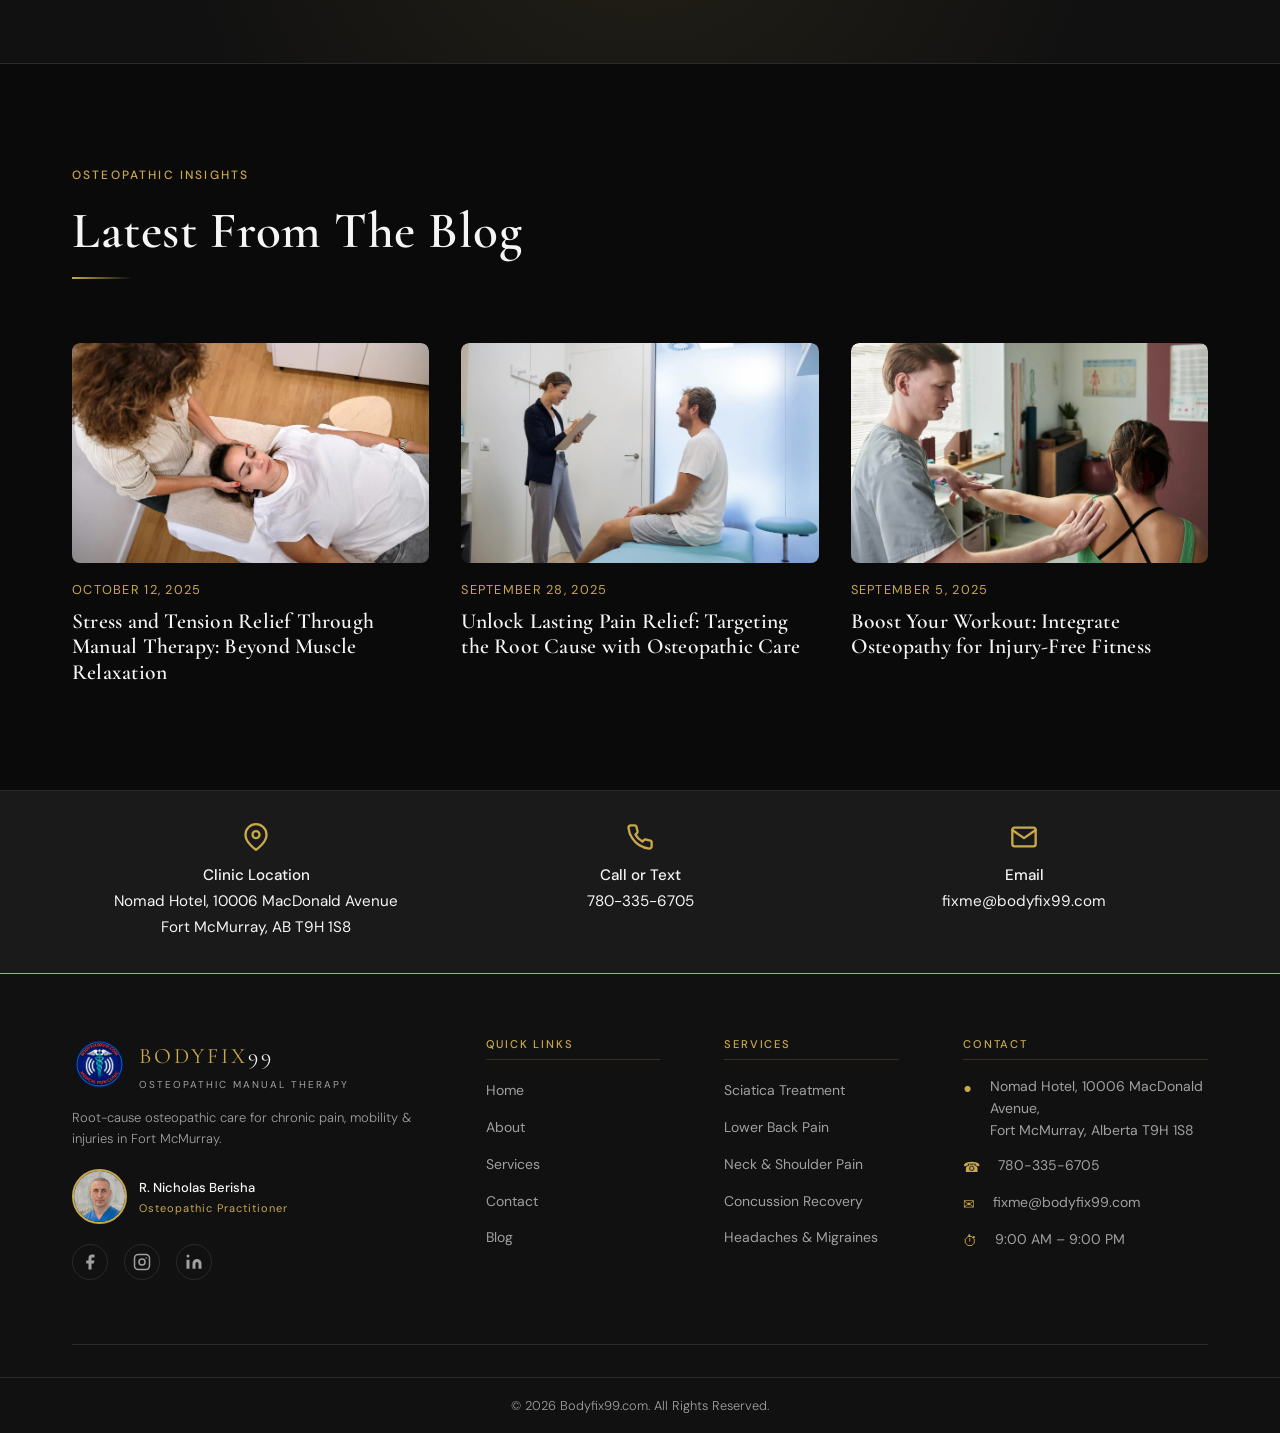
==== commit 58c0e30e: "added" ====
--- a/index.html
+++ b/index.html
@@ -538,7 +538,7 @@
       </a>
 
       <nav class="navbar__links" aria-label="Main navigation">
-        <a href="index.html" class="active">Home</a>
+        <a href="index.html" class="active">ome</a>
         <a href="sciatica-treatment.html">Sciatica Treatment</a>
         <a href="lower-back-pain.html">Lower Back Pain</a>
         <a href="neck-shoulder-pain.html">Neck &amp; Shoulder Pain</a>
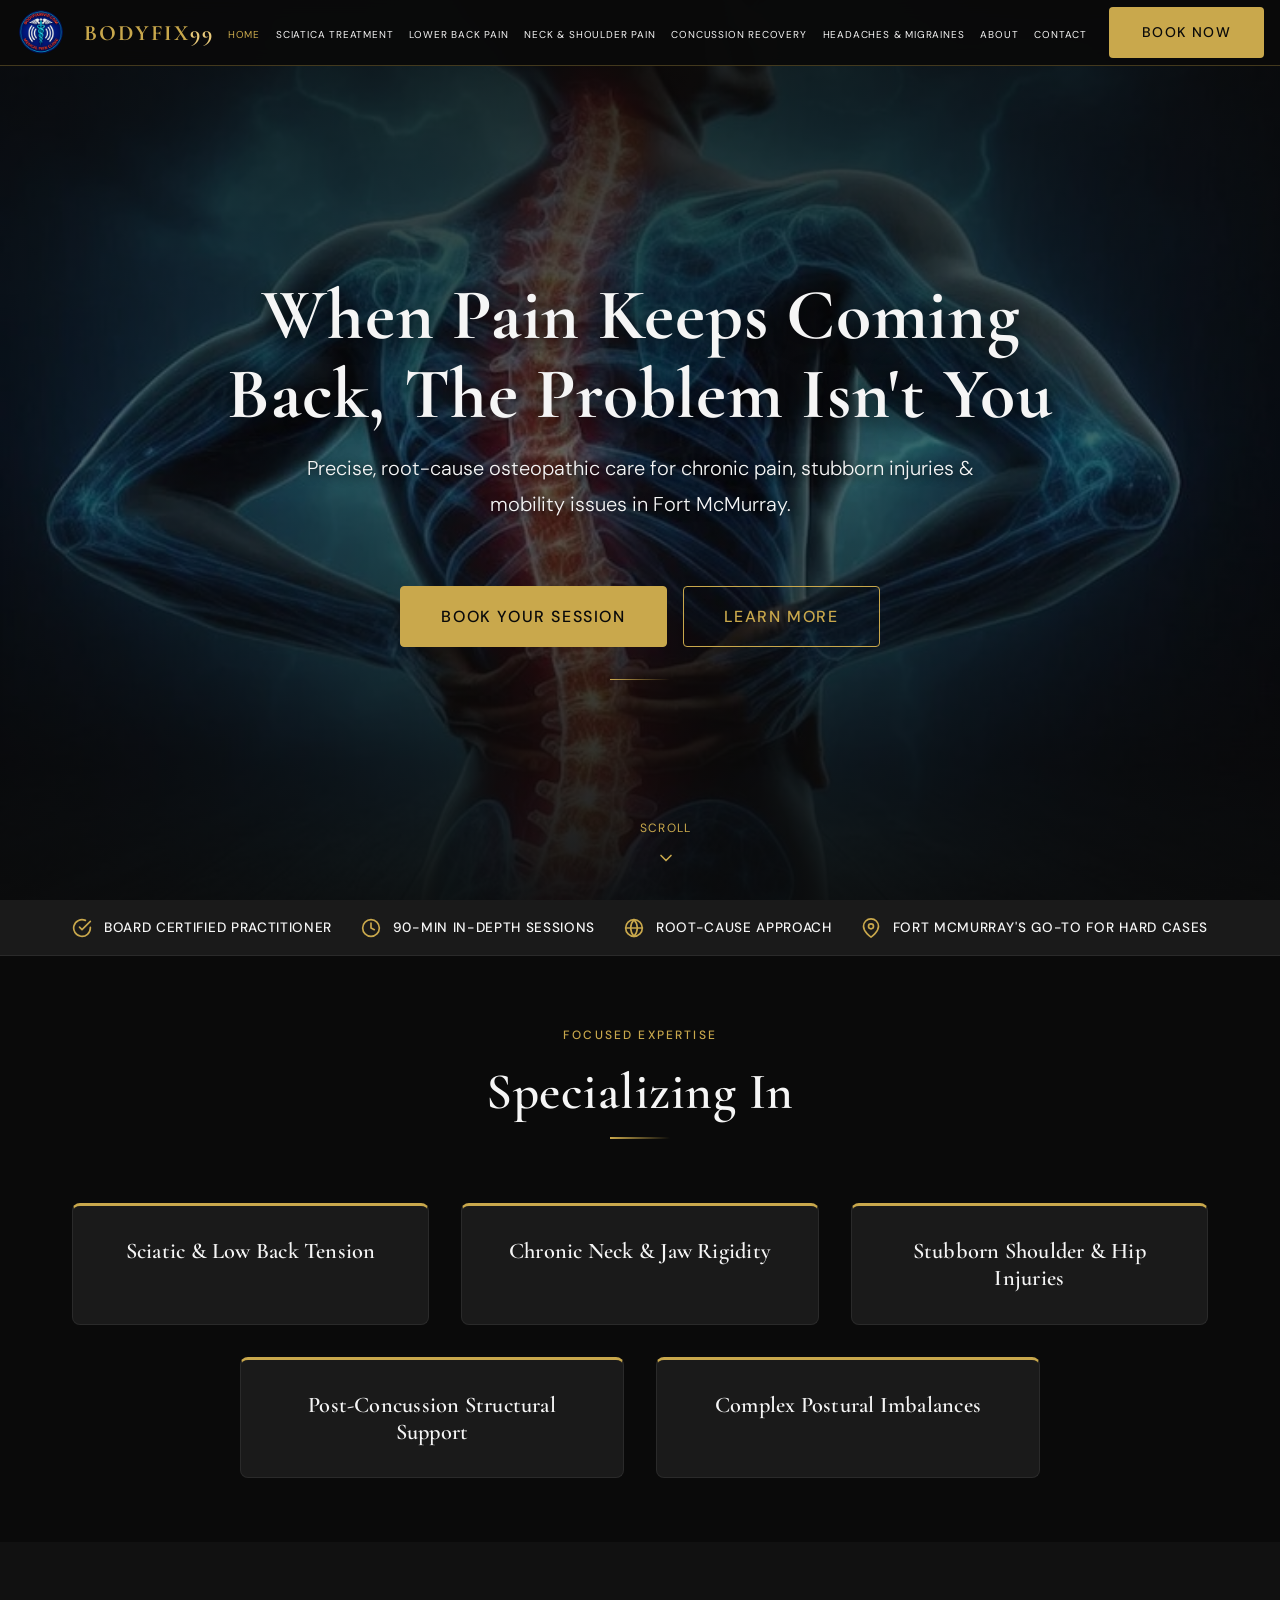
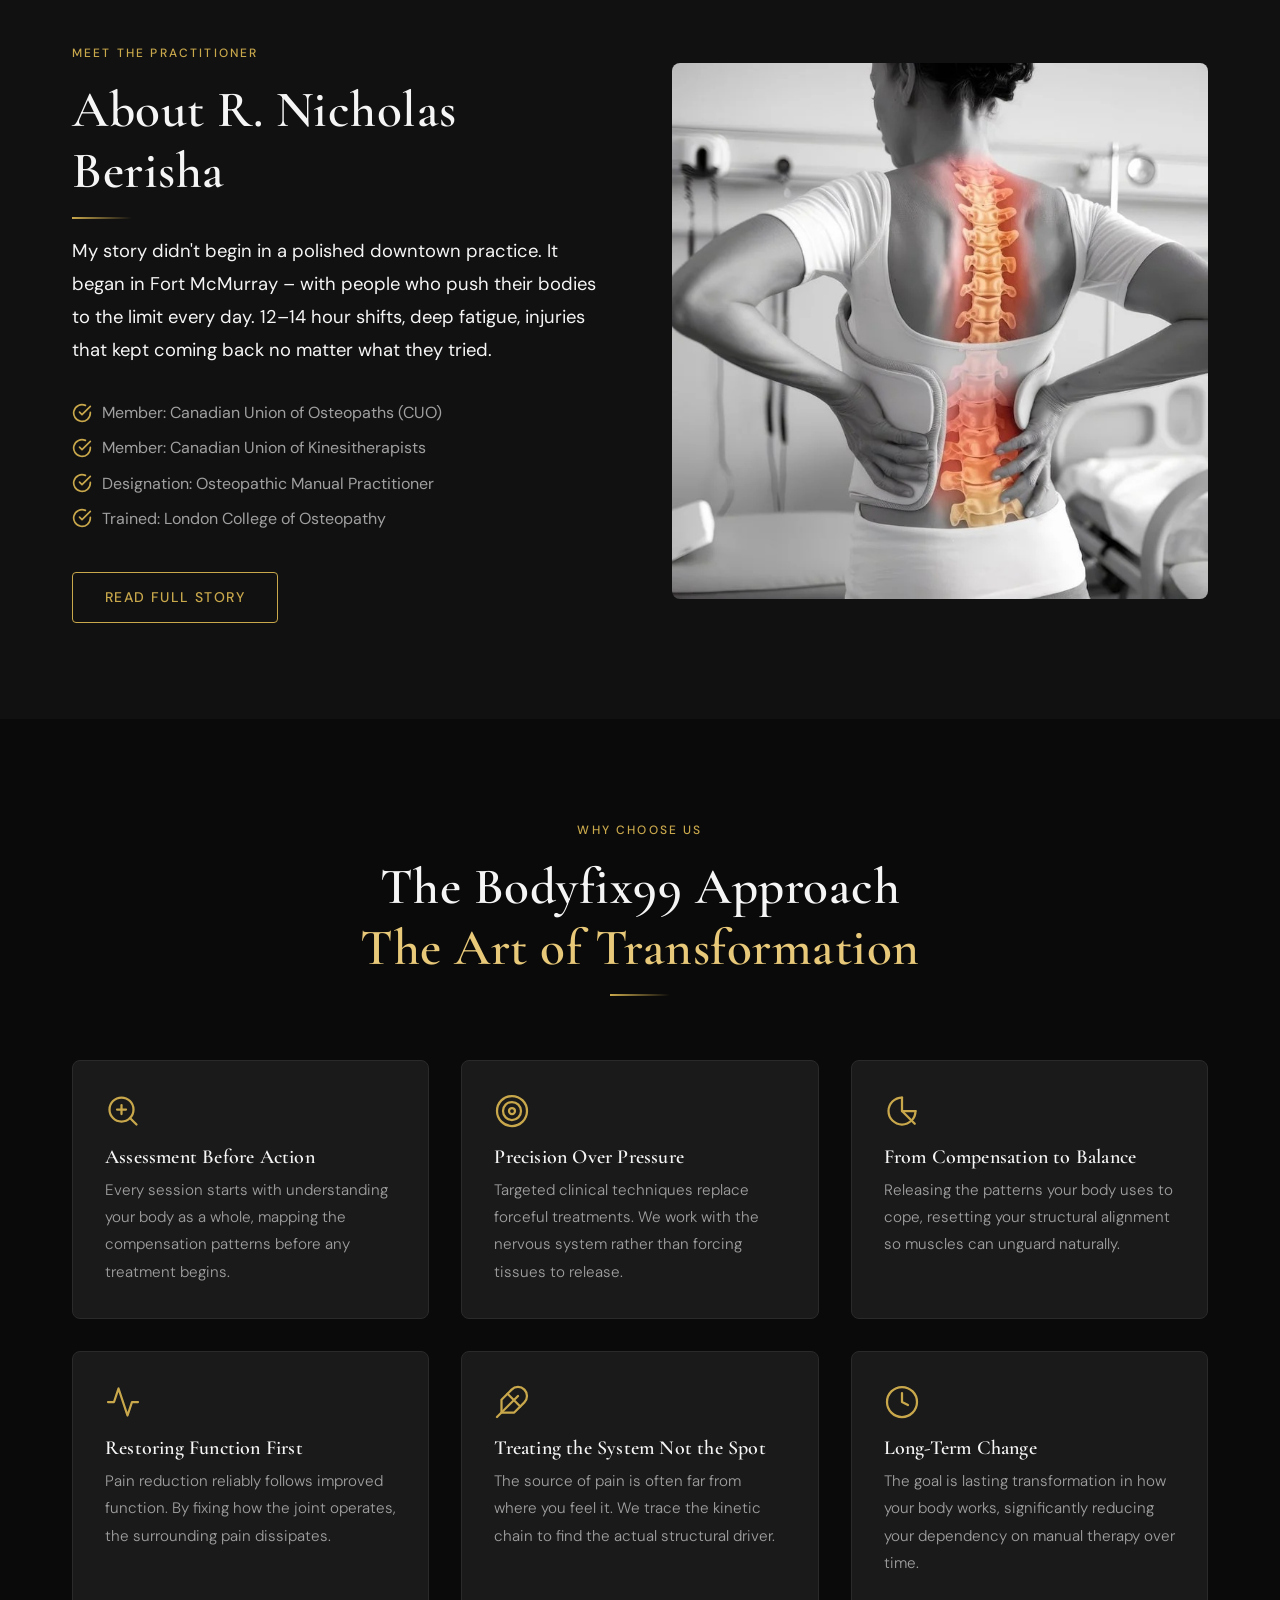
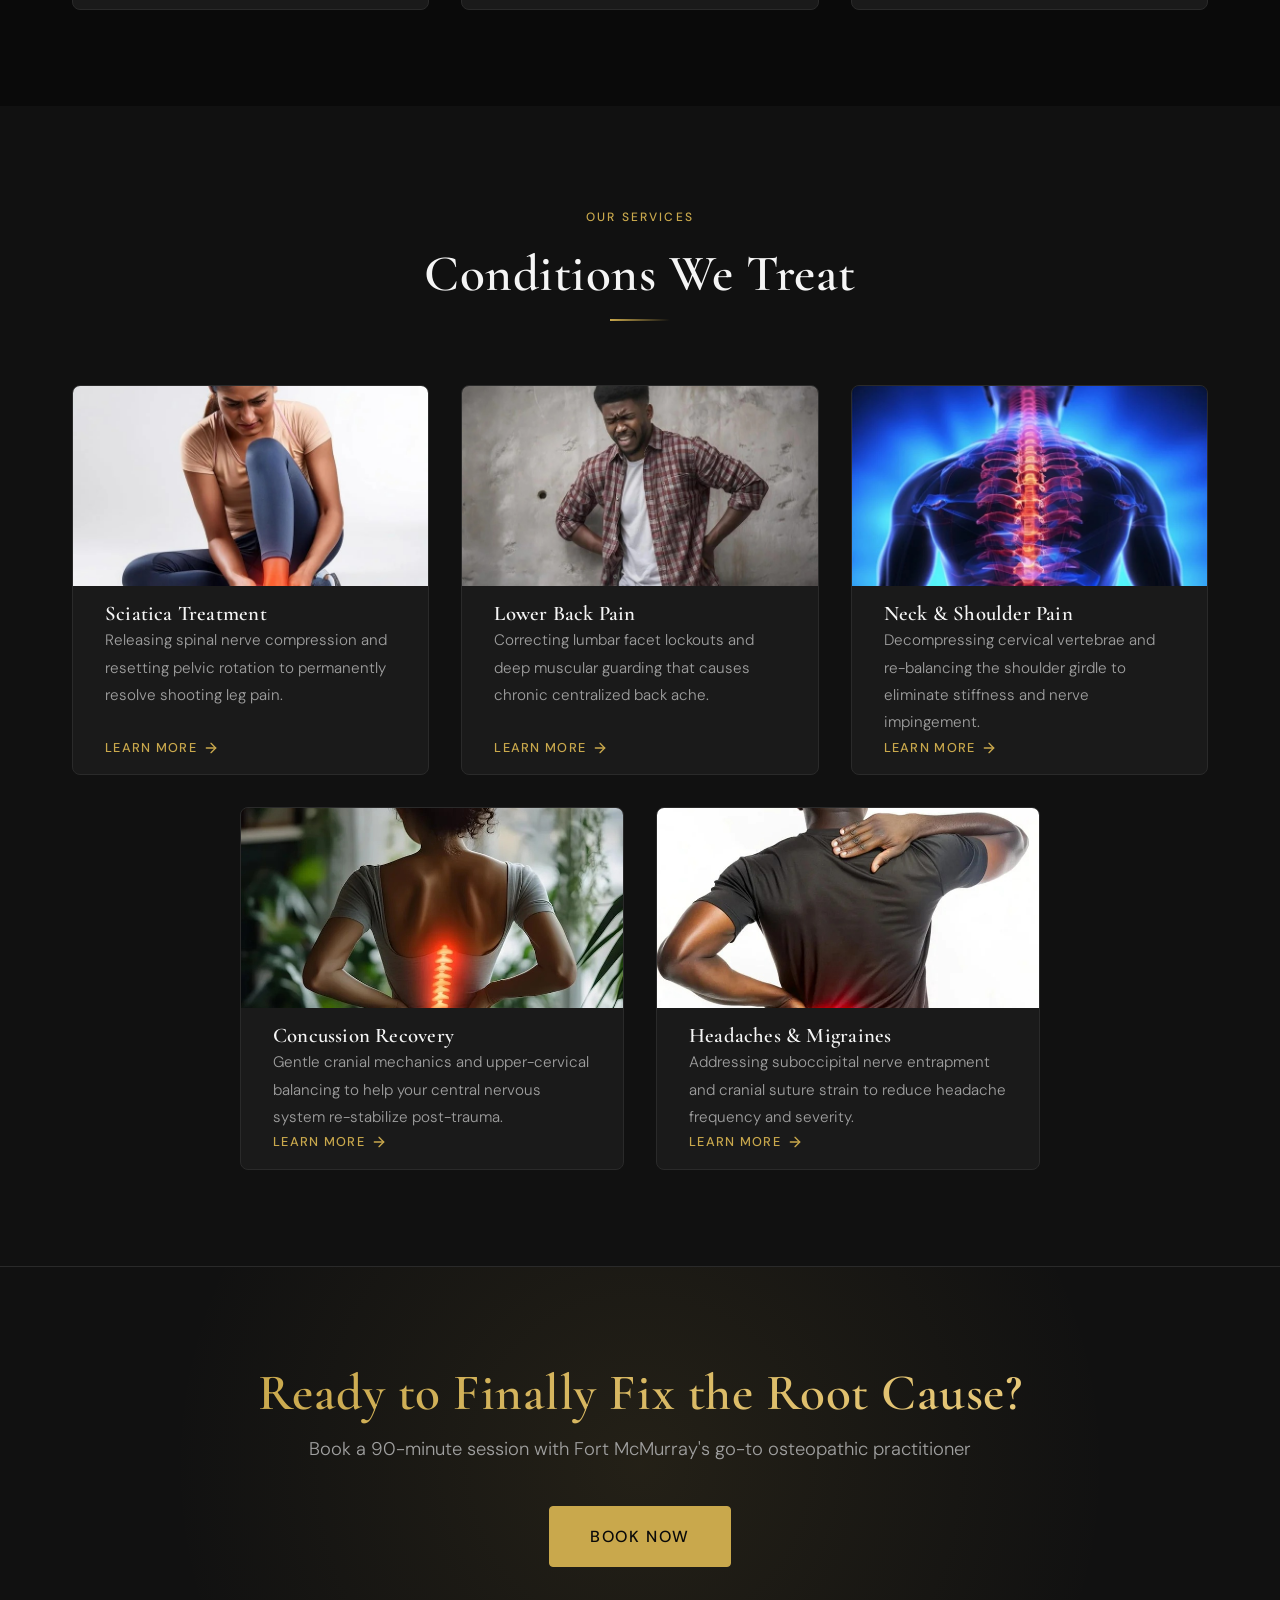
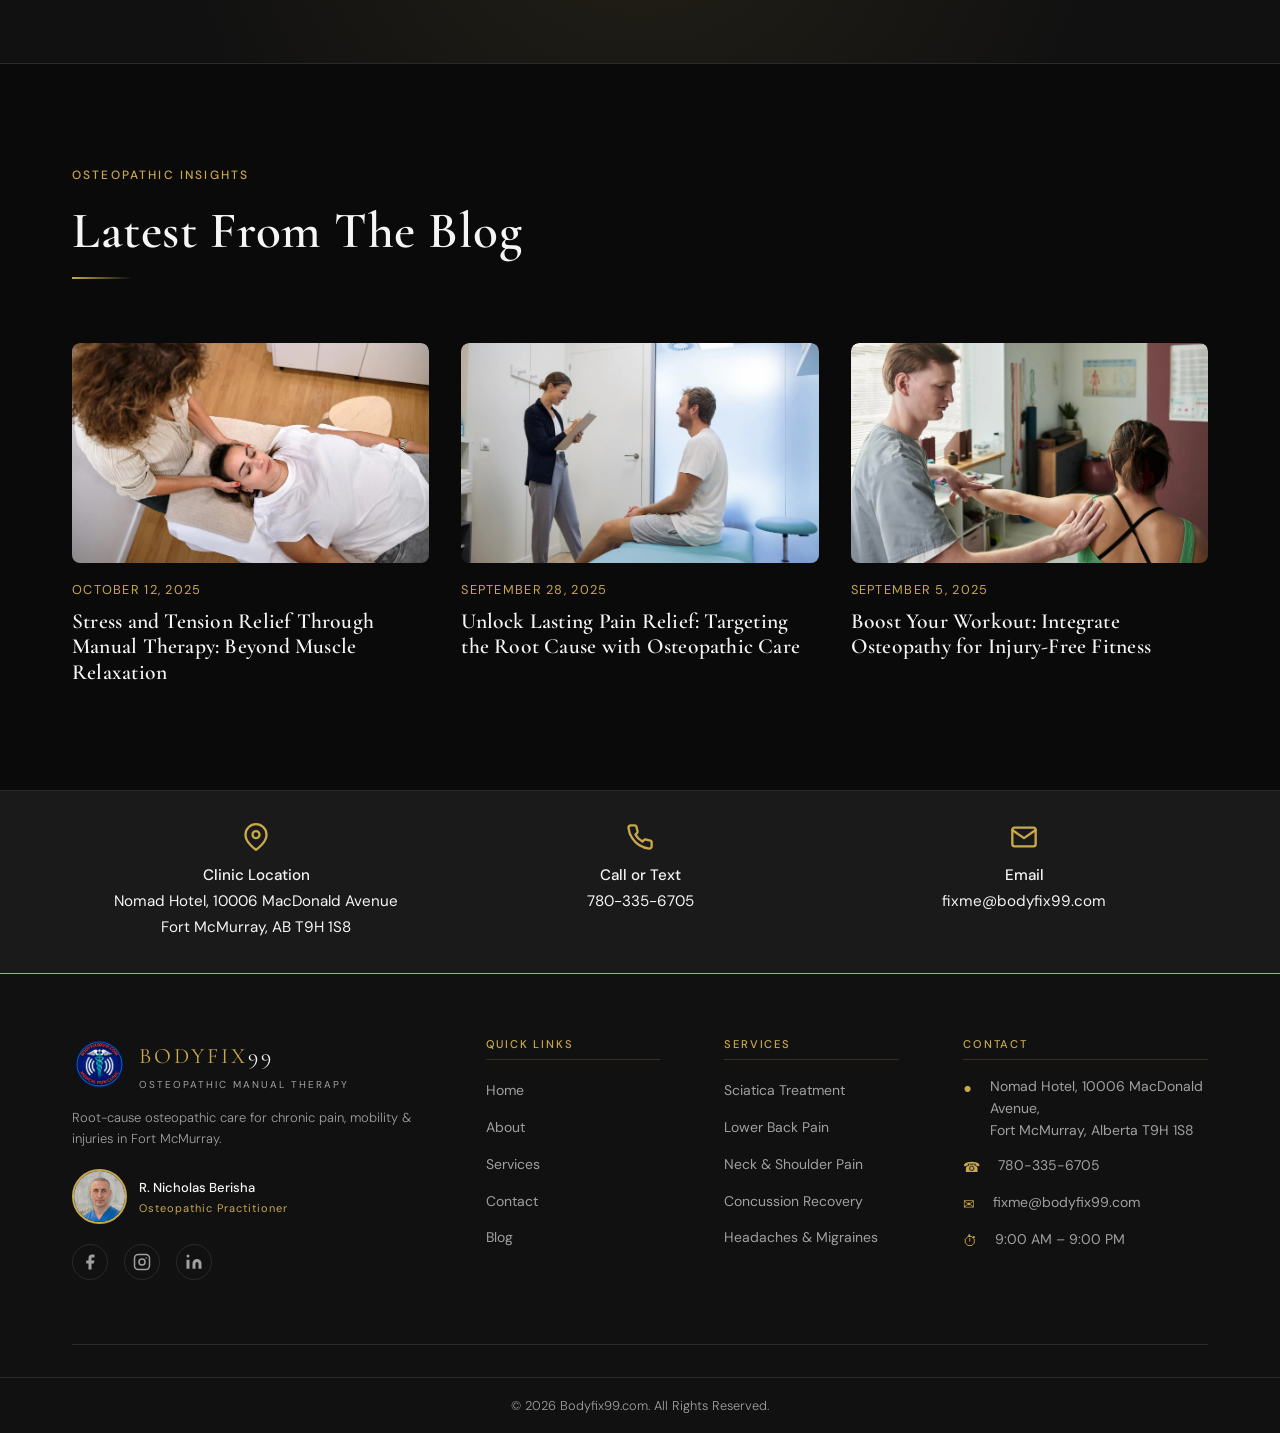
==== commit f2fa917e: "added" ====
--- a/index.html
+++ b/index.html
@@ -538,7 +538,7 @@
       </a>
 
       <nav class="navbar__links" aria-label="Main navigation">
-        <a href="index.html" class="active">ome</a>
+        <a href="index.html" class="active">Home</a>
         <a href="sciatica-treatment.html">Sciatica Treatment</a>
         <a href="lower-back-pain.html">Lower Back Pain</a>
         <a href="neck-shoulder-pain.html">Neck &amp; Shoulder Pain</a>
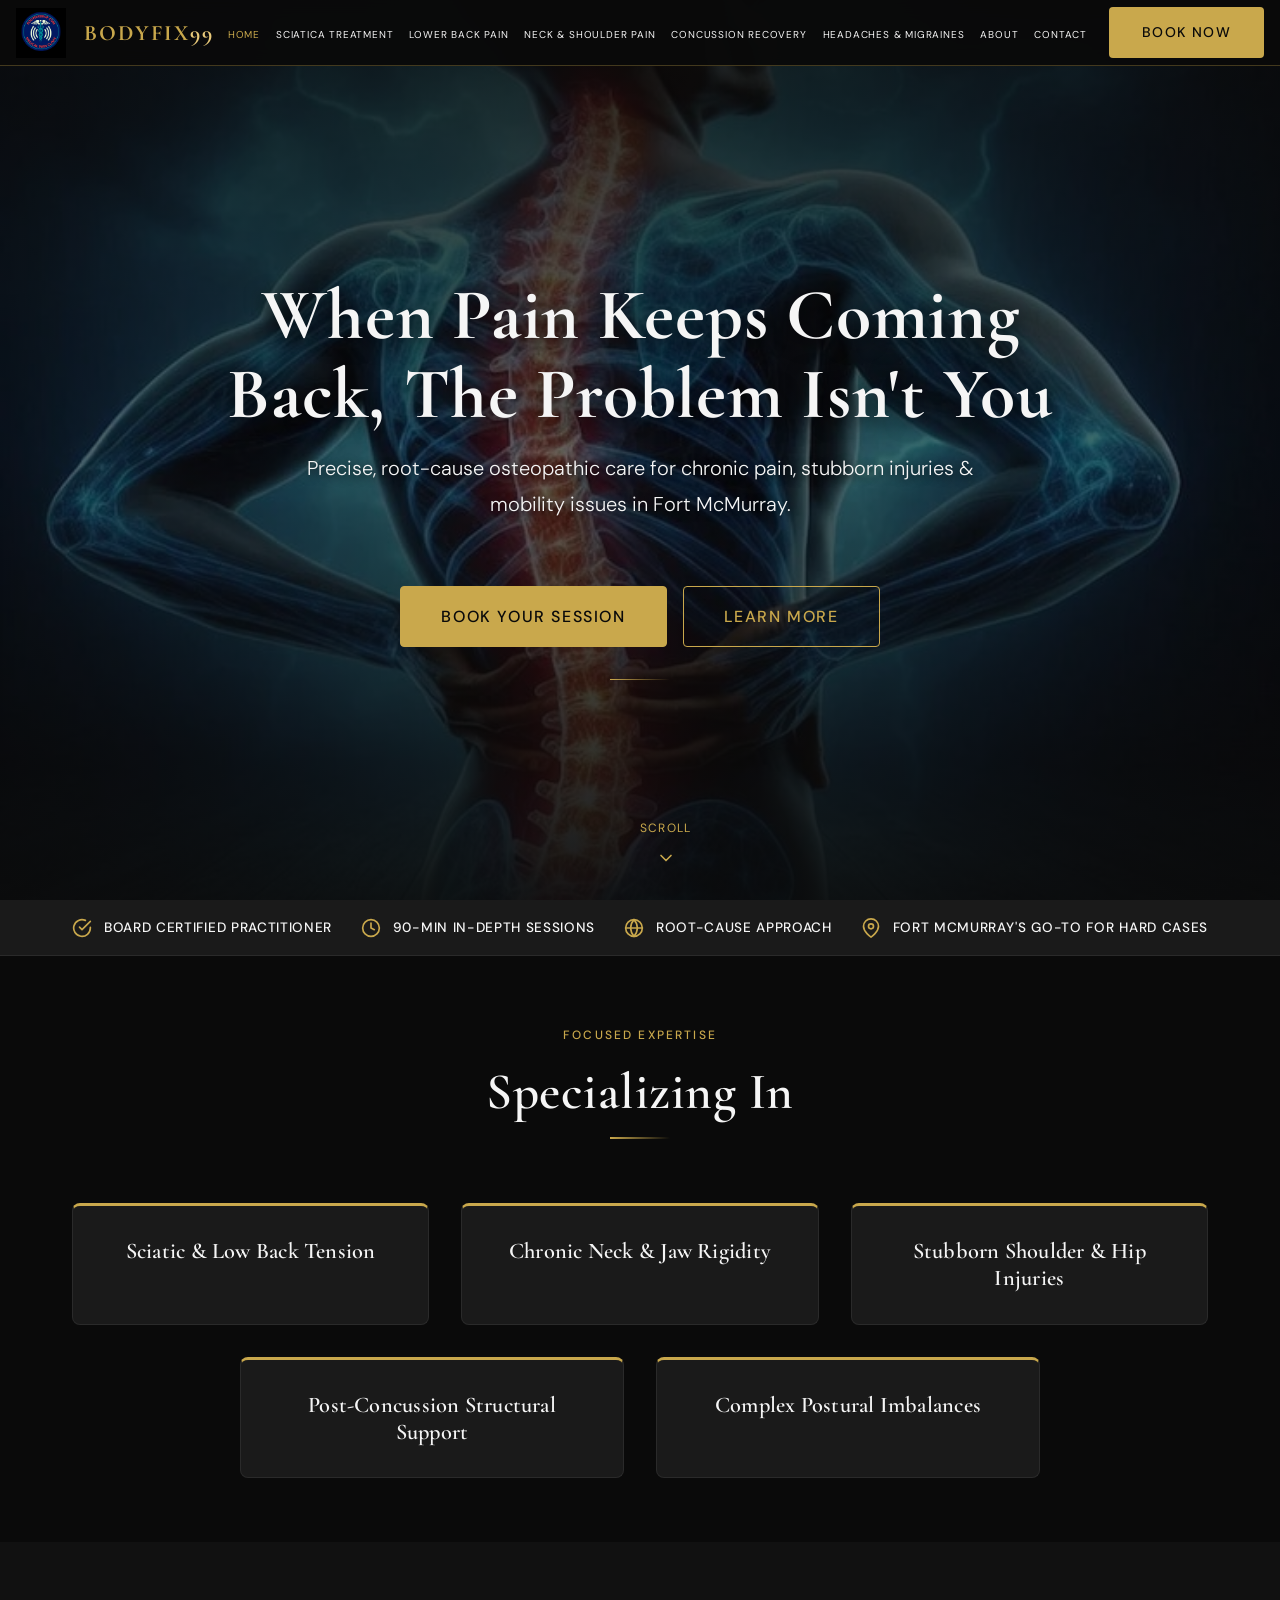
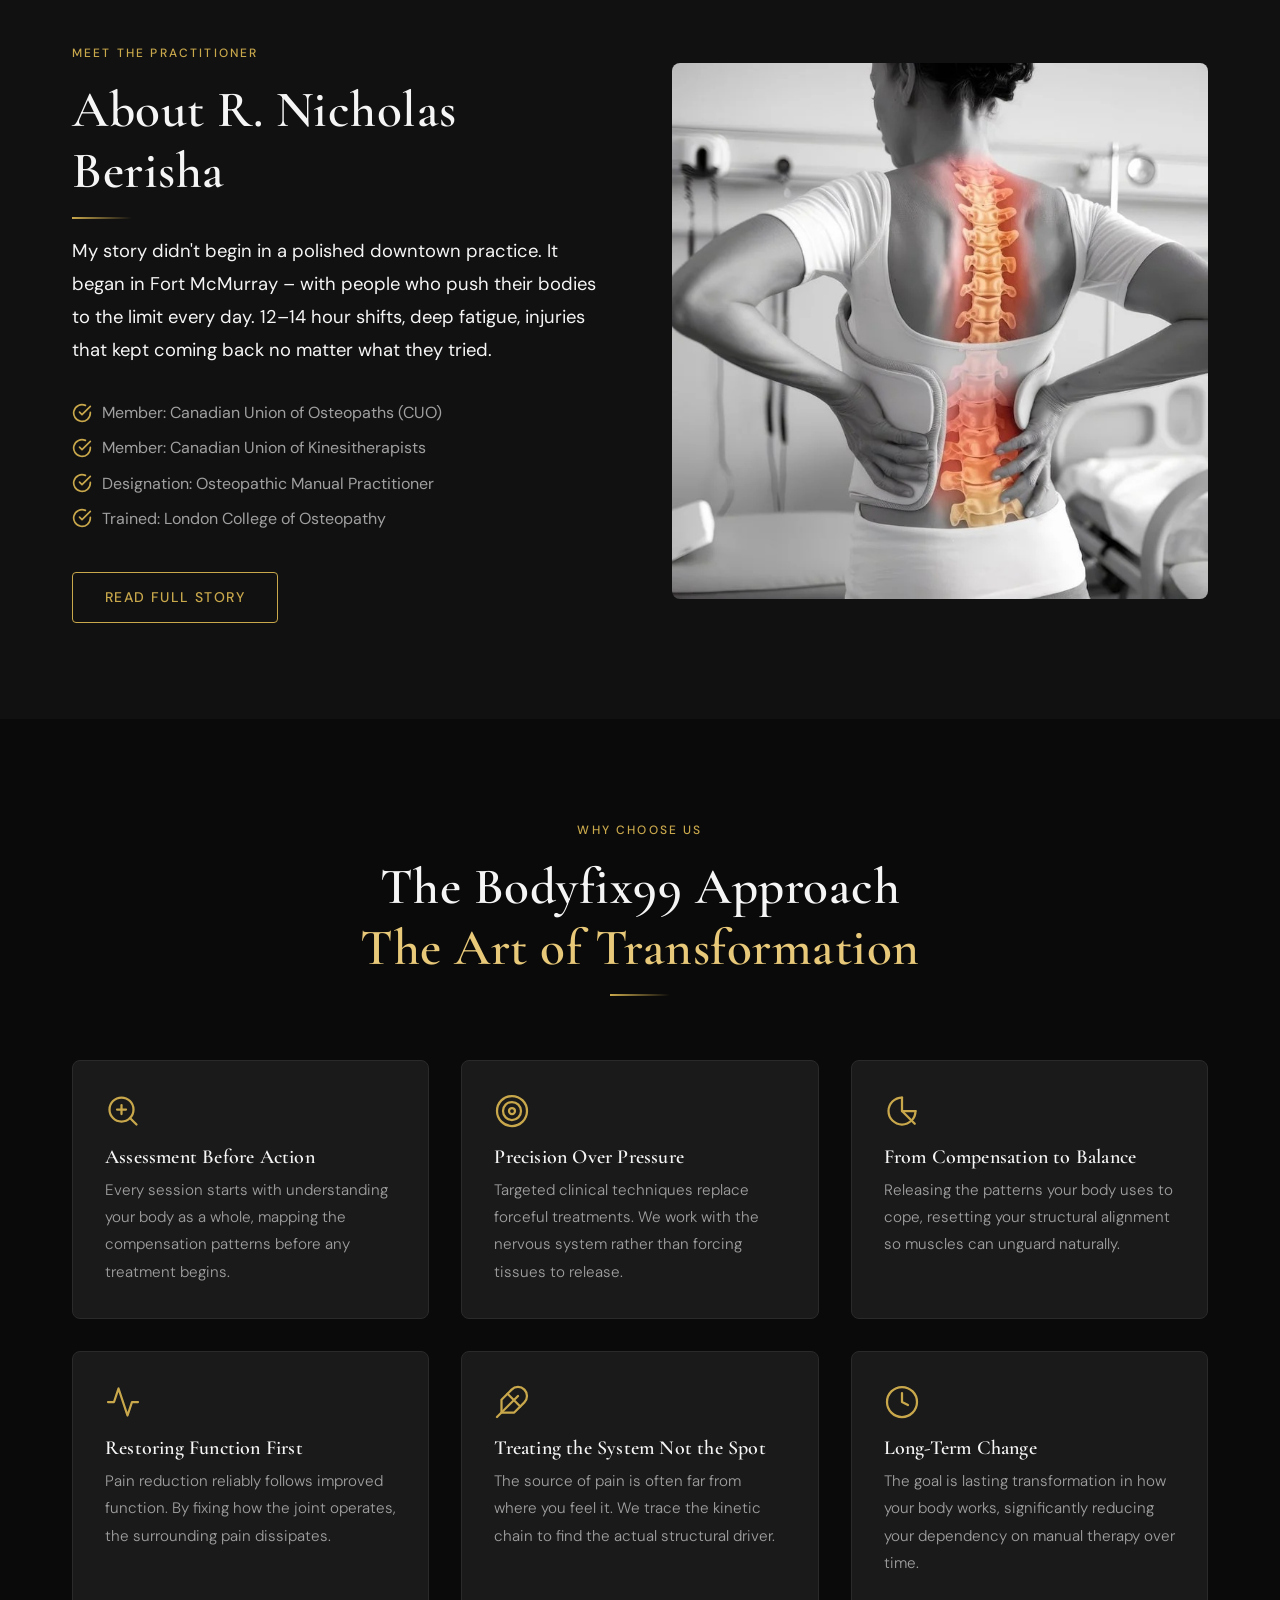
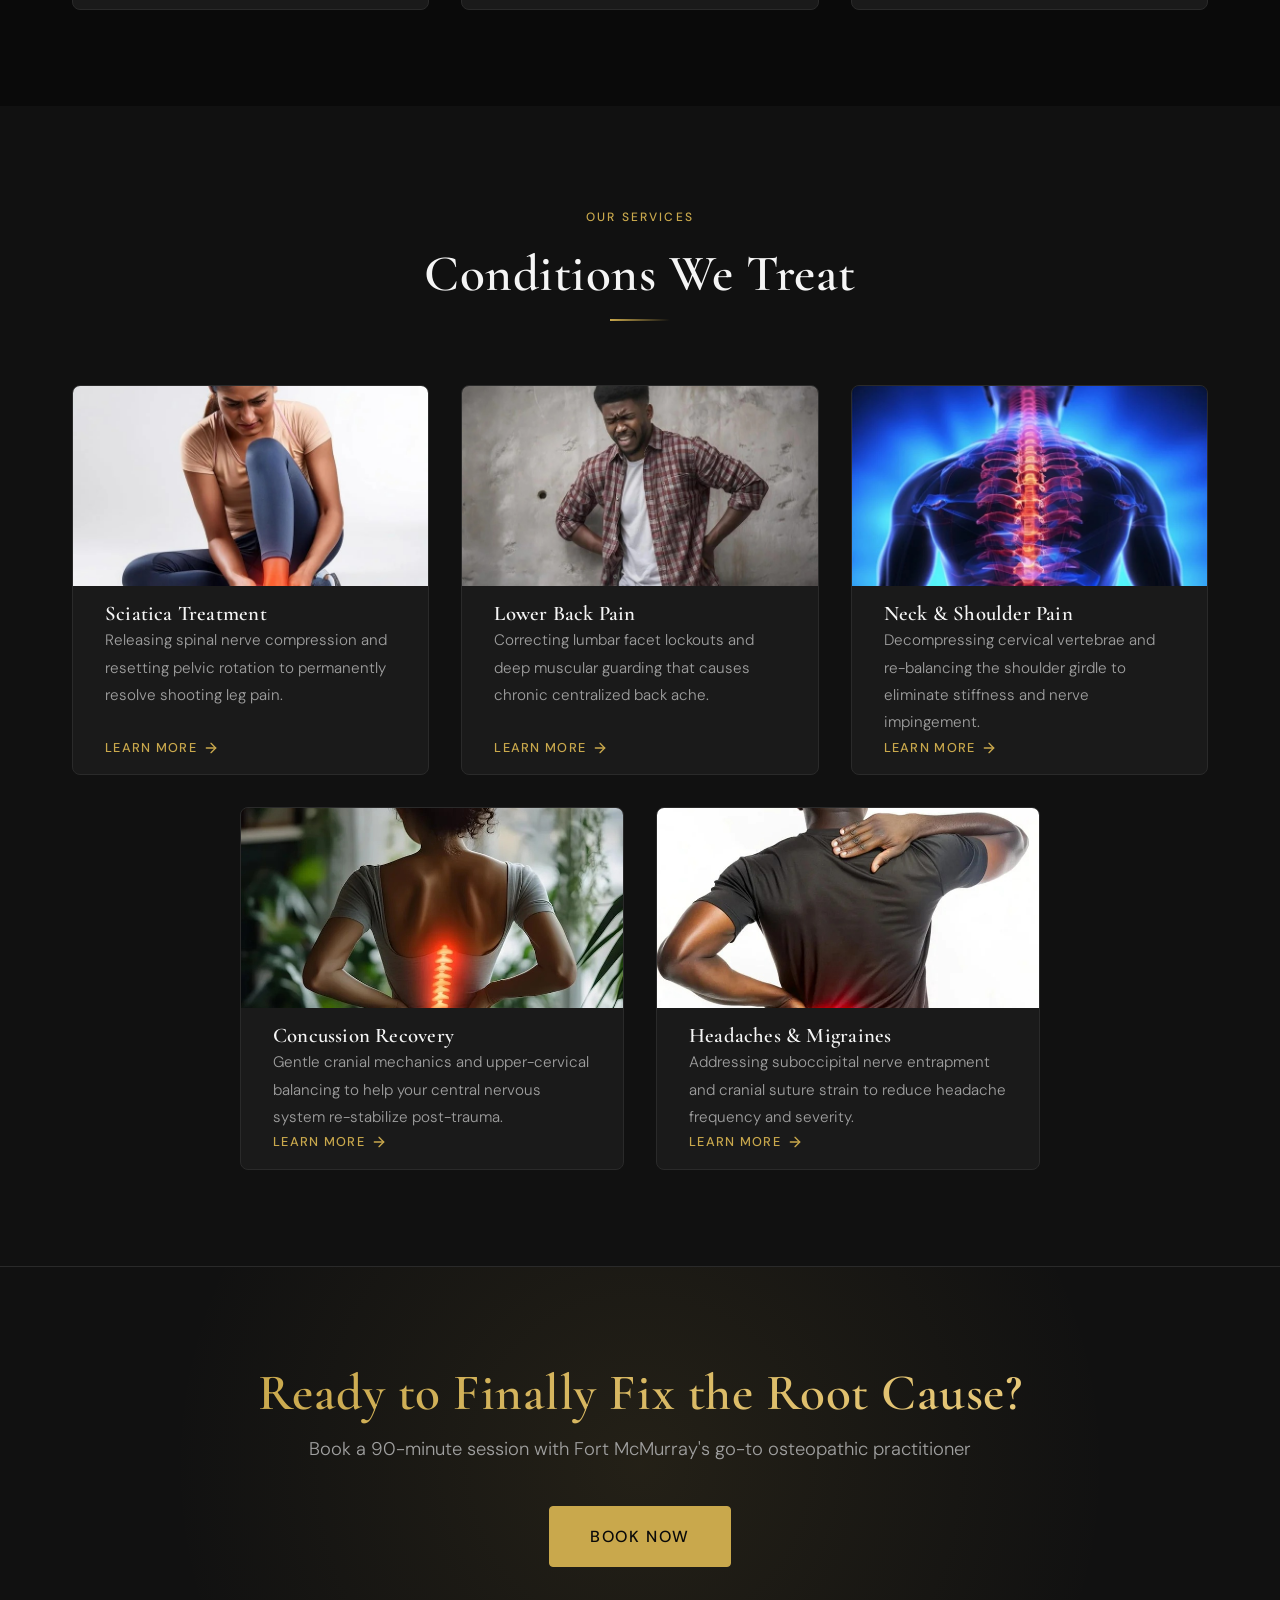
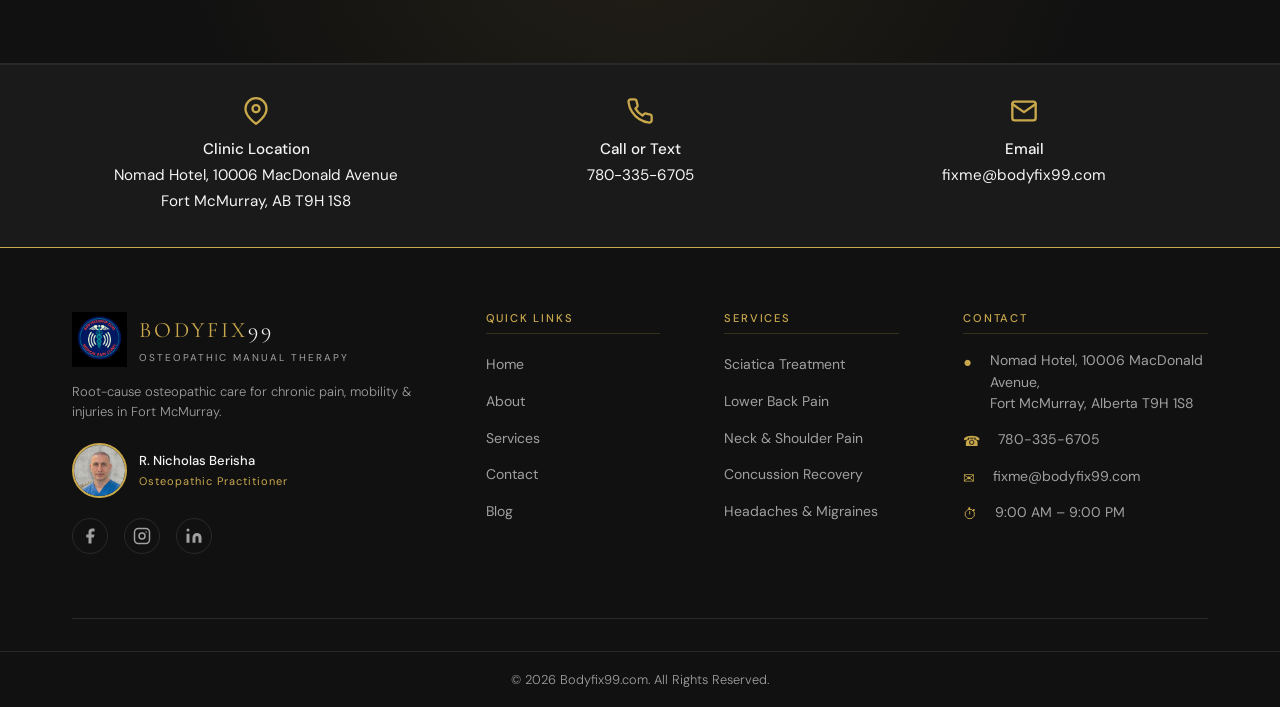
==== commit fc4fb7fd: "added" ====
--- a/index.html
+++ b/index.html
@@ -921,47 +921,7 @@
       </div>
     </section>
 
-    <!-- 8. BLOG PREVIEW -->
-    <section class="section section-lg">
-      <div class="container">
-        <div class="flex-between mb-xl fade-in">
-          <div>
-            <span class="eyebrow">Osteopathic Insights</span>
-            <h2 class="heading-underline mb-0">Latest From The Blog</h2>
-          </div>
-
-        </div>
-        <div class="grid grid-3">
-          <article class="card blog-card fade-in delay-1">
-            <a href="https://bodyfix99.com/stress-and-tension-relief-through-manual-therapy-beyond-muscle-relaxation/"
-              target="_blank" rel="noopener" style="text-decoration:none; color:inherit; display:block;">
-              <img src="images/img10.jpg" alt="Manual therapy session for stress and tension relief"
-                class="blog-card__img" loading="lazy">
-              <time class="blog-card__date" datetime="2025-10-12">October 12, 2025</time>
-              <h3 class="card__title">Stress and Tension Relief Through Manual Therapy: Beyond Muscle Relaxation</h3>
-            </a>
-          </article>
-          <article class="card blog-card fade-in delay-2">
-            <a href="https://bodyfix99.com/unlock-lasting-pain-relief-targeting-the-root-cause-with-osteopathic-care/"
-              target="_blank" rel="noopener" style="text-decoration:none; color:inherit; display:block;">
-              <img src="images/img9.jpg" alt="Spine anatomy — targeting root cause with osteopathic care"
-                class="blog-card__img" loading="lazy">
-              <time class="blog-card__date" datetime="2025-09-28">September 28, 2025</time>
-              <h3 class="card__title">Unlock Lasting Pain Relief: Targeting the Root Cause with Osteopathic Care</h3>
-            </a>
-          </article>
-          <article class="card blog-card fade-in delay-3">
-            <a href="https://bodyfix99.com/boost-your-workout-integrate-osteopathy-for-injury-free-fitness/"
-              target="_blank" rel="noopener" style="text-decoration:none; color:inherit; display:block;">
-              <img src="images/img8.jpg" alt="Runner at the gym — integrating osteopathy for injury-free fitness"
-                class="blog-card__img" loading="lazy">
-              <time class="blog-card__date" datetime="2025-09-05">September 5, 2025</time>
-              <h3 class="card__title">Boost Your Workout: Integrate Osteopathy for Injury-Free Fitness</h3>
-            </a>
-          </article>
-        </div>
-      </div>
-    </section>
+   
 
     <!-- 9. CONTACT STRIP -->
     <div class="contact-strip fade-in">
